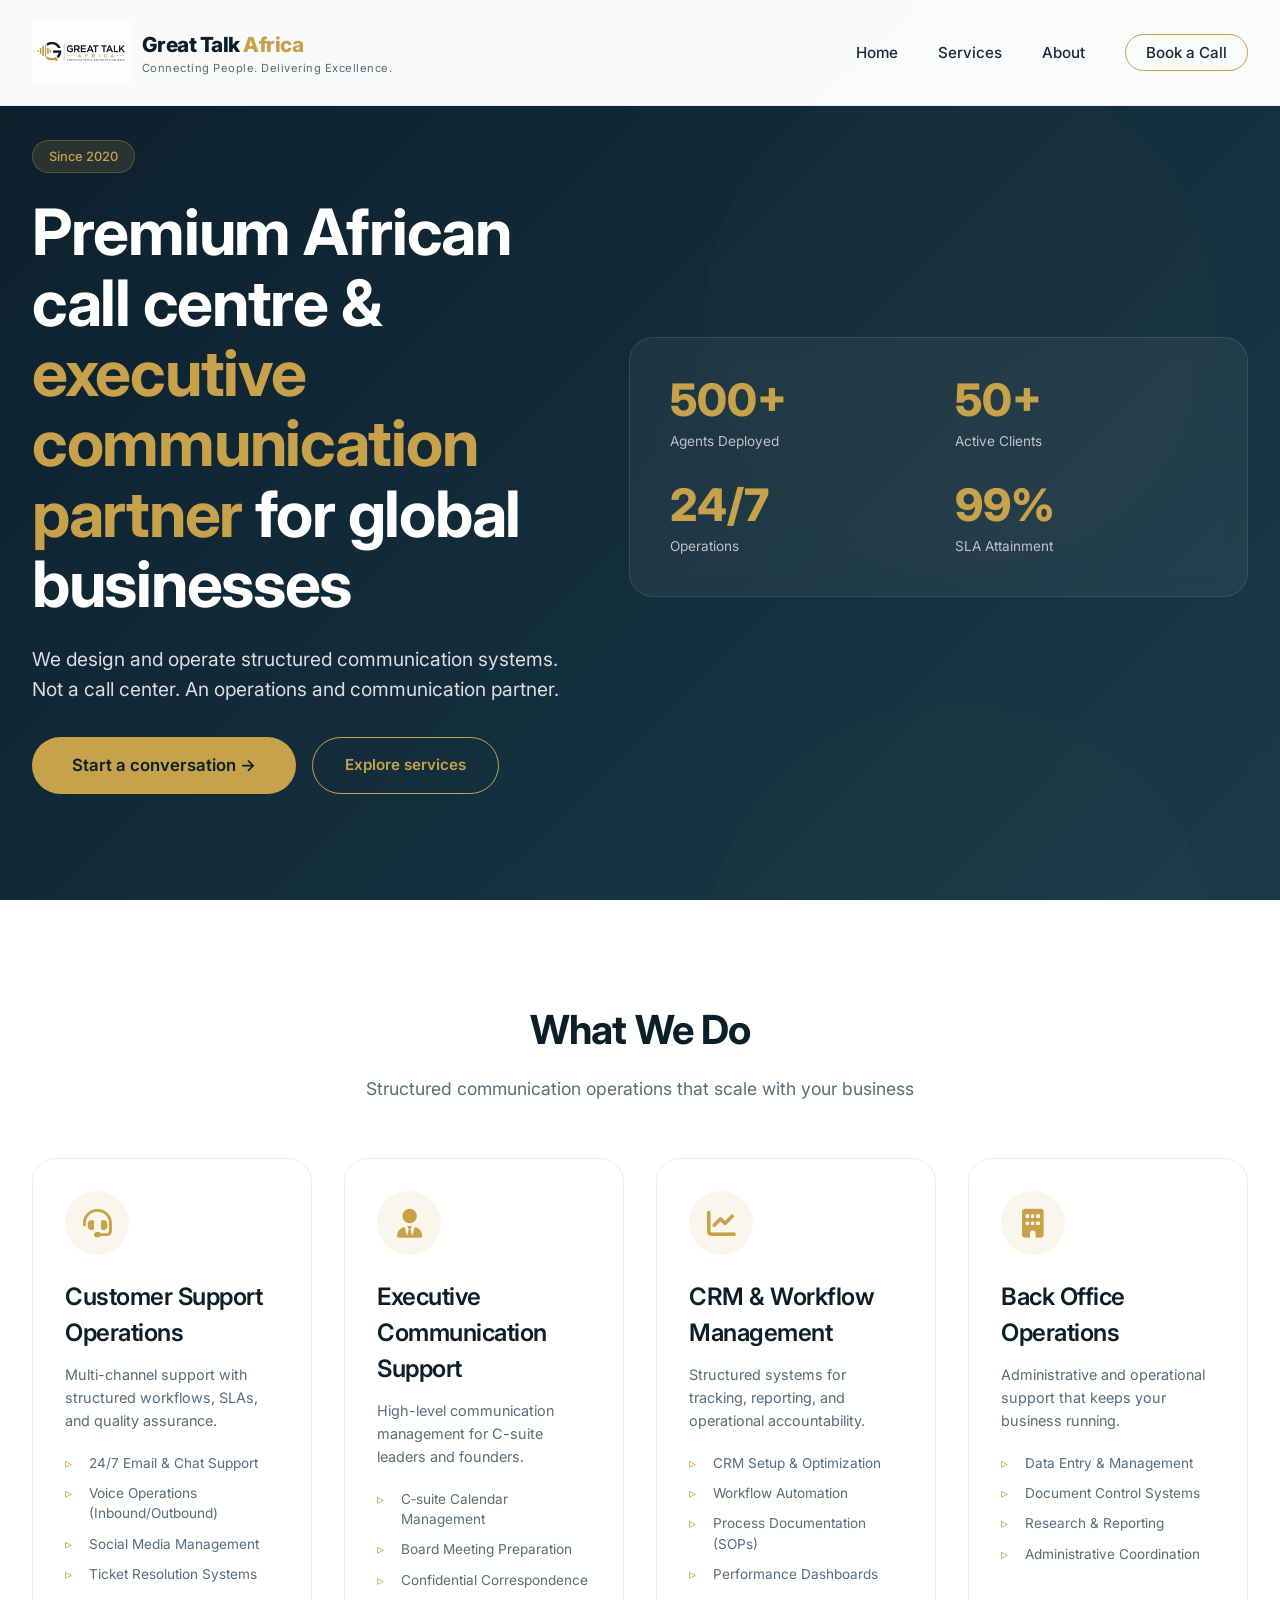
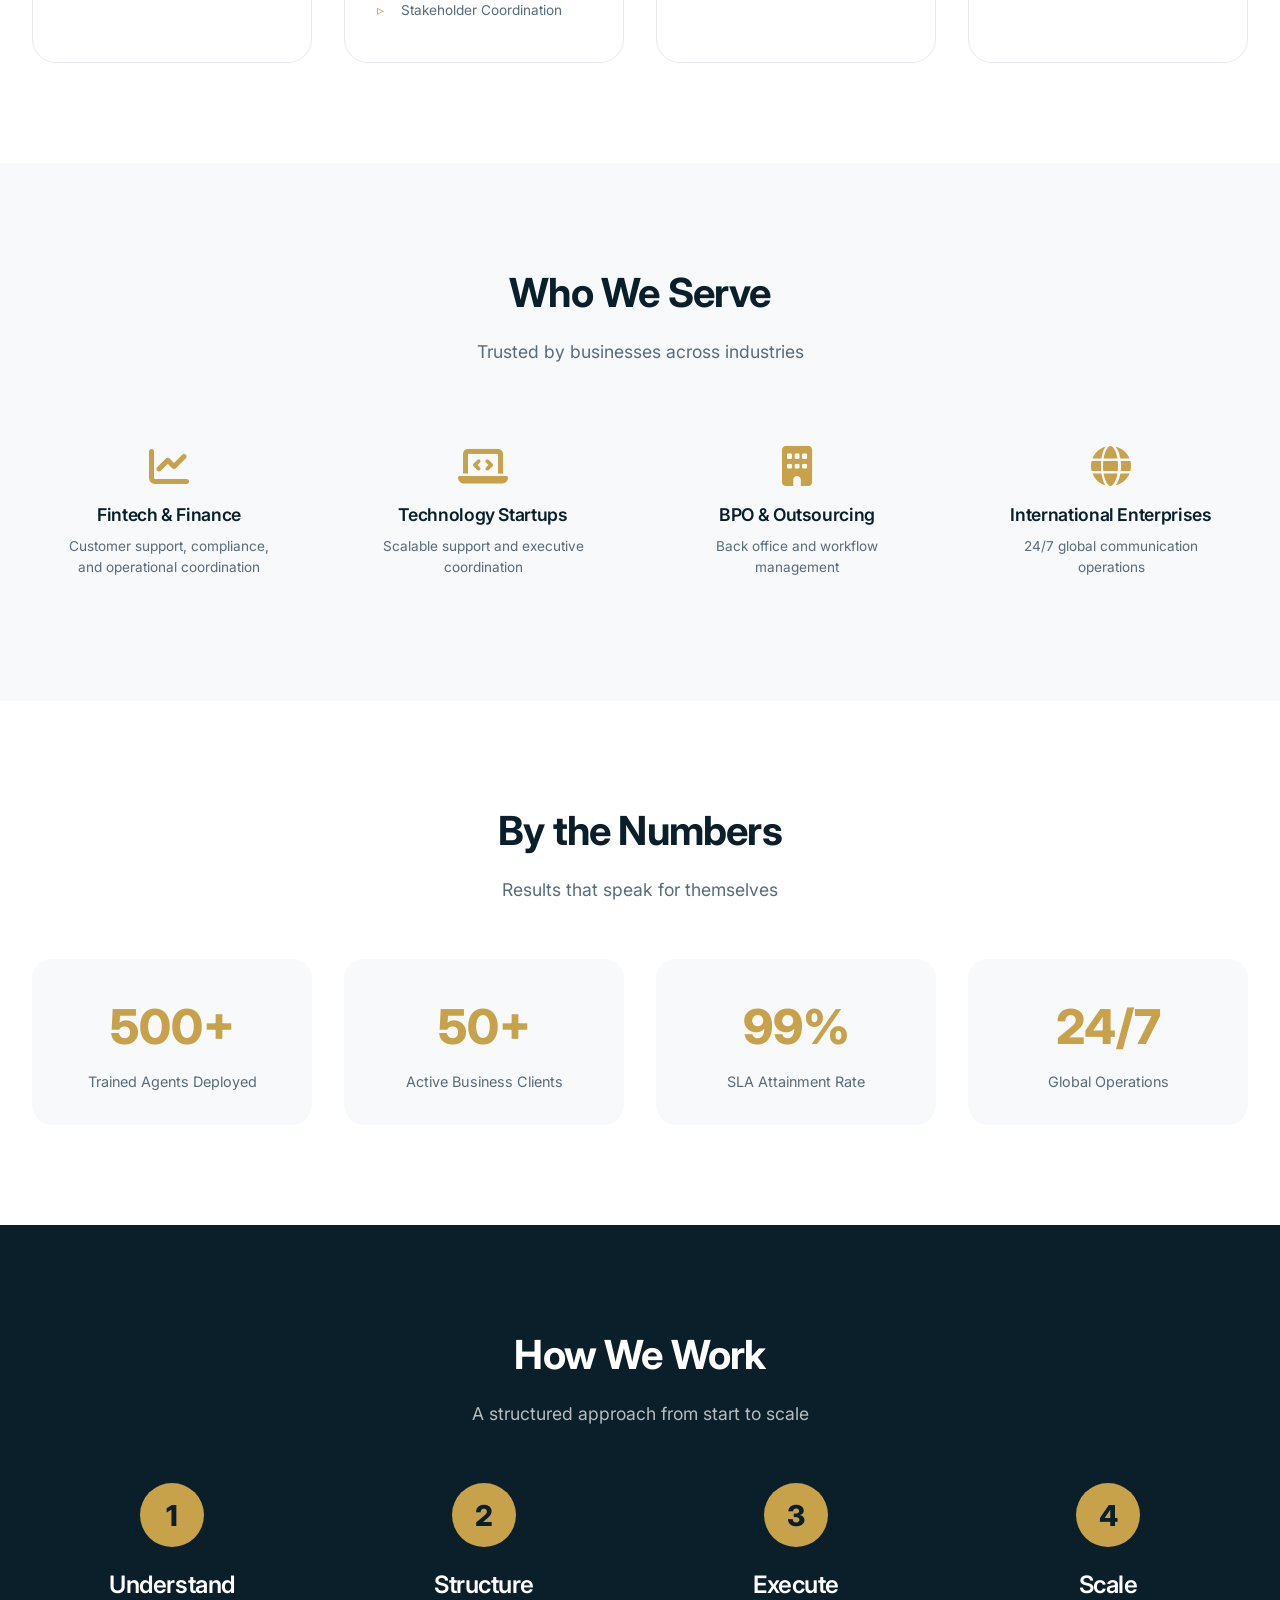
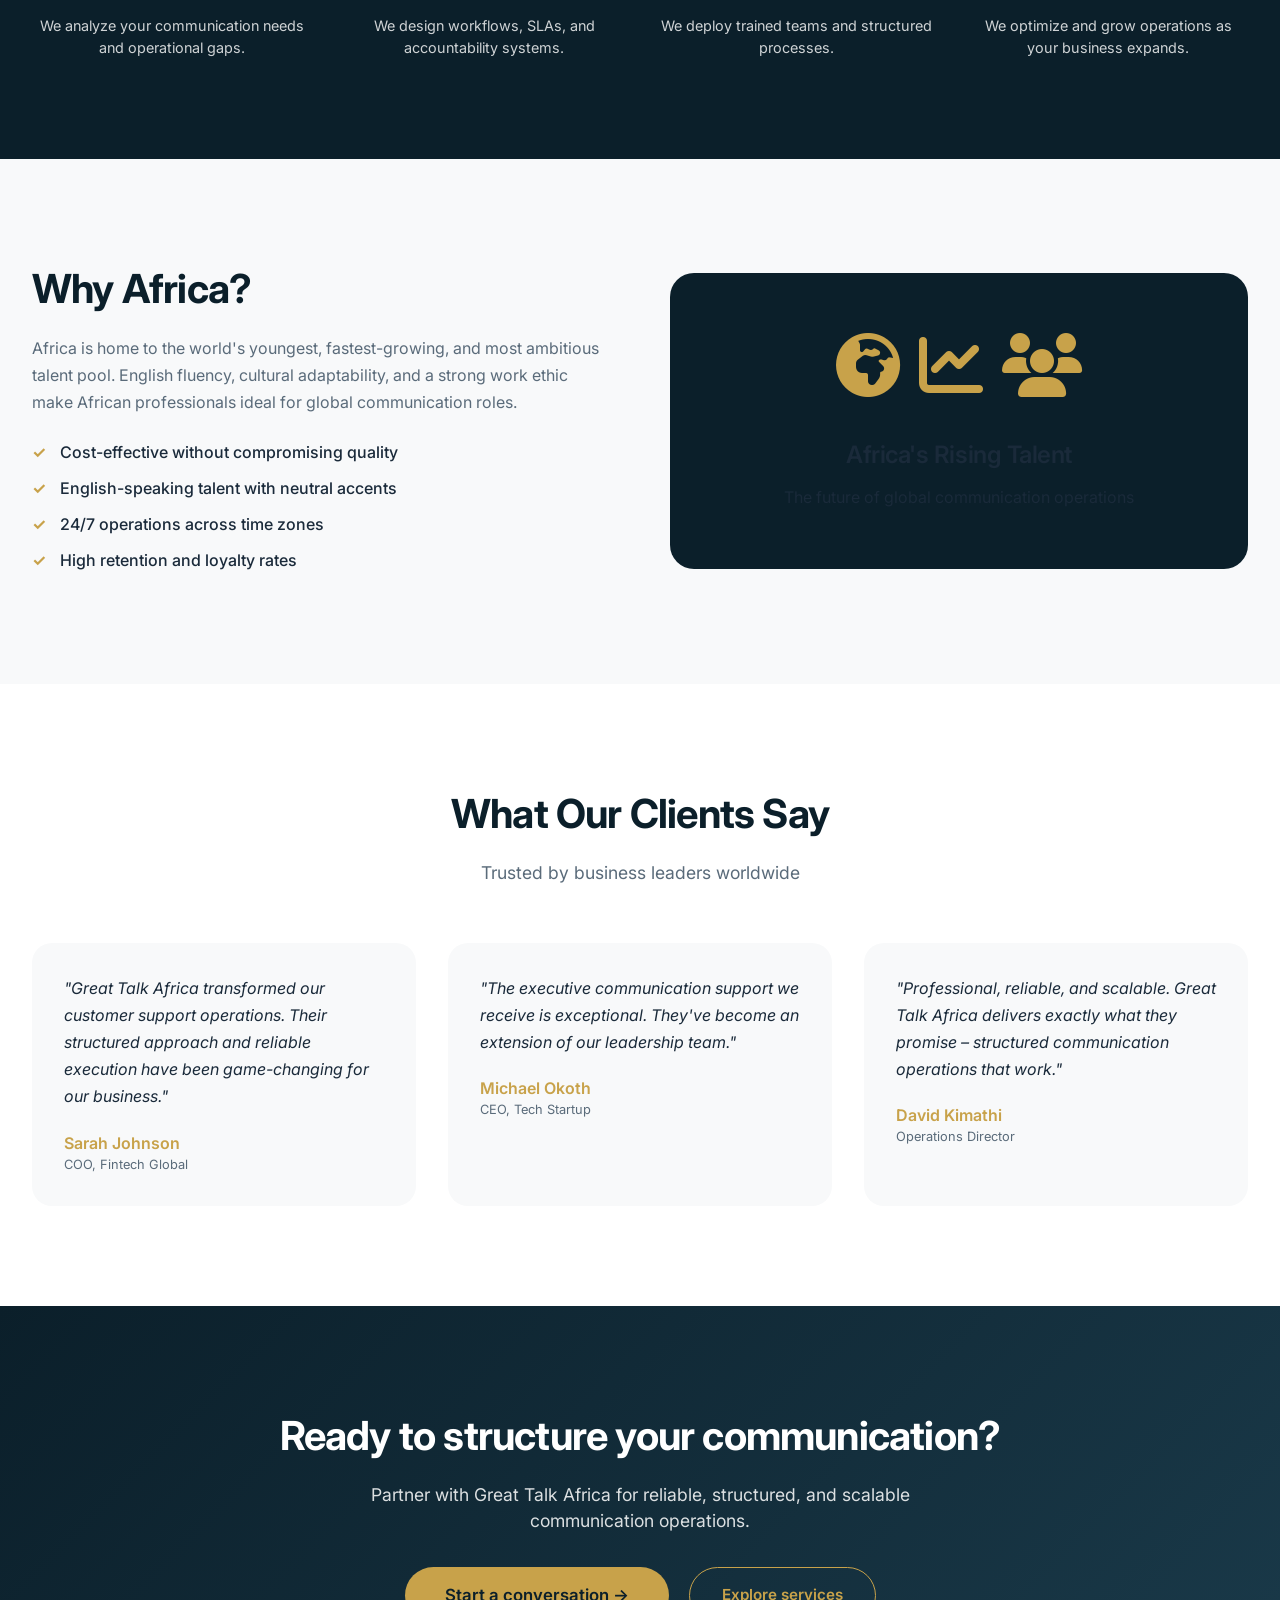
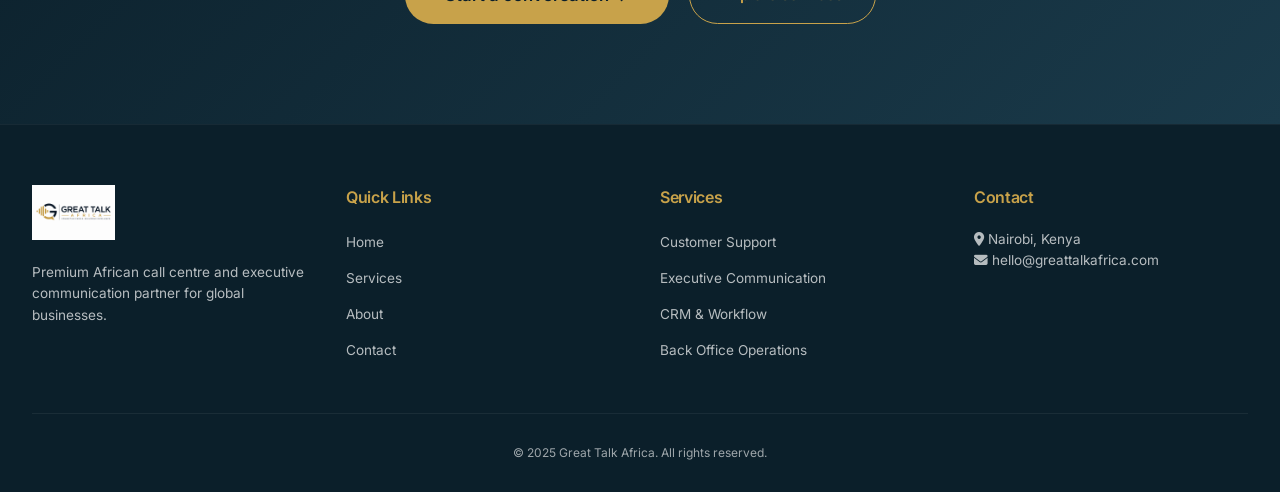
==== index.html @ 10803ee8 "Update index.html" ====
<!DOCTYPE html>
<html lang="en">
<head>
    <meta charset="UTF-8">
    <meta name="viewport" content="width=device-width, initial-scale=1.0">
    
    <!-- PRIMARY SEO TITLE -->
    <title>Great Talk Africa | Premium Call Centre & Executive Communication Partner</title>
    
    <!-- META DESCRIPTION -->
    <meta name="description" content="Premium African call centre and executive communication partner for global businesses. Customer support, executive assistant, CRM workflow, and back office operations. Based in Nairobi, serving worldwide.">
    
    <!-- KEYWORDS -->
    <meta name="keywords" content="premium call centre Africa, executive communication partner, customer support outsourcing, executive assistant services, BPO Kenya, structured communication operations, Great Talk Africa">
    
    <meta name="author" content="Great Talk Africa">
    <meta name="robots" content="index, follow, max-snippet:-1, max-image-preview:large, max-video-preview:-1">
    
    <!-- CANONICAL URL -->
    <link rel="canonical" href="https://greattalkafrica.com">
    
    <!-- OPEN GRAPH -->
    <meta property="og:title" content="Great Talk Africa | Premium Call Centre & Executive Communication Partner">
    <meta property="og:description" content="Premium African call centre and executive communication partner for global businesses. Structured communication operations that scale.">
    <meta property="og:url" content="https://greattalkafrica.com">
    <meta property="og:type" content="website">
    <meta property="og:image" content="https://greattalkafrica.com/GTA-logo.png">
    <meta property="og:site_name" content="Great Talk Africa">
    <meta property="og:locale" content="en_KE">
    
    <!-- TWITTER CARD -->
    <meta name="twitter:card" content="summary_large_image">
    <meta name="twitter:title" content="Great Talk Africa | Premium Call Centre & Executive Communication Partner">
    <meta name="twitter:description" content="Structured communication operations for global business. Premium. Reliable. Scalable.">
    <meta name="twitter:image" content="https://greattalkafrica.com/GTA-logo.png">
    
    <!-- GEO / LOCAL SEO -->
    <meta name="geo.placename" content="Nairobi, Kenya">
    <meta name="geo.region" content="KE-110">
    <meta name="geo.position" content="-1.2921;36.8219">
    
    <!-- FAVICON -->
    <link rel="icon" type="image/png" href="GTA-logo.png">
    <link rel="apple-touch-icon" href="GTA-logo.png">
    
    <!-- FONTS -->
    <link href="https://fonts.googleapis.com/css2?family=Inter:opsz,wght@14..32,300;14..32,400;14..32,500;14..32,600;14..32,700;14..32,800&display=swap" rel="stylesheet">
    <link rel="stylesheet" href="https://cdnjs.cloudflare.com/ajax/libs/font-awesome/6.4.0/css/all.min.css">
    
    <style>
        /* ================================================
           GREAT TALK AFRICA – PREMIUM EXECUTIVE STYLES
           Version 2.0 – Structured. Premium. Conversion-Focused.
           ================================================ */
        
        * {
            margin: 0;
            padding: 0;
            box-sizing: border-box;
        }

        :root {
            --navy: #0B1F2A;
            --navy-light: #1A3A4A;
            --gold: #C8A24A;
            --gold-dark: #A8863A;
            --gold-light: #D4B06A;
            --white: #FFFFFF;
            --light-grey: #F8F9FA;
            --mid-grey: #E9ECEF;
            --dark-grey: #2E2E2E;
            --text-dark: #1A2A3A;
            --text-light: #5A6B7A;
            --shadow-sm: 0 2px 8px rgba(0, 0, 0, 0.04);
            --shadow-md: 0 4px 20px rgba(0, 0, 0, 0.08);
            --shadow-lg: 0 8px 30px rgba(0, 0, 0, 0.12);
            --transition: all 0.3s cubic-bezier(0.2, 0.9, 0.4, 1.1);
        }

        body {
            font-family: 'Inter', -apple-system, BlinkMacSystemFont, sans-serif;
            background: var(--white);
            color: var(--text-dark);
            line-height: 1.5;
            overflow-x: hidden;
        }

        .container {
            max-width: 1280px;
            margin: 0 auto;
            padding: 0 32px;
        }

        /* Typography - Premium Hierarchy */
        h1, h2, h3, h4 {
            font-weight: 600;
            letter-spacing: -0.02em;
        }

        h1 {
            font-size: 4rem;
            font-weight: 700;
            line-height: 1.1;
            margin-bottom: 24px;
        }

        h2 {
            font-size: 2.5rem;
            font-weight: 700;
            margin-bottom: 16px;
        }

        h3 {
            font-size: 1.5rem;
            font-weight: 600;
            margin-bottom: 12px;
        }

        h4 {
            font-size: 1.1rem;
            font-weight: 600;
            margin-bottom: 8px;
        }

        .section-header {
            text-align: center;
            margin-bottom: 56px;
        }

        .section-header h2 {
            color: var(--navy);
        }

        .section-header p {
            color: var(--text-light);
            max-width: 600px;
            margin: 0 auto;
            font-size: 1.1rem;
        }

        /* Header & Navigation */
        header {
            background: var(--white);
            position: fixed;
            width: 100%;
            top: 0;
            z-index: 1000;
            border-bottom: 1px solid rgba(0, 0, 0, 0.05);
            backdrop-filter: blur(10px);
            background: rgba(255, 255, 255, 0.98);
            transition: var(--transition);
        }

        .navbar {
            display: flex;
            justify-content: space-between;
            align-items: center;
            padding: 20px 0;
        }

        .logo {
            display: flex;
            align-items: center;
            gap: 12px;
            text-decoration: none;
        }

        .logo-img {
            height: 65px;
            width: auto;
        }

        .logo-text-group {
            display: flex;
            flex-direction: column;
        }

        .logo-name {
            font-size: 1.3rem;
            font-weight: 800;
            color: var(--navy);
            letter-spacing: -0.5px;
        }

        .logo-accent {
            color: var(--gold);
        }

        .logo-tagline {
            font-size: 0.7rem;
            color: var(--text-light);
            letter-spacing: 0.5px;
        }

        .nav-links {
            display: flex;
            list-style: none;
            gap: 40px;
        }

        .nav-links a {
            text-decoration: none;
            color: var(--text-dark);
            font-weight: 500;
            font-size: 0.95rem;
            transition: var(--transition);
        }

        .nav-links a:hover {
            color: var(--gold);
        }

        .btn-outline-nav {
            background: transparent;
            border: 1.5px solid var(--gold);
            color: var(--gold);
            padding: 8px 20px;
            border-radius: 40px;
        }

        .btn-outline-nav:hover {
            background: var(--gold);
            color: var(--white);
        }

        .mobile-menu {
            display: none;
            font-size: 1.5rem;
            cursor: pointer;
            background: none;
            border: none;
        }

        /* Buttons */
        .btn {
            display: inline-flex;
            align-items: center;
            gap: 10px;
            padding: 14px 32px;
            border-radius: 50px;
            text-decoration: none;
            font-weight: 600;
            font-size: 0.95rem;
            transition: var(--transition);
            cursor: pointer;
            border: none;
        }

        .btn-primary {
            background: var(--gold);
            color: var(--navy);
        }

        .btn-primary:hover {
            background: var(--gold-dark);
            transform: translateY(-3px);
            box-shadow: 0 8px 20px rgba(200, 162, 74, 0.3);
        }

        .btn-outline {
            background: transparent;
            border: 1.5px solid var(--gold);
            color: var(--gold);
        }

        .btn-outline:hover {
            background: var(--gold);
            color: var(--white);
            transform: translateY(-3px);
        }

        .btn-large {
            padding: 16px 40px;
            font-size: 1.05rem;
        }

        /* Hero Section - Premium */
        .hero {
            min-height: 100vh;
            padding-top: 140px;
            padding-bottom: 100px;
            background: linear-gradient(135deg, var(--navy) 0%, var(--navy-light) 100%);
            position: relative;
            overflow: hidden;
        }

        .hero::before {
            content: '';
            position: absolute;
            top: 0;
            right: 0;
            width: 50%;
            height: 100%;
            background: url('data:image/svg+xml,<svg xmlns="http://www.w3.org/2000/svg" viewBox="0 0 100 100"><circle cx="50" cy="50" r="40" fill="rgba(200,162,74,0.03)"/></svg>') repeat;
            opacity: 0.5;
        }

        .hero-grid {
            display: flex;
            justify-content: space-between;
            align-items: center;
            flex-wrap: wrap;
            gap: 60px;
            position: relative;
            z-index: 2;
        }

        .hero-content {
            flex: 1;
            max-width: 600px;
        }

        .hero-badge {
            display: inline-block;
            background: rgba(200, 162, 74, 0.15);
            padding: 6px 16px;
            border-radius: 30px;
            font-size: 0.8rem;
            font-weight: 500;
            color: var(--gold);
            margin-bottom: 24px;
            border: 1px solid rgba(200, 162, 74, 0.3);
        }

        .hero h1 {
            color: var(--white);
        }

        .hero h1 span {
            color: var(--gold);
        }

        .hero-subtitle {
            color: rgba(255, 255, 255, 0.85);
            font-size: 1.2rem;
            margin-bottom: 32px;
            line-height: 1.6;
        }

        .hero-buttons {
            display: flex;
            gap: 16px;
            flex-wrap: wrap;
        }

        .hero-stats {
            flex: 1;
            display: grid;
            grid-template-columns: repeat(2, 1fr);
            gap: 32px;
            background: rgba(255, 255, 255, 0.05);
            backdrop-filter: blur(10px);
            padding: 40px;
            border-radius: 24px;
            border: 1px solid rgba(255, 255, 255, 0.1);
        }

        .stat-number {
            font-size: 2.8rem;
            font-weight: 800;
            color: var(--gold);
            line-height: 1;
        }

        .stat-label {
            font-size: 0.85rem;
            color: rgba(255, 255, 255, 0.7);
            margin-top: 8px;
        }

        /* Services Section */
        .services {
            padding: 100px 0;
            background: var(--white);
        }

        .services-grid {
            display: grid;
            grid-template-columns: repeat(auto-fit, minmax(280px, 1fr));
            gap: 32px;
        }

        .service-card {
            background: var(--white);
            border: 1px solid var(--mid-grey);
            border-radius: 24px;
            padding: 32px;
            transition: var(--transition);
        }

        .service-card:hover {
            transform: translateY(-8px);
            border-color: var(--gold-light);
            box-shadow: var(--shadow-lg);
        }

        .service-icon {
            width: 64px;
            height: 64px;
            background: rgba(200, 162, 74, 0.1);
            border-radius: 50%;
            display: flex;
            align-items: center;
            justify-content: center;
            margin-bottom: 24px;
        }

        .service-icon i {
            font-size: 1.8rem;
            color: var(--gold);
        }

        .service-card h3 {
            margin-bottom: 12px;
            color: var(--navy);
        }

        .service-card p {
            color: var(--text-light);
            font-size: 0.9rem;
            margin-bottom: 20px;
            line-height: 1.6;
        }

        .service-features {
            list-style: none;
        }

        .service-features li {
            margin-bottom: 10px;
            padding-left: 24px;
            position: relative;
            font-size: 0.85rem;
            color: var(--text-light);
        }

        .service-features li:before {
            content: "▹";
            position: absolute;
            left: 0;
            color: var(--gold);
        }

        /* Who We Serve Section - NEW */
        .who-we-serve {
            padding: 100px 0;
            background: var(--light-grey);
        }

        .clients-grid {
            display: grid;
            grid-template-columns: repeat(auto-fit, minmax(200px, 1fr));
            gap: 40px;
            text-align: center;
        }

        .client-category {
            padding: 24px;
        }

        .client-category i {
            font-size: 2.5rem;
            color: var(--gold);
            margin-bottom: 16px;
        }

        .client-category h4 {
            color: var(--navy);
            margin-bottom: 8px;
        }

        .client-category p {
            color: var(--text-light);
            font-size: 0.85rem;
        }

        /* Results Section - NEW */
        .results {
            padding: 100px 0;
            background: var(--white);
        }

        .results-grid {
            display: grid;
            grid-template-columns: repeat(4, 1fr);
            gap: 32px;
            text-align: center;
        }

        .result-card {
            padding: 32px;
            background: var(--light-grey);
            border-radius: 20px;
            transition: var(--transition);
        }

        .result-card:hover {
            transform: translateY(-5px);
            box-shadow: var(--shadow-md);
        }

        .result-number {
            font-size: 3rem;
            font-weight: 800;
            color: var(--gold);
        }

        .result-label {
            font-size: 0.9rem;
            color: var(--text-light);
            margin-top: 8px;
        }

        /* Process Section */
        .process {
            padding: 100px 0;
            background: var(--navy);
            color: var(--white);
        }

        .process .section-header h2 {
            color: var(--white);
        }

        .process .section-header p {
            color: rgba(255, 255, 255, 0.7);
        }

        .process-grid {
            display: grid;
            grid-template-columns: repeat(4, 1fr);
            gap: 32px;
            margin-top: 40px;
        }

        .process-step {
            text-align: center;
        }

        .step-number {
            width: 64px;
            height: 64px;
            background: var(--gold);
            color: var(--navy);
            border-radius: 50%;
            display: flex;
            align-items: center;
            justify-content: center;
            font-size: 1.8rem;
            font-weight: 800;
            margin: 0 auto 20px;
        }

        .process-step h3 {
            margin-bottom: 12px;
        }

        .process-step p {
            opacity: 0.8;
            font-size: 0.9rem;
        }

        /* Why Africa Section - NEW */
        .why-africa {
            padding: 100px 0;
            background: var(--light-grey);
        }

        .why-africa-grid {
            display: grid;
            grid-template-columns: 1fr 1fr;
            gap: 60px;
            align-items: center;
        }

        .why-africa-content h2 {
            color: var(--navy);
        }

        .why-africa-content p {
            color: var(--text-light);
            margin-bottom: 24px;
            line-height: 1.7;
        }

        .why-africa-features {
            list-style: none;
        }

        .why-africa-features li {
            margin-bottom: 12px;
            padding-left: 28px;
            position: relative;
            font-weight: 500;
        }

        .why-africa-features li:before {
            content: "✓";
            position: absolute;
            left: 0;
            color: var(--gold);
            font-weight: 700;
        }

        .why-africa-image {
            background: var(--navy);
            border-radius: 24px;
            padding: 60px;
            text-align: center;
        }

        .why-africa-image i {
            font-size: 4rem;
            color: var(--gold);
            margin-bottom: 20px;
        }

        /* Testimonials Section - NEW */
        .testimonials {
            padding: 100px 0;
            background: var(--white);
        }

        .testimonials-grid {
            display: grid;
            grid-template-columns: repeat(auto-fit, minmax(320px, 1fr));
            gap: 32px;
        }

        .testimonial-card {
            background: var(--light-grey);
            border-radius: 20px;
            padding: 32px;
            transition: var(--transition);
        }

        .testimonial-card:hover {
            transform: translateY(-5px);
            box-shadow: var(--shadow-md);
        }

        .testimonial-text {
            font-style: italic;
            color: var(--text-dark);
            margin-bottom: 20px;
            line-height: 1.7;
        }

        .testimonial-author {
            font-weight: 600;
            color: var(--gold);
        }

        .testimonial-title {
            font-size: 0.8rem;
            color: var(--text-light);
        }

        /* CTA Section */
        .cta {
            padding: 100px 0;
            background: linear-gradient(135deg, var(--navy) 0%, var(--navy-light) 100%);
            text-align: center;
            color: var(--white);
        }

        .cta h2 {
            font-size: 2.5rem;
            margin-bottom: 16px;
        }

        .cta p {
            max-width: 600px;
            margin: 0 auto 32px;
            opacity: 0.85;
            font-size: 1.1rem;
        }

        .cta-buttons {
            display: flex;
            gap: 20px;
            justify-content: center;
            flex-wrap: wrap;
        }

        /* Footer */
        footer {
            background: var(--navy);
            color: var(--white);
            padding: 60px 0 30px;
            border-top: 1px solid rgba(255, 255, 255, 0.05);
        }

        .footer-grid {
            display: grid;
            grid-template-columns: repeat(auto-fit, minmax(220px, 1fr));
            gap: 40px;
            margin-bottom: 40px;
        }

        .footer-logo {
            height: 55px;
            width: auto;
            margin-bottom: 16px;
        }

        .footer-col p {
            opacity: 0.7;
            font-size: 0.85rem;
            line-height: 1.6;
        }

        .footer-col h4 {
            color: var(--gold);
            font-size: 1rem;
            margin-bottom: 20px;
        }

        .footer-links {
            list-style: none;
        }

        .footer-links li {
            margin-bottom: 12px;
        }

        .footer-links a {
            color: rgba(255, 255, 255, 0.7);
            text-decoration: none;
            font-size: 0.85rem;
            transition: var(--transition);
        }

        .footer-links a:hover {
            color: var(--gold);
        }

        .copyright {
            text-align: center;
            padding-top: 30px;
            border-top: 1px solid rgba(255, 255, 255, 0.1);
            font-size: 0.75rem;
            opacity: 0.6;
        }

        /* Back to Top */
        .back-to-top {
            position: fixed;
            bottom: 30px;
            right: 30px;
            background: var(--gold);
            color: var(--navy);
            width: 46px;
            height: 46px;
            border-radius: 50%;
            display: flex;
            align-items: center;
            justify-content: center;
            text-decoration: none;
            opacity: 0;
            visibility: hidden;
            transition: var(--transition);
            z-index: 99;
            box-shadow: var(--shadow-md);
        }

        .back-to-top.visible {
            opacity: 1;
            visibility: visible;
        }

        .back-to-top:hover {
            background: var(--gold-dark);
            transform: translateY(-3px);
        }

        /* Animations */
        .fade-up {
            opacity: 0;
            transform: translateY(30px);
            transition: all 0.6s ease-out;
        }

        .fade-up.visible {
            opacity: 1;
            transform: translateY(0);
        }

        /* Responsive */
        @media (max-width: 1024px) {
            h1 { font-size: 3rem; }
            h2 { font-size: 2rem; }
            .hero-grid { flex-direction: column; text-align: center; }
            .hero-content { max-width: 100%; }
            .hero-buttons { justify-content: center; }
            .results-grid { grid-template-columns: repeat(2, 1fr); }
            .process-grid { grid-template-columns: repeat(2, 1fr); }
            .why-africa-grid { grid-template-columns: 1fr; text-align: center; }
        }

        @media (max-width: 768px) {
            .container { padding: 0 20px; }
            h1 { font-size: 2.2rem; }
            .navbar { flex-direction: column; align-items: flex-start; }
            .nav-links {
                display: none;
                flex-direction: column;
                width: 100%;
                margin-top: 20px;
                gap: 16px;
            }
            .nav-links.active { display: flex; }
            .mobile-menu { display: block; position: absolute; top: 28px; right: 20px; }
            .results-grid { grid-template-columns: 1fr; }
            .process-grid { grid-template-columns: 1fr; }
            .hero-stats { grid-template-columns: repeat(2, 1fr); }
            .services-grid { grid-template-columns: 1fr; }
        }

        @media (max-width: 480px) {
            .hero-stats { grid-template-columns: 1fr; }
            .btn { width: 100%; justify-content: center; }
            .hero-buttons { flex-direction: column; }
            .cta-buttons { flex-direction: column; align-items: center; }
        }
    </style>
</head>
<body>
    <header>
        <div class="container">
            <nav class="navbar">
                <a href="index.html" class="logo">
                    <img src="GTA-logo.png" alt="Great Talk Africa Logo" class="logo-img">
                    <div class="logo-text-group">
                        <span class="logo-name">Great Talk <span class="logo-accent">Africa</span></span>
                        <span class="logo-tagline">Connecting People. Delivering Excellence.</span>
                    </div>
                </a>
                <ul class="nav-links">
                    <li><a href="index.html">Home</a></li>
                    <li><a href="services.html">Services</a></li>
                    <li><a href="about.html">About</a></li>
                    <li><a href="contact.html" class="btn-outline-nav">Book a Call</a></li>
                </ul>
                <button class="mobile-menu"><i class="fas fa-bars"></i></button>
            </nav>
        </div>
    </header>

    <main>
        <!-- Hero Section -->
        <section class="hero">
            <div class="container">
                <div class="hero-grid">
                    <div class="hero-content">
                        <div class="hero-badge">Since 2020</div>
                        <h1>Premium African call centre & <span>executive communication partner</span> for global businesses</h1>
                        <p class="hero-subtitle">We design and operate structured communication systems. Not a call center. An operations and communication partner.</p>
                        <div class="hero-buttons">
                            <a href="contact.html" class="btn btn-primary btn-large">Start a conversation →</a>
                            <a href="services.html" class="btn btn-outline">Explore services</a>
                        </div>
                    </div>
                    <div class="hero-stats">
                        <div class="stat-item">
                            <div class="stat-number">500+</div>
                            <div class="stat-label">Agents Deployed</div>
                        </div>
                        <div class="stat-item">
                            <div class="stat-number">50+</div>
                            <div class="stat-label">Active Clients</div>
                        </div>
                        <div class="stat-item">
                            <div class="stat-number">24/7</div>
                            <div class="stat-label">Operations</div>
                        </div>
                        <div class="stat-item">
                            <div class="stat-number">99%</div>
                            <div class="stat-label">SLA Attainment</div>
                        </div>
                    </div>
                </div>
            </div>
        </section>

        <!-- Services Section -->
        <section class="services">
            <div class="container">
                <div class="section-header fade-up">
                    <h2>What We Do</h2>
                    <p>Structured communication operations that scale with your business</p>
                </div>
                <div class="services-grid">
                    <div class="service-card fade-up">
                        <div class="service-icon"><i class="fas fa-headset"></i></div>
                        <h3>Customer Support Operations</h3>
                        <p>Multi-channel support with structured workflows, SLAs, and quality assurance.</p>
                        <ul class="service-features">
                            <li>24/7 Email & Chat Support</li>
                            <li>Voice Operations (Inbound/Outbound)</li>
                            <li>Social Media Management</li>
                            <li>Ticket Resolution Systems</li>
                        </ul>
                    </div>
                    <div class="service-card fade-up">
                        <div class="service-icon"><i class="fas fa-user-tie"></i></div>
                        <h3>Executive Communication Support</h3>
                        <p>High-level communication management for C-suite leaders and founders.</p>
                        <ul class="service-features">
                            <li>C‑suite Calendar Management</li>
                            <li>Board Meeting Preparation</li>
                            <li>Confidential Correspondence</li>
                            <li>Stakeholder Coordination</li>
                        </ul>
                    </div>
                    <div class="service-card fade-up">
                        <div class="service-icon"><i class="fas fa-chart-line"></i></div>
                        <h3>CRM & Workflow Management</h3>
                        <p>Structured systems for tracking, reporting, and operational accountability.</p>
                        <ul class="service-features">
                            <li>CRM Setup & Optimization</li>
                            <li>Workflow Automation</li>
                            <li>Process Documentation (SOPs)</li>
                            <li>Performance Dashboards</li>
                        </ul>
                    </div>
                    <div class="service-card fade-up">
                        <div class="service-icon"><i class="fas fa-building"></i></div>
                        <h3>Back Office Operations</h3>
                        <p>Administrative and operational support that keeps your business running.</p>
                        <ul class="service-features">
                            <li>Data Entry & Management</li>
                            <li>Document Control Systems</li>
                            <li>Research & Reporting</li>
                            <li>Administrative Coordination</li>
                        </ul>
                    </div>
                </div>
            </div>
        </section>

        <!-- Who We Serve Section -->
        <section class="who-we-serve">
            <div class="container">
                <div class="section-header fade-up">
                    <h2>Who We Serve</h2>
                    <p>Trusted by businesses across industries</p>
                </div>
                <div class="clients-grid">
                    <div class="client-category fade-up">
                        <i class="fas fa-chart-line"></i>
                        <h4>Fintech & Finance</h4>
                        <p>Customer support, compliance, and operational coordination</p>
                    </div>
                    <div class="client-category fade-up">
                        <i class="fas fa-laptop-code"></i>
                        <h4>Technology Startups</h4>
                        <p>Scalable support and executive coordination</p>
                    </div>
                    <div class="client-category fade-up">
                        <i class="fas fa-building"></i>
                        <h4>BPO & Outsourcing</h4>
                        <p>Back office and workflow management</p>
                    </div>
                    <div class="client-category fade-up">
                        <i class="fas fa-globe"></i>
                        <h4>International Enterprises</h4>
                        <p>24/7 global communication operations</p>
                    </div>
                </div>
            </div>
        </section>

        <!-- Results Section -->
        <section class="results">
            <div class="container">
                <div class="section-header fade-up">
                    <h2>By the Numbers</h2>
                    <p>Results that speak for themselves</p>
                </div>
                <div class="results-grid">
                    <div class="result-card fade-up">
                        <div class="result-number">500+</div>
                        <div class="result-label">Trained Agents Deployed</div>
                    </div>
                    <div class="result-card fade-up">
                        <div class="result-number">50+</div>
                        <div class="result-label">Active Business Clients</div>
                    </div>
                    <div class="result-card fade-up">
                        <div class="result-number">99%</div>
                        <div class="result-label">SLA Attainment Rate</div>
                    </div>
                    <div class="result-card fade-up">
                        <div class="result-number">24/7</div>
                        <div class="result-label">Global Operations</div>
                    </div>
                </div>
            </div>
        </section>

        <!-- Process Section -->
        <section class="process">
            <div class="container">
                <div class="section-header fade-up">
                    <h2>How We Work</h2>
                    <p>A structured approach from start to scale</p>
                </div>
                <div class="process-grid">
                    <div class="process-step fade-up">
                        <div class="step-number">1</div>
                        <h3>Understand</h3>
                        <p>We analyze your communication needs and operational gaps.</p>
                    </div>
                    <div class="process-step fade-up">
                        <div class="step-number">2</div>
                        <h3>Structure</h3>
                        <p>We design workflows, SLAs, and accountability systems.</p>
                    </div>
                    <div class="process-step fade-up">
                        <div class="step-number">3</div>
                        <h3>Execute</h3>
                        <p>We deploy trained teams and structured processes.</p>
                    </div>
                    <div class="process-step fade-up">
                        <div class="step-number">4</div>
                        <h3>Scale</h3>
                        <p>We optimize and grow operations as your business expands.</p>
                    </div>
                </div>
            </div>
        </section>

        <!-- Why Africa Section -->
        <section class="why-africa">
            <div class="container">
                <div class="why-africa-grid">
                    <div class="why-africa-content fade-up">
                        <h2>Why Africa?</h2>
                        <p>Africa is home to the world's youngest, fastest-growing, and most ambitious talent pool. English fluency, cultural adaptability, and a strong work ethic make African professionals ideal for global communication roles.</p>
                        <ul class="why-africa-features">
                            <li>Cost-effective without compromising quality</li>
                            <li>English-speaking talent with neutral accents</li>
                            <li>24/7 operations across time zones</li>
                            <li>High retention and loyalty rates</li>
                        </ul>
                    </div>
                    <div class="why-africa-image fade-up">
                        <i class="fas fa-globe-africa"></i>
                        <i class="fas fa-chart-line" style="margin: 0 15px;"></i>
                        <i class="fas fa-users"></i>
                        <h3 style="margin-top: 20px;">Africa's Rising Talent</h3>
                        <p style="margin-top: 10px;">The future of global communication operations</p>
                    </div>
                </div>
            </div>
        </section>

        <!-- Testimonials Section -->
        <section class="testimonials">
            <div class="container">
                <div class="section-header fade-up">
                    <h2>What Our Clients Say</h2>
                    <p>Trusted by business leaders worldwide</p>
                </div>
                <div class="testimonials-grid">
                    <div class="testimonial-card fade-up">
                        <p class="testimonial-text">"Great Talk Africa transformed our customer support operations. Their structured approach and reliable execution have been game-changing for our business."</p>
                        <div class="testimonial-author">Sarah Johnson</div>
                        <div class="testimonial-title">COO, Fintech Global</div>
                    </div>
                    <div class="testimonial-card fade-up">
                        <p class="testimonial-text">"The executive communication support we receive is exceptional. They've become an extension of our leadership team."</p>
                        <div class="testimonial-author">Michael Okoth</div>
                        <div class="testimonial-title">CEO, Tech Startup</div>
                    </div>
                    <div class="testimonial-card fade-up">
                        <p class="testimonial-text">"Professional, reliable, and scalable. Great Talk Africa delivers exactly what they promise – structured communication operations that work."</p>
                        <div class="testimonial-author">David Kimathi</div>
                        <div class="testimonial-title">Operations Director</div>
                    </div>
                </div>
            </div>
        </section>

        <!-- CTA Section -->
        <section class="cta">
            <div class="container">
                <h2>Ready to structure your communication?</h2>
                <p>Partner with Great Talk Africa for reliable, structured, and scalable communication operations.</p>
                <div class="cta-buttons">
                    <a href="contact.html" class="btn btn-primary btn-large">Start a conversation →</a>
                    <a href="services.html" class="btn btn-outline">Explore services</a>
                </div>
            </div>
        </section>
    </main>

    <footer>
        <div class="container">
            <div class="footer-grid">
                <div class="footer-col">
                    <img src="GTA-logo.png" alt="Great Talk Africa" class="footer-logo">
                    <p>Premium African call centre and executive communication partner for global businesses.</p>
                </div>
                <div class="footer-col">
                    <h4>Quick Links</h4>
                    <ul class="footer-links">
                        <li><a href="index.html">Home</a></li>
                        <li><a href="services.html">Services</a></li>
                        <li><a href="about.html">About</a></li>
                        <li><a href="contact.html">Contact</a></li>
                    </ul>
                </div>
                <div class="footer-col">
                    <h4>Services</h4>
                    <ul class="footer-links">
                        <li><a href="services.html">Customer Support</a></li>
                        <li><a href="services.html">Executive Communication</a></li>
                        <li><a href="services.html">CRM & Workflow</a></li>
                        <li><a href="services.html">Back Office Operations</a></li>
                    </ul>
                </div>
                <div class="footer-col">
                    <h4>Contact</h4>
                    <p><i class="fas fa-map-marker-alt"></i> Nairobi, Kenya</p>
                    <p><i class="fas fa-envelope"></i> hello@greattalkafrica.com</p>
                </div>
            </div>
            <div class="copyright">
                <p>&copy; 2025 Great Talk Africa. All rights reserved.</p>
            </div>
        </div>
    </footer>

    <a href="#" class="back-to-top"><i class="fas fa-chevron-up"></i></a>

    <script>
        document.addEventListener('DOMContentLoaded', function() {
            // Mobile menu toggle
            const mobileBtn = document.querySelector('.mobile-menu');
            const navLinks = document.querySelector('.nav-links');
            
            if (mobileBtn) {
                mobileBtn.addEventListener('click', function() {
                    navLinks.classList.toggle('active');
                    this.innerHTML = navLinks.classList.contains('active') ? '<i class="fas fa-times"></i>' : '<i class="fas fa-bars"></i>';
                });
            }

            document.querySelectorAll('.nav-links a').forEach(link => {
                link.addEventListener('click', () => {
                    navLinks.classList.remove('active');
                    if (mobileBtn) mobileBtn.innerHTML = '<i class="fas fa-bars"></i>';
                });
            });

            // Back to top button
            const backBtn = document.querySelector('.back-to-top');
            if (backBtn) {
                window.addEventListener('scroll', () => {
                    if (window.scrollY > 300) {
                        backBtn.classList.add('visible');
                    } else {
                        backBtn.classList.remove('visible');
                    }
                });
                backBtn.addEventListener('click', (e) => {
                    e.preventDefault();
                    window.scrollTo({ top: 0, behavior: 'smooth' });
                });
            }

            // Scroll reveal animation
            const fadeElements = document.querySelectorAll('.fade-up');
            const observer = new IntersectionObserver((entries) => {
                entries.forEach(entry => {
                    if (entry.isIntersecting) {
                        entry.target.classList.add('visible');
                    }
                });
            }, { threshold: 0.1 });
            fadeElements.forEach(el => observer.observe(el));
        });
    </script>
</body>
</html>
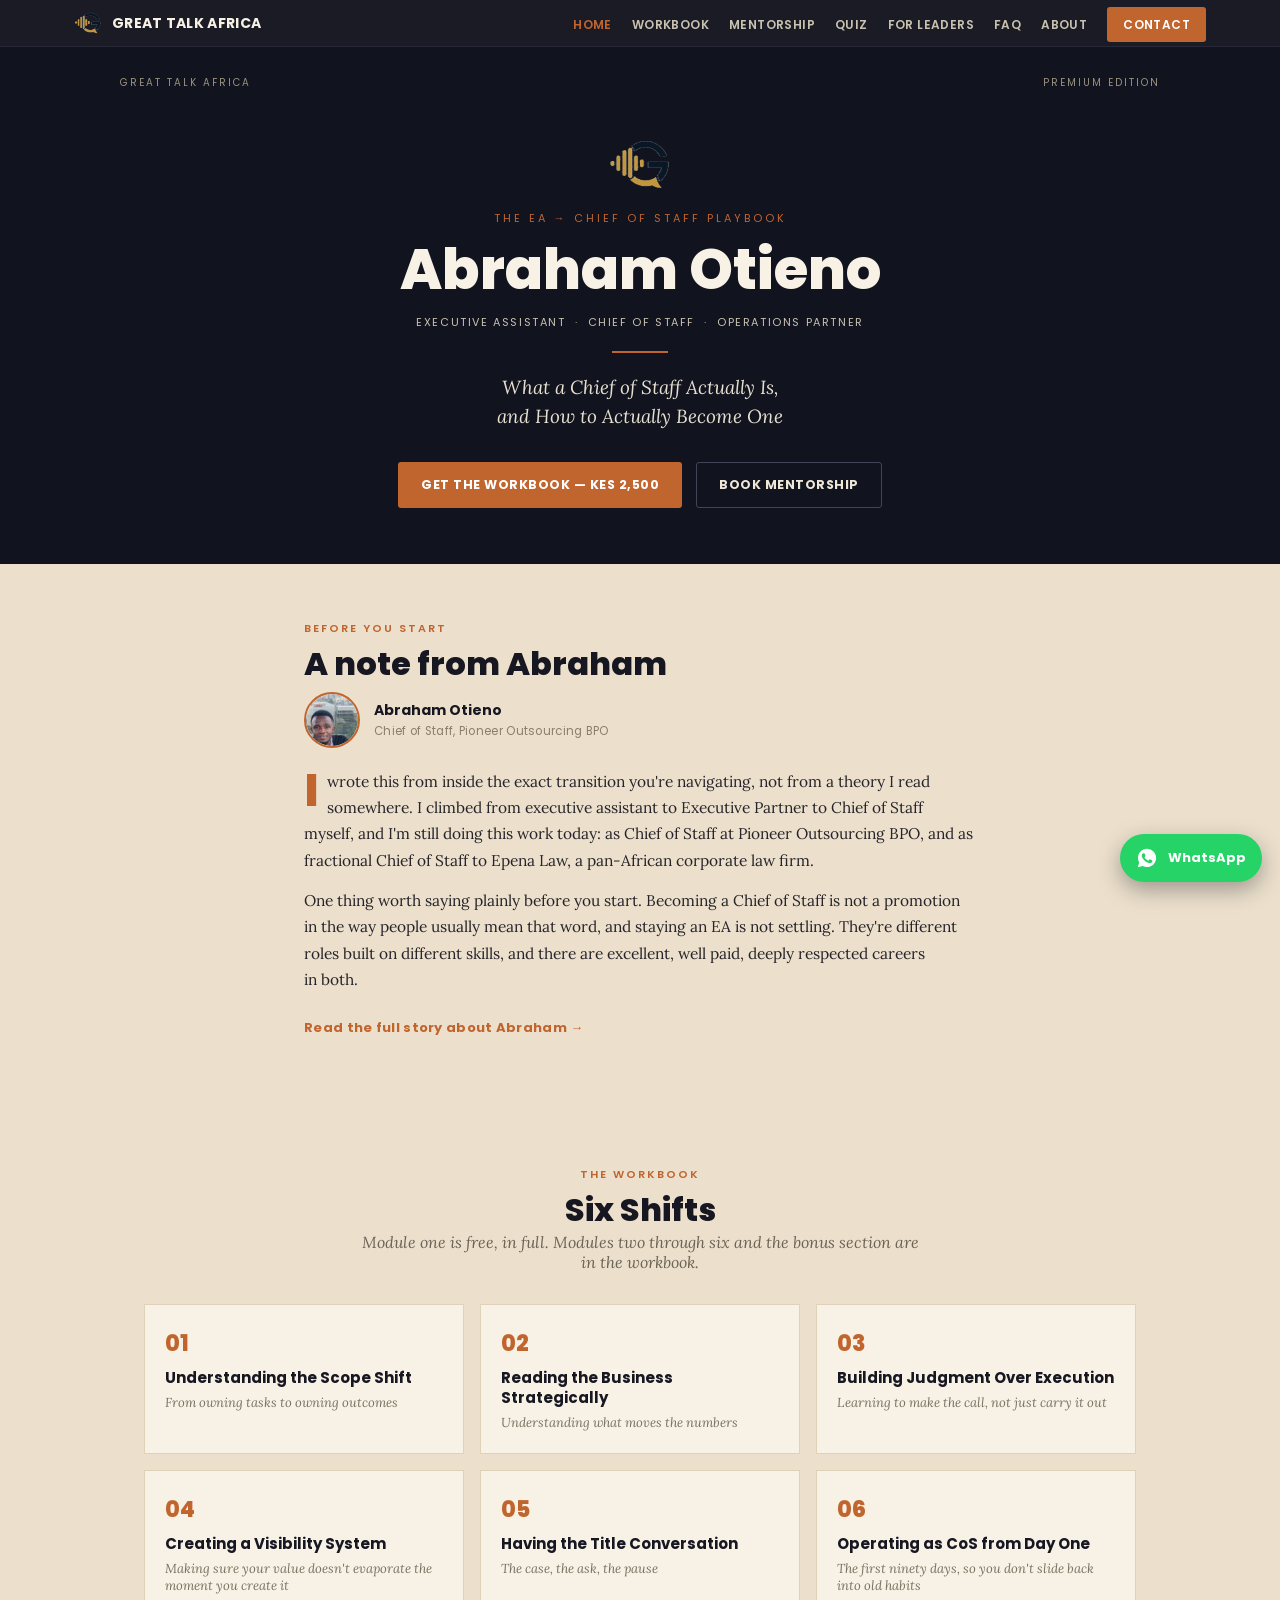
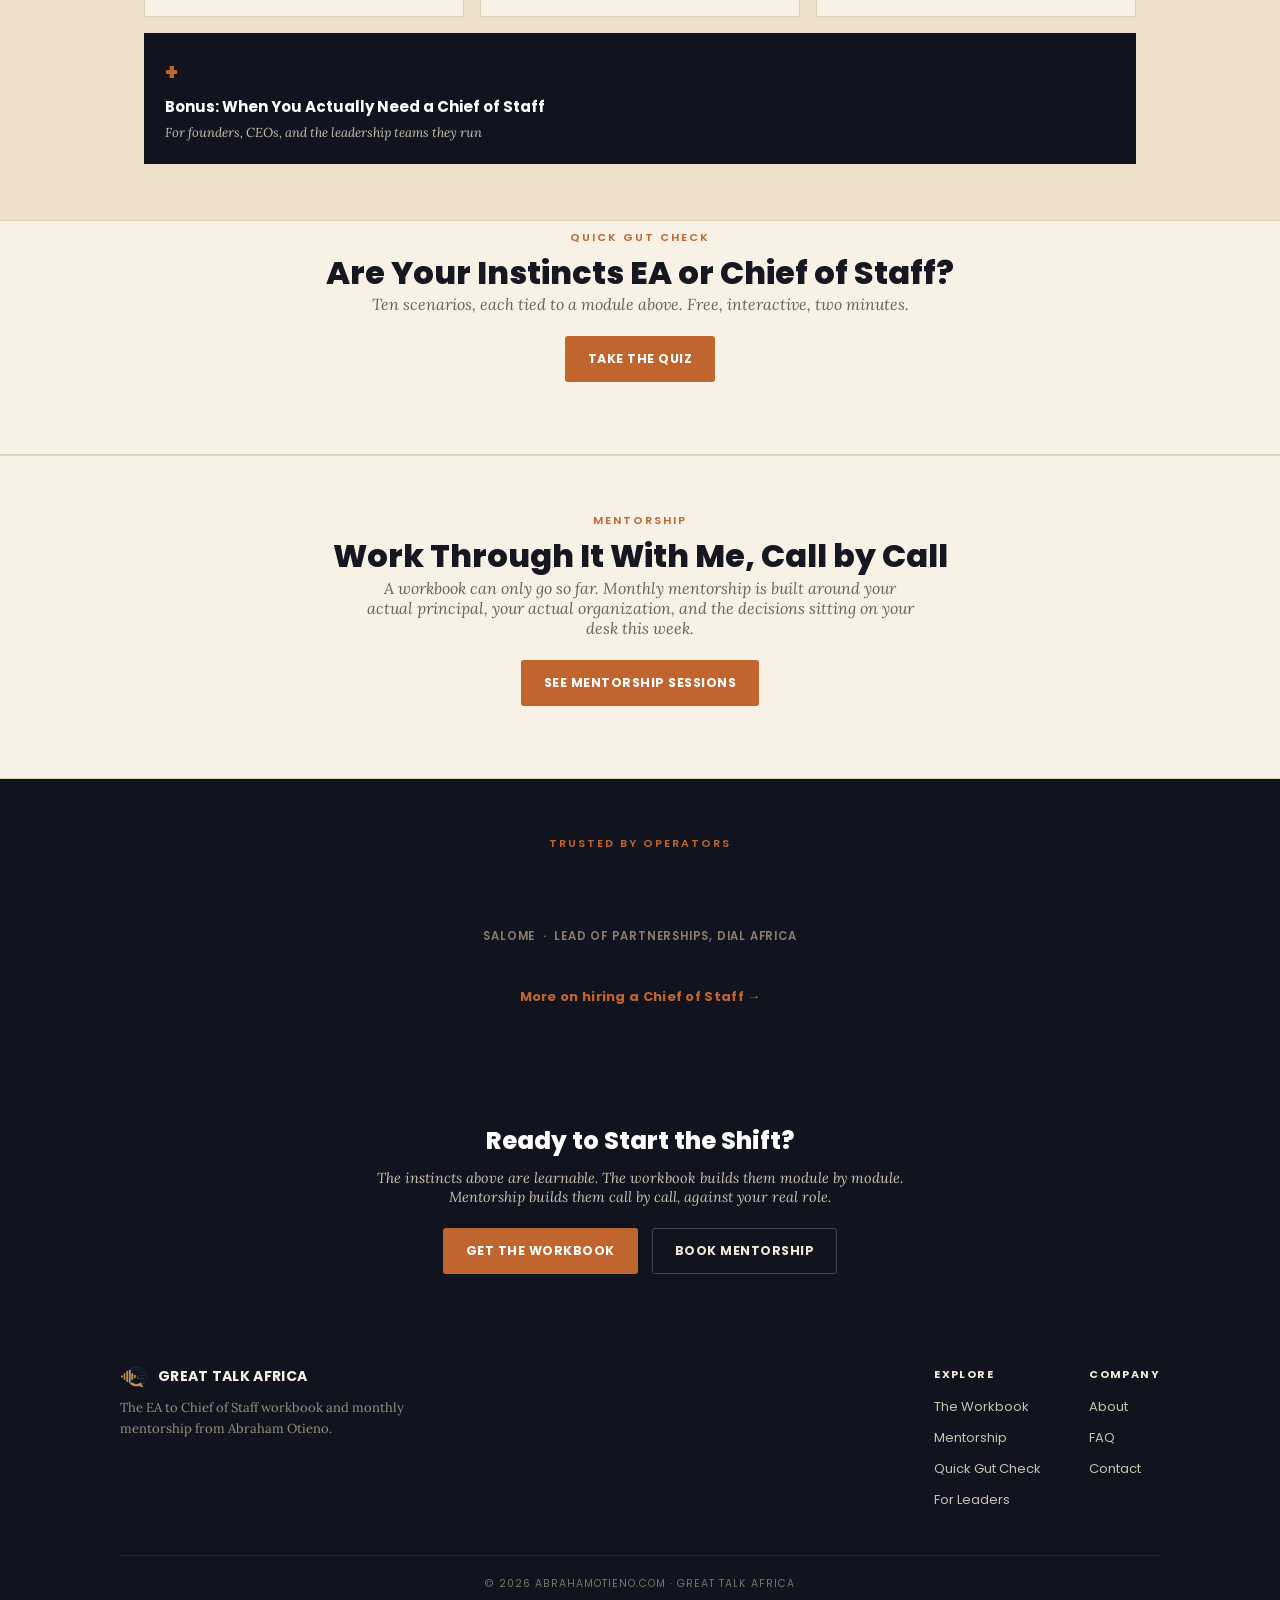
==== commit 2db9dcc3: "Rebuild site as responsive multi-page site with branding, SEO, and analytics Replaces the single-pag" ====
--- a/index.html
+++ b/index.html
@@ -1,1187 +1,232 @@
 <!DOCTYPE html>
 <html lang="en">
 <head>
-    <meta charset="UTF-8">
-    <meta name="viewport" content="width=device-width, initial-scale=1.0">
-    
-    <!-- PRIMARY SEO TITLE -->
-    <title>Great Talk Africa | Premium Call Centre & Executive Communication Partner</title>
-    
-    <!-- META DESCRIPTION -->
-    <meta name="description" content="Premium African call centre and executive communication partner for global businesses. Customer support, executive assistant, CRM workflow, and back office operations. Based in Nairobi, serving worldwide.">
-    
-    <!-- KEYWORDS -->
-    <meta name="keywords" content="premium call centre Africa, executive communication partner, customer support outsourcing, executive assistant services, BPO Kenya, structured communication operations, Great Talk Africa">
-    
-    <meta name="author" content="Great Talk Africa">
-    <meta name="robots" content="index, follow, max-snippet:-1, max-image-preview:large, max-video-preview:-1">
-    
-    <!-- CANONICAL URL -->
-    <link rel="canonical" href="https://greattalkafrica.com">
-    
-    <!-- OPEN GRAPH -->
-    <meta property="og:title" content="Great Talk Africa | Premium Call Centre & Executive Communication Partner">
-    <meta property="og:description" content="Premium African call centre and executive communication partner for global businesses. Structured communication operations that scale.">
-    <meta property="og:url" content="https://greattalkafrica.com">
-    <meta property="og:type" content="website">
-    <meta property="og:image" content="https://greattalkafrica.com/GTA-logo.png">
-    <meta property="og:site_name" content="Great Talk Africa">
-    <meta property="og:locale" content="en_KE">
-    
-    <!-- TWITTER CARD -->
-    <meta name="twitter:card" content="summary_large_image">
-    <meta name="twitter:title" content="Great Talk Africa | Premium Call Centre & Executive Communication Partner">
-    <meta name="twitter:description" content="Structured communication operations for global business. Premium. Reliable. Scalable.">
-    <meta name="twitter:image" content="https://greattalkafrica.com/GTA-logo.png">
-    
-    <!-- GEO / LOCAL SEO -->
-    <meta name="geo.placename" content="Nairobi, Kenya">
-    <meta name="geo.region" content="KE-110">
-    <meta name="geo.position" content="-1.2921;36.8219">
-    
-    <!-- FAVICON -->
-    <link rel="icon" type="image/png" href="GTA-logo.png">
-    <link rel="apple-touch-icon" href="GTA-logo.png">
-    
-    <!-- FONTS -->
-    <link href="https://fonts.googleapis.com/css2?family=Inter:opsz,wght@14..32,300;14..32,400;14..32,500;14..32,600;14..32,700;14..32,800&display=swap" rel="stylesheet">
-    <link rel="stylesheet" href="https://cdnjs.cloudflare.com/ajax/libs/font-awesome/6.4.0/css/all.min.css">
-    
-    <style>
-        /* ================================================
-           GREAT TALK AFRICA – PREMIUM EXECUTIVE STYLES
-           Version 2.0 – Structured. Premium. Conversion-Focused.
-           ================================================ */
-        
-        * {
-            margin: 0;
-            padding: 0;
-            box-sizing: border-box;
-        }
-
-        :root {
-            --navy: #0B1F2A;
-            --navy-light: #1A3A4A;
-            --gold: #C8A24A;
-            --gold-dark: #A8863A;
-            --gold-light: #D4B06A;
-            --white: #FFFFFF;
-            --light-grey: #F8F9FA;
-            --mid-grey: #E9ECEF;
-            --dark-grey: #2E2E2E;
-            --text-dark: #1A2A3A;
-            --text-light: #5A6B7A;
-            --shadow-sm: 0 2px 8px rgba(0, 0, 0, 0.04);
-            --shadow-md: 0 4px 20px rgba(0, 0, 0, 0.08);
-            --shadow-lg: 0 8px 30px rgba(0, 0, 0, 0.12);
-            --transition: all 0.3s cubic-bezier(0.2, 0.9, 0.4, 1.1);
-        }
-
-        body {
-            font-family: 'Inter', -apple-system, BlinkMacSystemFont, sans-serif;
-            background: var(--white);
-            color: var(--text-dark);
-            line-height: 1.5;
-            overflow-x: hidden;
-        }
-
-        .container {
-            max-width: 1280px;
-            margin: 0 auto;
-            padding: 0 32px;
-        }
-
-        /* Typography - Premium Hierarchy */
-        h1, h2, h3, h4 {
-            font-weight: 600;
-            letter-spacing: -0.02em;
-        }
-
-        h1 {
-            font-size: 4rem;
-            font-weight: 700;
-            line-height: 1.1;
-            margin-bottom: 24px;
-        }
-
-        h2 {
-            font-size: 2.5rem;
-            font-weight: 700;
-            margin-bottom: 16px;
-        }
-
-        h3 {
-            font-size: 1.5rem;
-            font-weight: 600;
-            margin-bottom: 12px;
-        }
-
-        h4 {
-            font-size: 1.1rem;
-            font-weight: 600;
-            margin-bottom: 8px;
-        }
-
-        .section-header {
-            text-align: center;
-            margin-bottom: 56px;
-        }
-
-        .section-header h2 {
-            color: var(--navy);
-        }
-
-        .section-header p {
-            color: var(--text-light);
-            max-width: 600px;
-            margin: 0 auto;
-            font-size: 1.1rem;
-        }
-
-        /* Header & Navigation */
-        header {
-            background: var(--white);
-            position: fixed;
-            width: 100%;
-            top: 0;
-            z-index: 1000;
-            border-bottom: 1px solid rgba(0, 0, 0, 0.05);
-            backdrop-filter: blur(10px);
-            background: rgba(255, 255, 255, 0.98);
-            transition: var(--transition);
-        }
-
-        .navbar {
-            display: flex;
-            justify-content: space-between;
-            align-items: center;
-            padding: 20px 0;
-        }
-
-        .logo {
-            display: flex;
-            align-items: center;
-            gap: 12px;
-            text-decoration: none;
-        }
-
-        .logo-img {
-            height: 65px;
-            width: auto;
-        }
-
-        .logo-text-group {
-            display: flex;
-            flex-direction: column;
-        }
-
-        .logo-name {
-            font-size: 1.3rem;
-            font-weight: 800;
-            color: var(--navy);
-            letter-spacing: -0.5px;
-        }
-
-        .logo-accent {
-            color: var(--gold);
-        }
-
-        .logo-tagline {
-            font-size: 0.7rem;
-            color: var(--text-light);
-            letter-spacing: 0.5px;
-        }
-
-        .nav-links {
-            display: flex;
-            list-style: none;
-            gap: 40px;
-        }
-
-        .nav-links a {
-            text-decoration: none;
-            color: var(--text-dark);
-            font-weight: 500;
-            font-size: 0.95rem;
-            transition: var(--transition);
-        }
-
-        .nav-links a:hover {
-            color: var(--gold);
-        }
-
-        .btn-outline-nav {
-            background: transparent;
-            border: 1.5px solid var(--gold);
-            color: var(--gold);
-            padding: 8px 20px;
-            border-radius: 40px;
-        }
-
-        .btn-outline-nav:hover {
-            background: var(--gold);
-            color: var(--white);
-        }
-
-        .mobile-menu {
-            display: none;
-            font-size: 1.5rem;
-            cursor: pointer;
-            background: none;
-            border: none;
-        }
-
-        /* Buttons */
-        .btn {
-            display: inline-flex;
-            align-items: center;
-            gap: 10px;
-            padding: 14px 32px;
-            border-radius: 50px;
-            text-decoration: none;
-            font-weight: 600;
-            font-size: 0.95rem;
-            transition: var(--transition);
-            cursor: pointer;
-            border: none;
-        }
-
-        .btn-primary {
-            background: var(--gold);
-            color: var(--navy);
-        }
-
-        .btn-primary:hover {
-            background: var(--gold-dark);
-            transform: translateY(-3px);
-            box-shadow: 0 8px 20px rgba(200, 162, 74, 0.3);
-        }
-
-        .btn-outline {
-            background: transparent;
-            border: 1.5px solid var(--gold);
-            color: var(--gold);
-        }
-
-        .btn-outline:hover {
-            background: var(--gold);
-            color: var(--white);
-            transform: translateY(-3px);
-        }
-
-        .btn-large {
-            padding: 16px 40px;
-            font-size: 1.05rem;
-        }
-
-        /* Hero Section - Premium */
-        .hero {
-            min-height: 100vh;
-            padding-top: 140px;
-            padding-bottom: 100px;
-            background: linear-gradient(135deg, var(--navy) 0%, var(--navy-light) 100%);
-            position: relative;
-            overflow: hidden;
-        }
-
-        .hero::before {
-            content: '';
-            position: absolute;
-            top: 0;
-            right: 0;
-            width: 50%;
-            height: 100%;
-            background: url('data:image/svg+xml,<svg xmlns="http://www.w3.org/2000/svg" viewBox="0 0 100 100"><circle cx="50" cy="50" r="40" fill="rgba(200,162,74,0.03)"/></svg>') repeat;
-            opacity: 0.5;
-        }
-
-        .hero-grid {
-            display: flex;
-            justify-content: space-between;
-            align-items: center;
-            flex-wrap: wrap;
-            gap: 60px;
-            position: relative;
-            z-index: 2;
-        }
-
-        .hero-content {
-            flex: 1;
-            max-width: 600px;
-        }
-
-        .hero-badge {
-            display: inline-block;
-            background: rgba(200, 162, 74, 0.15);
-            padding: 6px 16px;
-            border-radius: 30px;
-            font-size: 0.8rem;
-            font-weight: 500;
-            color: var(--gold);
-            margin-bottom: 24px;
-            border: 1px solid rgba(200, 162, 74, 0.3);
-        }
-
-        .hero h1 {
-            color: var(--white);
-        }
-
-        .hero h1 span {
-            color: var(--gold);
-        }
-
-        .hero-subtitle {
-            color: rgba(255, 255, 255, 0.85);
-            font-size: 1.2rem;
-            margin-bottom: 32px;
-            line-height: 1.6;
-        }
-
-        .hero-buttons {
-            display: flex;
-            gap: 16px;
-            flex-wrap: wrap;
-        }
-
-        .hero-stats {
-            flex: 1;
-            display: grid;
-            grid-template-columns: repeat(2, 1fr);
-            gap: 32px;
-            background: rgba(255, 255, 255, 0.05);
-            backdrop-filter: blur(10px);
-            padding: 40px;
-            border-radius: 24px;
-            border: 1px solid rgba(255, 255, 255, 0.1);
-        }
-
-        .stat-number {
-            font-size: 2.8rem;
-            font-weight: 800;
-            color: var(--gold);
-            line-height: 1;
-        }
-
-        .stat-label {
-            font-size: 0.85rem;
-            color: rgba(255, 255, 255, 0.7);
-            margin-top: 8px;
-        }
-
-        /* Services Section */
-        .services {
-            padding: 100px 0;
-            background: var(--white);
-        }
-
-        .services-grid {
-            display: grid;
-            grid-template-columns: repeat(auto-fit, minmax(280px, 1fr));
-            gap: 32px;
-        }
-
-        .service-card {
-            background: var(--white);
-            border: 1px solid var(--mid-grey);
-            border-radius: 24px;
-            padding: 32px;
-            transition: var(--transition);
-        }
-
-        .service-card:hover {
-            transform: translateY(-8px);
-            border-color: var(--gold-light);
-            box-shadow: var(--shadow-lg);
-        }
-
-        .service-icon {
-            width: 64px;
-            height: 64px;
-            background: rgba(200, 162, 74, 0.1);
-            border-radius: 50%;
-            display: flex;
-            align-items: center;
-            justify-content: center;
-            margin-bottom: 24px;
-        }
-
-        .service-icon i {
-            font-size: 1.8rem;
-            color: var(--gold);
-        }
-
-        .service-card h3 {
-            margin-bottom: 12px;
-            color: var(--navy);
-        }
-
-        .service-card p {
-            color: var(--text-light);
-            font-size: 0.9rem;
-            margin-bottom: 20px;
-            line-height: 1.6;
-        }
-
-        .service-features {
-            list-style: none;
-        }
-
-        .service-features li {
-            margin-bottom: 10px;
-            padding-left: 24px;
-            position: relative;
-            font-size: 0.85rem;
-            color: var(--text-light);
-        }
-
-        .service-features li:before {
-            content: "▹";
-            position: absolute;
-            left: 0;
-            color: var(--gold);
-        }
-
-        /* Who We Serve Section - NEW */
-        .who-we-serve {
-            padding: 100px 0;
-            background: var(--light-grey);
-        }
-
-        .clients-grid {
-            display: grid;
-            grid-template-columns: repeat(auto-fit, minmax(200px, 1fr));
-            gap: 40px;
-            text-align: center;
-        }
-
-        .client-category {
-            padding: 24px;
-        }
-
-        .client-category i {
-            font-size: 2.5rem;
-            color: var(--gold);
-            margin-bottom: 16px;
-        }
-
-        .client-category h4 {
-            color: var(--navy);
-            margin-bottom: 8px;
-        }
-
-        .client-category p {
-            color: var(--text-light);
-            font-size: 0.85rem;
-        }
-
-        /* Results Section - NEW */
-        .results {
-            padding: 100px 0;
-            background: var(--white);
-        }
-
-        .results-grid {
-            display: grid;
-            grid-template-columns: repeat(4, 1fr);
-            gap: 32px;
-            text-align: center;
-        }
-
-        .result-card {
-            padding: 32px;
-            background: var(--light-grey);
-            border-radius: 20px;
-            transition: var(--transition);
-        }
-
-        .result-card:hover {
-            transform: translateY(-5px);
-            box-shadow: var(--shadow-md);
-        }
-
-        .result-number {
-            font-size: 3rem;
-            font-weight: 800;
-            color: var(--gold);
-        }
-
-        .result-label {
-            font-size: 0.9rem;
-            color: var(--text-light);
-            margin-top: 8px;
-        }
-
-        /* Process Section */
-        .process {
-            padding: 100px 0;
-            background: var(--navy);
-            color: var(--white);
-        }
-
-        .process .section-header h2 {
-            color: var(--white);
-        }
-
-        .process .section-header p {
-            color: rgba(255, 255, 255, 0.7);
-        }
-
-        .process-grid {
-            display: grid;
-            grid-template-columns: repeat(4, 1fr);
-            gap: 32px;
-            margin-top: 40px;
-        }
-
-        .process-step {
-            text-align: center;
-        }
-
-        .step-number {
-            width: 64px;
-            height: 64px;
-            background: var(--gold);
-            color: var(--navy);
-            border-radius: 50%;
-            display: flex;
-            align-items: center;
-            justify-content: center;
-            font-size: 1.8rem;
-            font-weight: 800;
-            margin: 0 auto 20px;
-        }
-
-        .process-step h3 {
-            margin-bottom: 12px;
-        }
-
-        .process-step p {
-            opacity: 0.8;
-            font-size: 0.9rem;
-        }
-
-        /* Why Africa Section - NEW */
-        .why-africa {
-            padding: 100px 0;
-            background: var(--light-grey);
-        }
-
-        .why-africa-grid {
-            display: grid;
-            grid-template-columns: 1fr 1fr;
-            gap: 60px;
-            align-items: center;
-        }
-
-        .why-africa-content h2 {
-            color: var(--navy);
-        }
-
-        .why-africa-content p {
-            color: var(--text-light);
-            margin-bottom: 24px;
-            line-height: 1.7;
-        }
-
-        .why-africa-features {
-            list-style: none;
-        }
-
-        .why-africa-features li {
-            margin-bottom: 12px;
-            padding-left: 28px;
-            position: relative;
-            font-weight: 500;
-        }
-
-        .why-africa-features li:before {
-            content: "✓";
-            position: absolute;
-            left: 0;
-            color: var(--gold);
-            font-weight: 700;
-        }
-
-        .why-africa-image {
-            background: var(--navy);
-            border-radius: 24px;
-            padding: 60px;
-            text-align: center;
-        }
-
-        .why-africa-image i {
-            font-size: 4rem;
-            color: var(--gold);
-            margin-bottom: 20px;
-        }
-
-        /* Testimonials Section - NEW */
-        .testimonials {
-            padding: 100px 0;
-            background: var(--white);
-        }
-
-        .testimonials-grid {
-            display: grid;
-            grid-template-columns: repeat(auto-fit, minmax(320px, 1fr));
-            gap: 32px;
-        }
-
-        .testimonial-card {
-            background: var(--light-grey);
-            border-radius: 20px;
-            padding: 32px;
-            transition: var(--transition);
-        }
-
-        .testimonial-card:hover {
-            transform: translateY(-5px);
-            box-shadow: var(--shadow-md);
-        }
-
-        .testimonial-text {
-            font-style: italic;
-            color: var(--text-dark);
-            margin-bottom: 20px;
-            line-height: 1.7;
-        }
-
-        .testimonial-author {
-            font-weight: 600;
-            color: var(--gold);
-        }
-
-        .testimonial-title {
-            font-size: 0.8rem;
-            color: var(--text-light);
-        }
-
-        /* CTA Section */
-        .cta {
-            padding: 100px 0;
-            background: linear-gradient(135deg, var(--navy) 0%, var(--navy-light) 100%);
-            text-align: center;
-            color: var(--white);
-        }
-
-        .cta h2 {
-            font-size: 2.5rem;
-            margin-bottom: 16px;
-        }
-
-        .cta p {
-            max-width: 600px;
-            margin: 0 auto 32px;
-            opacity: 0.85;
-            font-size: 1.1rem;
-        }
-
-        .cta-buttons {
-            display: flex;
-            gap: 20px;
-            justify-content: center;
-            flex-wrap: wrap;
-        }
-
-        /* Footer */
-        footer {
-            background: var(--navy);
-            color: var(--white);
-            padding: 60px 0 30px;
-            border-top: 1px solid rgba(255, 255, 255, 0.05);
-        }
-
-        .footer-grid {
-            display: grid;
-            grid-template-columns: repeat(auto-fit, minmax(220px, 1fr));
-            gap: 40px;
-            margin-bottom: 40px;
-        }
-
-        .footer-logo {
-            height: 55px;
-            width: auto;
-            margin-bottom: 16px;
-        }
-
-        .footer-col p {
-            opacity: 0.7;
-            font-size: 0.85rem;
-            line-height: 1.6;
-        }
-
-        .footer-col h4 {
-            color: var(--gold);
-            font-size: 1rem;
-            margin-bottom: 20px;
-        }
-
-        .footer-links {
-            list-style: none;
-        }
-
-        .footer-links li {
-            margin-bottom: 12px;
-        }
-
-        .footer-links a {
-            color: rgba(255, 255, 255, 0.7);
-            text-decoration: none;
-            font-size: 0.85rem;
-            transition: var(--transition);
-        }
-
-        .footer-links a:hover {
-            color: var(--gold);
-        }
-
-        .copyright {
-            text-align: center;
-            padding-top: 30px;
-            border-top: 1px solid rgba(255, 255, 255, 0.1);
-            font-size: 0.75rem;
-            opacity: 0.6;
-        }
-
-        /* Back to Top */
-        .back-to-top {
-            position: fixed;
-            bottom: 30px;
-            right: 30px;
-            background: var(--gold);
-            color: var(--navy);
-            width: 46px;
-            height: 46px;
-            border-radius: 50%;
-            display: flex;
-            align-items: center;
-            justify-content: center;
-            text-decoration: none;
-            opacity: 0;
-            visibility: hidden;
-            transition: var(--transition);
-            z-index: 99;
-            box-shadow: var(--shadow-md);
-        }
-
-        .back-to-top.visible {
-            opacity: 1;
-            visibility: visible;
-        }
-
-        .back-to-top:hover {
-            background: var(--gold-dark);
-            transform: translateY(-3px);
-        }
-
-        /* Animations */
-        .fade-up {
-            opacity: 0;
-            transform: translateY(30px);
-            transition: all 0.6s ease-out;
-        }
-
-        .fade-up.visible {
-            opacity: 1;
-            transform: translateY(0);
-        }
-
-        /* Responsive */
-        @media (max-width: 1024px) {
-            h1 { font-size: 3rem; }
-            h2 { font-size: 2rem; }
-            .hero-grid { flex-direction: column; text-align: center; }
-            .hero-content { max-width: 100%; }
-            .hero-buttons { justify-content: center; }
-            .results-grid { grid-template-columns: repeat(2, 1fr); }
-            .process-grid { grid-template-columns: repeat(2, 1fr); }
-            .why-africa-grid { grid-template-columns: 1fr; text-align: center; }
-        }
-
-        @media (max-width: 768px) {
-            .container { padding: 0 20px; }
-            h1 { font-size: 2.2rem; }
-            .navbar { flex-direction: column; align-items: flex-start; }
-            .nav-links {
-                display: none;
-                flex-direction: column;
-                width: 100%;
-                margin-top: 20px;
-                gap: 16px;
-            }
-            .nav-links.active { display: flex; }
-            .mobile-menu { display: block; position: absolute; top: 28px; right: 20px; }
-            .results-grid { grid-template-columns: 1fr; }
-            .process-grid { grid-template-columns: 1fr; }
-            .hero-stats { grid-template-columns: repeat(2, 1fr); }
-            .services-grid { grid-template-columns: 1fr; }
-        }
-
-        @media (max-width: 480px) {
-            .hero-stats { grid-template-columns: 1fr; }
-            .btn { width: 100%; justify-content: center; }
-            .hero-buttons { flex-direction: column; }
-            .cta-buttons { flex-direction: column; align-items: center; }
-        }
-    </style>
+<meta charset="UTF-8">
+<meta name="viewport" content="width=device-width, initial-scale=1.0">
+<title>Abraham Otieno | Great Talk Africa — EA to Chief of Staff Workbook &amp; Mentorship</title>
+<meta name="description" content="The EA to Chief of Staff workbook and monthly mentorship from Abraham Otieno, Chief of Staff at Pioneer Outsourcing BPO. Six real shifts, a free first module, and calls built around your actual role.">
+<link rel="canonical" href="https://greattalk.africa/">
+<meta name="theme-color" content="#11131E">
+<link rel="icon" href="GTA-logo.png" type="image/png">
+
+<meta property="og:type" content="website">
+<meta property="og:site_name" content="Great Talk Africa">
+<meta property="og:title" content="Abraham Otieno | Great Talk Africa — EA to Chief of Staff Workbook &amp; Mentorship">
+<meta property="og:description" content="The EA to Chief of Staff workbook and monthly mentorship from Abraham Otieno, Chief of Staff at Pioneer Outsourcing BPO. Six real shifts, a free first module, and calls built around your actual role.">
+<meta property="og:url" content="https://greattalk.africa/">
+<meta property="og:image" content="https://greattalk.africa/assets/img/og-banner.jpg">
+<meta property="og:image:width" content="1200">
+<meta property="og:image:height" content="630">
+<meta name="twitter:card" content="summary_large_image">
+<meta name="twitter:title" content="Abraham Otieno | Great Talk Africa">
+<meta name="twitter:description" content="The EA to Chief of Staff workbook and monthly mentorship, built from a real climb from EA to Executive Partner to Chief of Staff.">
+<meta name="twitter:image" content="https://greattalk.africa/assets/img/og-banner.jpg">
+
+<link rel="preconnect" href="https://fonts.googleapis.com">
+<link rel="preconnect" href="https://fonts.gstatic.com" crossorigin>
+<link href="https://fonts.googleapis.com/css2?family=Poppins:wght@400;600;700;800&family=Lora:ital,wght@0,400;0,500;1,400;1,500&display=swap" rel="stylesheet">
+<link rel="stylesheet" href="assets/css/styles.css">
+<script type="module" src="https://static.cloudflareinsights.com/beacon.min.js" data-cf-beacon='{"token": "6135a238daf74160932699d4e0c53ca2"}'></script>
+
+<script type="application/ld+json">
+{
+  "@context": "https://schema.org",
+  "@type": "ProfessionalService",
+  "name": "Great Talk Africa",
+  "url": "https://greattalk.africa/",
+  "logo": "https://greattalk.africa/GTA-logo.png",
+  "founder": {
+    "@type": "Person",
+    "name": "Abraham Otieno",
+    "jobTitle": "Chief of Staff",
+    "worksFor": { "@type": "Organization", "name": "Pioneer Outsourcing BPO" }
+  },
+  "description": "The EA to Chief of Staff workbook and monthly mentorship for executive assistants, executive partners, and founders building a Chief of Staff function.",
+  "areaServed": "Africa",
+  "sameAs": ["https://abrahamotieno.com"]
+}
+</script>
 </head>
 <body>
-    <header>
-        <div class="container">
-            <nav class="navbar">
-                <a href="index.html" class="logo">
-                    <img src="GTA-logo.png" alt="Great Talk Africa Logo" class="logo-img">
-                    <div class="logo-text-group">
-                        <span class="logo-name">Great Talk <span class="logo-accent">Africa</span></span>
-                        <span class="logo-tagline">Connecting People. Delivering Excellence.</span>
-                    </div>
-                </a>
-                <ul class="nav-links">
-                    <li><a href="index.html">Home</a></li>
-                    <li><a href="services.html">Services</a></li>
-                    <li><a href="about.html">About</a></li>
-                    <li><a href="contact.html" class="btn-outline-nav">Book a Call</a></li>
-                </ul>
-                <button class="mobile-menu"><i class="fas fa-bars"></i></button>
-            </nav>
-        </div>
-    </header>
-
-    <main>
-        <!-- Hero Section -->
-        <section class="hero">
-            <div class="container">
-                <div class="hero-grid">
-                    <div class="hero-content">
-                        <div class="hero-badge">Since 2020</div>
-                        <h1>Premium African call centre & <span>executive communication partner</span> for global businesses</h1>
-                        <p class="hero-subtitle">We design and operate structured communication systems. Not a call center. An operations and communication partner.</p>
-                        <div class="hero-buttons">
-                            <a href="contact.html" class="btn btn-primary btn-large">Start a conversation →</a>
-                            <a href="services.html" class="btn btn-outline">Explore services</a>
-                        </div>
-                    </div>
-                    <div class="hero-stats">
-                        <div class="stat-item">
-                            <div class="stat-number">500+</div>
-                            <div class="stat-label">Agents Deployed</div>
-                        </div>
-                        <div class="stat-item">
-                            <div class="stat-number">50+</div>
-                            <div class="stat-label">Active Clients</div>
-                        </div>
-                        <div class="stat-item">
-                            <div class="stat-number">24/7</div>
-                            <div class="stat-label">Operations</div>
-                        </div>
-                        <div class="stat-item">
-                            <div class="stat-number">99%</div>
-                            <div class="stat-label">SLA Attainment</div>
-                        </div>
-                    </div>
-                </div>
-            </div>
-        </section>
-
-        <!-- Services Section -->
-        <section class="services">
-            <div class="container">
-                <div class="section-header fade-up">
-                    <h2>What We Do</h2>
-                    <p>Structured communication operations that scale with your business</p>
-                </div>
-                <div class="services-grid">
-                    <div class="service-card fade-up">
-                        <div class="service-icon"><i class="fas fa-headset"></i></div>
-                        <h3>Customer Support Operations</h3>
-                        <p>Multi-channel support with structured workflows, SLAs, and quality assurance.</p>
-                        <ul class="service-features">
-                            <li>24/7 Email & Chat Support</li>
-                            <li>Voice Operations (Inbound/Outbound)</li>
-                            <li>Social Media Management</li>
-                            <li>Ticket Resolution Systems</li>
-                        </ul>
-                    </div>
-                    <div class="service-card fade-up">
-                        <div class="service-icon"><i class="fas fa-user-tie"></i></div>
-                        <h3>Executive Communication Support</h3>
-                        <p>High-level communication management for C-suite leaders and founders.</p>
-                        <ul class="service-features">
-                            <li>C‑suite Calendar Management</li>
-                            <li>Board Meeting Preparation</li>
-                            <li>Confidential Correspondence</li>
-                            <li>Stakeholder Coordination</li>
-                        </ul>
-                    </div>
-                    <div class="service-card fade-up">
-                        <div class="service-icon"><i class="fas fa-chart-line"></i></div>
-                        <h3>CRM & Workflow Management</h3>
-                        <p>Structured systems for tracking, reporting, and operational accountability.</p>
-                        <ul class="service-features">
-                            <li>CRM Setup & Optimization</li>
-                            <li>Workflow Automation</li>
-                            <li>Process Documentation (SOPs)</li>
-                            <li>Performance Dashboards</li>
-                        </ul>
-                    </div>
-                    <div class="service-card fade-up">
-                        <div class="service-icon"><i class="fas fa-building"></i></div>
-                        <h3>Back Office Operations</h3>
-                        <p>Administrative and operational support that keeps your business running.</p>
-                        <ul class="service-features">
-                            <li>Data Entry & Management</li>
-                            <li>Document Control Systems</li>
-                            <li>Research & Reporting</li>
-                            <li>Administrative Coordination</li>
-                        </ul>
-                    </div>
-                </div>
-            </div>
-        </section>
-
-        <!-- Who We Serve Section -->
-        <section class="who-we-serve">
-            <div class="container">
-                <div class="section-header fade-up">
-                    <h2>Who We Serve</h2>
-                    <p>Trusted by businesses across industries</p>
-                </div>
-                <div class="clients-grid">
-                    <div class="client-category fade-up">
-                        <i class="fas fa-chart-line"></i>
-                        <h4>Fintech & Finance</h4>
-                        <p>Customer support, compliance, and operational coordination</p>
-                    </div>
-                    <div class="client-category fade-up">
-                        <i class="fas fa-laptop-code"></i>
-                        <h4>Technology Startups</h4>
-                        <p>Scalable support and executive coordination</p>
-                    </div>
-                    <div class="client-category fade-up">
-                        <i class="fas fa-building"></i>
-                        <h4>BPO & Outsourcing</h4>
-                        <p>Back office and workflow management</p>
-                    </div>
-                    <div class="client-category fade-up">
-                        <i class="fas fa-globe"></i>
-                        <h4>International Enterprises</h4>
-                        <p>24/7 global communication operations</p>
-                    </div>
-                </div>
-            </div>
-        </section>
-
-        <!-- Results Section -->
-        <section class="results">
-            <div class="container">
-                <div class="section-header fade-up">
-                    <h2>By the Numbers</h2>
-                    <p>Results that speak for themselves</p>
-                </div>
-                <div class="results-grid">
-                    <div class="result-card fade-up">
-                        <div class="result-number">500+</div>
-                        <div class="result-label">Trained Agents Deployed</div>
-                    </div>
-                    <div class="result-card fade-up">
-                        <div class="result-number">50+</div>
-                        <div class="result-label">Active Business Clients</div>
-                    </div>
-                    <div class="result-card fade-up">
-                        <div class="result-number">99%</div>
-                        <div class="result-label">SLA Attainment Rate</div>
-                    </div>
-                    <div class="result-card fade-up">
-                        <div class="result-number">24/7</div>
-                        <div class="result-label">Global Operations</div>
-                    </div>
-                </div>
-            </div>
-        </section>
-
-        <!-- Process Section -->
-        <section class="process">
-            <div class="container">
-                <div class="section-header fade-up">
-                    <h2>How We Work</h2>
-                    <p>A structured approach from start to scale</p>
-                </div>
-                <div class="process-grid">
-                    <div class="process-step fade-up">
-                        <div class="step-number">1</div>
-                        <h3>Understand</h3>
-                        <p>We analyze your communication needs and operational gaps.</p>
-                    </div>
-                    <div class="process-step fade-up">
-                        <div class="step-number">2</div>
-                        <h3>Structure</h3>
-                        <p>We design workflows, SLAs, and accountability systems.</p>
-                    </div>
-                    <div class="process-step fade-up">
-                        <div class="step-number">3</div>
-                        <h3>Execute</h3>
-                        <p>We deploy trained teams and structured processes.</p>
-                    </div>
-                    <div class="process-step fade-up">
-                        <div class="step-number">4</div>
-                        <h3>Scale</h3>
-                        <p>We optimize and grow operations as your business expands.</p>
-                    </div>
-                </div>
-            </div>
-        </section>
-
-        <!-- Why Africa Section -->
-        <section class="why-africa">
-            <div class="container">
-                <div class="why-africa-grid">
-                    <div class="why-africa-content fade-up">
-                        <h2>Why Africa?</h2>
-                        <p>Africa is home to the world's youngest, fastest-growing, and most ambitious talent pool. English fluency, cultural adaptability, and a strong work ethic make African professionals ideal for global communication roles.</p>
-                        <ul class="why-africa-features">
-                            <li>Cost-effective without compromising quality</li>
-                            <li>English-speaking talent with neutral accents</li>
-                            <li>24/7 operations across time zones</li>
-                            <li>High retention and loyalty rates</li>
-                        </ul>
-                    </div>
-                    <div class="why-africa-image fade-up">
-                        <i class="fas fa-globe-africa"></i>
-                        <i class="fas fa-chart-line" style="margin: 0 15px;"></i>
-                        <i class="fas fa-users"></i>
-                        <h3 style="margin-top: 20px;">Africa's Rising Talent</h3>
-                        <p style="margin-top: 10px;">The future of global communication operations</p>
-                    </div>
-                </div>
-            </div>
-        </section>
-
-        <!-- Testimonials Section -->
-        <section class="testimonials">
-            <div class="container">
-                <div class="section-header fade-up">
-                    <h2>What Our Clients Say</h2>
-                    <p>Trusted by business leaders worldwide</p>
-                </div>
-                <div class="testimonials-grid">
-                    <div class="testimonial-card fade-up">
-                        <p class="testimonial-text">"Great Talk Africa transformed our customer support operations. Their structured approach and reliable execution have been game-changing for our business."</p>
-                        <div class="testimonial-author">Sarah Johnson</div>
-                        <div class="testimonial-title">COO, Fintech Global</div>
-                    </div>
-                    <div class="testimonial-card fade-up">
-                        <p class="testimonial-text">"The executive communication support we receive is exceptional. They've become an extension of our leadership team."</p>
-                        <div class="testimonial-author">Michael Okoth</div>
-                        <div class="testimonial-title">CEO, Tech Startup</div>
-                    </div>
-                    <div class="testimonial-card fade-up">
-                        <p class="testimonial-text">"Professional, reliable, and scalable. Great Talk Africa delivers exactly what they promise – structured communication operations that work."</p>
-                        <div class="testimonial-author">David Kimathi</div>
-                        <div class="testimonial-title">Operations Director</div>
-                    </div>
-                </div>
-            </div>
-        </section>
-
-        <!-- CTA Section -->
-        <section class="cta">
-            <div class="container">
-                <h2>Ready to structure your communication?</h2>
-                <p>Partner with Great Talk Africa for reliable, structured, and scalable communication operations.</p>
-                <div class="cta-buttons">
-                    <a href="contact.html" class="btn btn-primary btn-large">Start a conversation →</a>
-                    <a href="services.html" class="btn btn-outline">Explore services</a>
-                </div>
-            </div>
-        </section>
-    </main>
-
-    <footer>
-        <div class="container">
-            <div class="footer-grid">
-                <div class="footer-col">
-                    <img src="GTA-logo.png" alt="Great Talk Africa" class="footer-logo">
-                    <p>Premium African call centre and executive communication partner for global businesses.</p>
-                </div>
-                <div class="footer-col">
-                    <h4>Quick Links</h4>
-                    <ul class="footer-links">
-                        <li><a href="index.html">Home</a></li>
-                        <li><a href="services.html">Services</a></li>
-                        <li><a href="about.html">About</a></li>
-                        <li><a href="contact.html">Contact</a></li>
-                    </ul>
-                </div>
-                <div class="footer-col">
-                    <h4>Services</h4>
-                    <ul class="footer-links">
-                        <li><a href="services.html">Customer Support</a></li>
-                        <li><a href="services.html">Executive Communication</a></li>
-                        <li><a href="services.html">CRM & Workflow</a></li>
-                        <li><a href="services.html">Back Office Operations</a></li>
-                    </ul>
-                </div>
-                <div class="footer-col">
-                    <h4>Contact</h4>
-                    <p><i class="fas fa-map-marker-alt"></i> Nairobi, Kenya</p>
-                    <p><i class="fas fa-envelope"></i> hello@greattalkafrica.com</p>
-                </div>
-            </div>
-            <div class="copyright">
-                <p>&copy; 2025 Great Talk Africa. All rights reserved.</p>
-            </div>
-        </div>
-    </footer>
-
-    <a href="#" class="back-to-top"><i class="fas fa-chevron-up"></i></a>
-
-    <script>
-        document.addEventListener('DOMContentLoaded', function() {
-            // Mobile menu toggle
-            const mobileBtn = document.querySelector('.mobile-menu');
-            const navLinks = document.querySelector('.nav-links');
-            
-            if (mobileBtn) {
-                mobileBtn.addEventListener('click', function() {
-                    navLinks.classList.toggle('active');
-                    this.innerHTML = navLinks.classList.contains('active') ? '<i class="fas fa-times"></i>' : '<i class="fas fa-bars"></i>';
-                });
-            }
-
-            document.querySelectorAll('.nav-links a').forEach(link => {
-                link.addEventListener('click', () => {
-                    navLinks.classList.remove('active');
-                    if (mobileBtn) mobileBtn.innerHTML = '<i class="fas fa-bars"></i>';
-                });
-            });
-
-            // Back to top button
-            const backBtn = document.querySelector('.back-to-top');
-            if (backBtn) {
-                window.addEventListener('scroll', () => {
-                    if (window.scrollY > 300) {
-                        backBtn.classList.add('visible');
-                    } else {
-                        backBtn.classList.remove('visible');
-                    }
-                });
-                backBtn.addEventListener('click', (e) => {
-                    e.preventDefault();
-                    window.scrollTo({ top: 0, behavior: 'smooth' });
-                });
-            }
-
-            // Scroll reveal animation
-            const fadeElements = document.querySelectorAll('.fade-up');
-            const observer = new IntersectionObserver((entries) => {
-                entries.forEach(entry => {
-                    if (entry.isIntersecting) {
-                        entry.target.classList.add('visible');
-                    }
-                });
-            }, { threshold: 0.1 });
-            fadeElements.forEach(el => observer.observe(el));
-        });
-    </script>
+<a class="skip-link" href="#main">Skip to main content</a>
+<a class="whatsapp-float" href="https://wa.me/254757272468" aria-label="Message on WhatsApp" target="_blank" rel="noopener">
+  <svg viewBox="0 0 24 24" fill="currentColor" aria-hidden="true"><path d="M12.04 2c-5.46 0-9.9 4.44-9.9 9.9 0 1.75.46 3.45 1.32 4.95L2 22l5.25-1.38a9.87 9.87 0 0 0 4.79 1.22h.01c5.46 0 9.9-4.44 9.9-9.9 0-2.64-1.03-5.12-2.9-6.99A9.82 9.82 0 0 0 12.04 2Zm5.8 14.14c-.24.68-1.4 1.32-1.93 1.4-.5.08-1.12.11-1.8-.11a15.6 15.6 0 0 1-1.65-.6c-2.9-1.25-4.79-4.17-4.94-4.36-.14-.2-1.18-1.57-1.18-3 0-1.42.75-2.12 1.02-2.41.27-.29.58-.36.78-.36l.55.01c.18 0 .42-.07.65.5.24.58.82 2 .89 2.15.07.15.12.32.02.51-.1.2-.15.32-.3.5-.14.17-.3.38-.43.51-.14.14-.29.29-.13.57.16.29.72 1.19 1.55 1.93 1.06.95 1.96 1.24 2.25 1.38.29.15.46.13.63-.07.17-.2.72-.83.91-1.12.19-.28.38-.24.63-.14.26.1 1.65.78 1.94.92.28.14.47.21.53.33.07.13.07.71-.17 1.39Z"/></svg>
+  <span class="wa-label">WhatsApp</span>
+</a>
+
+<nav class="site-nav" aria-label="Primary">
+  <div class="nav-inner">
+    <a href="index.html" class="nav-brand"><img src="assets/img/gta-icon.png" alt="Great Talk Africa logo" width="28" height="22"><span>GREAT TALK AFRICA</span></a>
+    <button class="nav-toggle" id="navToggle" aria-label="Toggle menu" aria-expanded="false" aria-controls="navLinks"><span></span><span></span><span></span></button>
+    <ul class="nav-links" id="navLinks">
+      <li><a href="index.html" aria-current="page">Home</a></li>
+      <li><a href="workbook.html">Workbook</a></li>
+      <li><a href="mentorship.html">Mentorship</a></li>
+      <li><a href="quiz.html">Quiz</a></li>
+      <li><a href="for-leaders.html">For Leaders</a></li>
+      <li><a href="faq.html">FAQ</a></li>
+      <li><a href="about.html">About</a></li>
+      <li><a href="contact.html" class="nav-cta">Contact</a></li>
+    </ul>
+  </div>
+</nav>
+
+<main id="main">
+
+<section class="hero" id="top">
+  <div class="hero-topline"><span>GREAT TALK AFRICA</span><span>PREMIUM EDITION</span></div>
+  <div class="hero-center">
+    <img src="assets/img/gta-icon.png" alt="Great Talk Africa logo" class="hero-logo" width="64" height="51">
+    <div class="cover-eyebrow">THE EA &rarr; CHIEF OF STAFF PLAYBOOK</div>
+    <h1 class="cover-name">Abraham Otieno</h1>
+    <div class="cover-roles">EXECUTIVE ASSISTANT &nbsp;&middot;&nbsp; CHIEF OF STAFF &nbsp;&middot;&nbsp; OPERATIONS PARTNER</div>
+    <div class="cover-rule"></div>
+    <div class="cover-subtitle">What a Chief of Staff Actually Is,<br>and How to Actually Become One</div>
+    <div class="hero-ctas">
+      <a href="https://wa.me/254757272468?text=Hi%20Abraham%2C%20I%27d%20like%20to%20get%20the%20CoS%20workbook%20%28KES%202%2C500%29." class="btn btn-primary">Get the Workbook &mdash; KES 2,500</a>
+      <a href="mentorship.html" class="btn btn-ghost">Book Mentorship</a>
+    </div>
+  </div>
+</section>
+
+<section class="intro-section">
+  <div class="container narrow">
+    <div class="section-eyebrow">BEFORE YOU START</div>
+    <h2 class="page-title">A note from Abraham</h2>
+    <div class="byline-row">
+      <img src="assets/img/abraham-otieno-avatar.png" alt="Abraham Otieno" class="byline-avatar" width="56" height="56" loading="eager">
+      <div>
+        <div class="byline-name">Abraham Otieno</div>
+        <div class="byline-role">Chief of Staff, Pioneer Outsourcing BPO</div>
+      </div>
+    </div>
+    <div class="body-text">
+    <p class="dropcap"><span class="dc">I</span> wrote this from inside the exact transition you're navigating, not from a theory I read somewhere. I climbed from executive assistant to Executive Partner to Chief of Staff myself, and I'm still doing this work today: as Chief of Staff at Pioneer Outsourcing BPO, and as fractional Chief of Staff to Epena Law, a pan-African corporate law firm.</p>
+    <p>One thing worth saying plainly before you start. Becoming a Chief of Staff is not a promotion in the way people usually mean that word, and staying an EA is not settling. They're different roles built on different skills, and there are excellent, well paid, deeply respected careers in both.</p>
+    </div>
+    <p><a class="quiz-cta" href="about.html">Read the full story about Abraham &rarr;</a></p>
+  </div>
+</section>
+
+<section class="toc-section" id="workbook">
+  <div class="container">
+    <div class="section-eyebrow center">THE WORKBOOK</div>
+    <h2 class="page-title center">Six Shifts</h2>
+    <p class="lede">Module one is free, in full. Modules two through six and the bonus section are in the workbook.</p>
+    <div class="shift-grid">
+      <a class="shift-card" href="workbook.html#module-1">
+        <div class="shift-num">01</div>
+        <div class="shift-title">Understanding the Scope Shift</div>
+        <div class="shift-sub">From owning tasks to owning outcomes</div>
+      </a>
+      <a class="shift-card" href="workbook.html#modules">
+        <div class="shift-num">02</div>
+        <div class="shift-title">Reading the Business Strategically</div>
+        <div class="shift-sub">Understanding what moves the numbers</div>
+      </a>
+      <a class="shift-card" href="workbook.html#modules">
+        <div class="shift-num">03</div>
+        <div class="shift-title">Building Judgment Over Execution</div>
+        <div class="shift-sub">Learning to make the call, not just carry it out</div>
+      </a>
+      <a class="shift-card" href="workbook.html#modules">
+        <div class="shift-num">04</div>
+        <div class="shift-title">Creating a Visibility System</div>
+        <div class="shift-sub">Making sure your value doesn't evaporate the moment you create it</div>
+      </a>
+      <a class="shift-card" href="workbook.html#modules">
+        <div class="shift-num">05</div>
+        <div class="shift-title">Having the Title Conversation</div>
+        <div class="shift-sub">The case, the ask, the pause</div>
+      </a>
+      <a class="shift-card" href="workbook.html#modules">
+        <div class="shift-num">06</div>
+        <div class="shift-title">Operating as CoS from Day One</div>
+        <div class="shift-sub">The first ninety days, so you don't slide back into old habits</div>
+      </a>
+    </div>
+    <a class="shift-card bonus-card" href="for-leaders.html">
+      <div class="shift-num">+</div>
+      <div class="shift-title">Bonus: When You Actually Need a Chief of Staff</div>
+      <div class="shift-sub">For founders, CEOs, and the leadership teams they run</div>
+    </a>
+  </div>
+</section>
+
+<section class="toc-section" style="padding-top:8px; background:var(--cream-light); border-top:1px solid #ddd0b4; border-bottom:1px solid #ddd0b4;">
+  <div class="container narrow center">
+    <div class="section-eyebrow center">QUICK GUT CHECK</div>
+    <h2 class="page-title center">Are Your Instincts EA or Chief of Staff?</h2>
+    <p class="lede">Ten scenarios, each tied to a module above. Free, interactive, two minutes.</p>
+    <p style="margin-top:22px;"><a class="btn btn-primary" href="quiz.html">Take the Quiz</a></p>
+  </div>
+</section>
+
+<section class="sessions-section" id="mentorship-teaser">
+  <div class="container narrow center">
+    <div class="section-eyebrow center">MENTORSHIP</div>
+    <h2 class="page-title center">Work Through It With Me, Call by Call</h2>
+    <p class="lede">A workbook can only go so far. Monthly mentorship is built around your actual principal, your actual organization, and the decisions sitting on your desk this week.</p>
+    <p style="margin-top:22px;"><a class="btn btn-primary" href="mentorship.html">See Mentorship Sessions</a></p>
+  </div>
+</section>
+
+<section class="bonus-section">
+  <div class="container narrow center">
+    <div class="section-eyebrow center">TRUSTED BY OPERATORS</div>
+    <div class="testimonial" style="border-left:none; background:transparent; text-align:center;">
+      <p>&ldquo;He's more than an assistant; he's a true operations partner.&rdquo;</p>
+      <div class="testimonial-name">SALOME &nbsp;&middot;&nbsp; LEAD OF PARTNERSHIPS, DIAL AFRICA</div>
+    </div>
+    <p style="margin-top:12px;"><a class="quiz-cta" href="for-leaders.html" style="color:var(--orange);">More on hiring a Chief of Staff &rarr;</a></p>
+  </div>
+</section>
+
+<section class="cta-banner">
+  <div class="container narrow">
+    <div class="cta-title">Ready to Start the Shift?</div>
+    <div class="cta-sub">The instincts above are learnable. The workbook builds them module by module. Mentorship builds them call by call, against your real role.</div>
+    <div class="hero-ctas">
+      <a href="workbook.html#workbook-price" class="btn btn-primary">Get the Workbook</a>
+      <a href="mentorship.html" class="btn btn-ghost">Book Mentorship</a>
+    </div>
+  </div>
+</section>
+
+</main>
+
+<footer class="site-footer">
+  <div class="footer-inner">
+    <div class="footer-brand">
+      <a href="index.html" class="nav-brand"><img src="assets/img/gta-icon.png" alt="Great Talk Africa logo" width="28" height="22"><span>GREAT TALK AFRICA</span></a>
+      <p>The EA to Chief of Staff workbook and monthly mentorship from Abraham Otieno.</p>
+    </div>
+    <div class="footer-cols">
+      <div class="footer-col">
+        <h3>Explore</h3>
+        <ul>
+          <li><a href="workbook.html">The Workbook</a></li>
+          <li><a href="mentorship.html">Mentorship</a></li>
+          <li><a href="quiz.html">Quick Gut Check</a></li>
+          <li><a href="for-leaders.html">For Leaders</a></li>
+        </ul>
+      </div>
+      <div class="footer-col">
+        <h3>Company</h3>
+        <ul>
+          <li><a href="about.html">About</a></li>
+          <li><a href="faq.html">FAQ</a></li>
+          <li><a href="contact.html">Contact</a></li>
+        </ul>
+      </div>
+    </div>
+  </div>
+  <div class="footer-bottom">
+    &copy; <span id="year"></span> ABRAHAMOTIENO.COM &middot; GREAT TALK AFRICA
+  </div>
+</footer>
+
+<script src="assets/js/nav.js"></script>
+<script>document.getElementById('year').textContent = new Date().getFullYear();</script>
 </body>
 </html>
--- a/assets/css/styles.css
+++ b/assets/css/styles.css
@@ -0,0 +1,504 @@
+/* =========================================================
+   Great Talk Africa — shared design system
+   Brand tokens carried over from the original one-page design.
+   ========================================================= */
+:root{
+  --cream:#ECE0CC;
+  --cream-light:#F7F1E6;
+  --navy:#11131E;
+  --navy-text:#171722;
+  --orange:#C1652F;
+  --green:#5C8664;
+  --tan:#C7A488;
+  --muted:#8a7f6c;
+  --muted-light:#a89a82;
+  --body-text:#26242a;
+  --focus-ring:#7CB3FF;
+}
+
+*{ box-sizing:border-box; }
+html{ scroll-behavior:smooth; }
+@media (prefers-reduced-motion:reduce){
+  html{ scroll-behavior:auto; }
+  *,*::before,*::after{ animation-duration:0.01ms !important; animation-iteration-count:1 !important; transition-duration:0.01ms !important; scroll-behavior:auto !important; }
+}
+html,body{ margin:0; padding:0; }
+body{
+  background:var(--cream);
+  font-family:'Lora',serif;
+  color:var(--body-text);
+  -webkit-font-smoothing:antialiased;
+  overflow-x:hidden;
+}
+img{ max-width:100%; display:block; }
+a{ color:inherit; }
+button{ font:inherit; }
+
+/* focus visibility — never remove without a replacement */
+a:focus-visible,
+button:focus-visible,
+input:focus-visible,
+textarea:focus-visible,
+select:focus-visible{
+  outline:2px solid var(--focus-ring);
+  outline-offset:2px;
+  border-radius:2px;
+}
+
+.container{ max-width:1040px; margin:0 auto; padding:0 24px; }
+.container.narrow{ max-width:720px; }
+.center{ text-align:center; }
+
+/* skip link */
+.skip-link{
+  position:absolute; left:12px; top:-48px; z-index:1000;
+  background:var(--orange); color:#fff; padding:10px 16px; border-radius:3px;
+  font-family:'Poppins',sans-serif; font-weight:700; font-size:12.5px; text-decoration:none;
+  transition:top .2s ease;
+}
+.skip-link:focus{ top:12px; }
+
+h1,h2,h3{ text-wrap:balance; }
+p{ text-wrap:pretty; }
+
+/* ================= NAV ================= */
+.site-nav{
+  position:sticky; top:0; z-index:100;
+  background:rgba(17,19,30,0.96); backdrop-filter:blur(6px);
+  border-bottom:1px solid #262838;
+}
+.nav-inner{
+  max-width:1180px; margin:0 auto; padding:12px 24px;
+  display:flex; align-items:center; justify-content:space-between; gap:16px;
+}
+.nav-brand{ display:flex; align-items:center; gap:10px; text-decoration:none; flex-shrink:0; touch-action:manipulation; }
+.nav-brand img{ width:28px; height:auto; }
+.nav-brand span{
+  font-family:'Poppins',sans-serif; font-weight:700; font-size:14px; color:#F7F1E6; letter-spacing:0.3px;
+}
+.nav-links{ display:flex; align-items:center; gap:20px; list-style:none; margin:0; padding:0; flex-wrap:wrap; justify-content:flex-end; }
+.nav-links a{
+  font-family:'Poppins',sans-serif; font-weight:600; font-size:12px; letter-spacing:0.4px;
+  color:#c9c2b0; text-decoration:none; text-transform:uppercase; transition:color .2s ease;
+  white-space:nowrap;
+}
+.nav-links a:hover{ color:var(--orange); }
+.nav-links a[aria-current="page"]{ color:var(--orange); }
+.nav-links .nav-cta{
+  background:var(--orange); color:#fff !important; padding:9px 16px; border-radius:3px;
+}
+.nav-links .nav-cta:hover{ background:#a8551f; color:#fff !important; }
+.nav-toggle{ display:none; background:none; border:none; cursor:pointer; padding:6px; touch-action:manipulation; }
+.nav-toggle span{ display:block; width:22px; height:2px; background:#F7F1E6; margin:4px 0; transition:transform .25s ease, opacity .25s ease; }
+.nav-toggle.open span:nth-child(1){ transform:translateY(6px) rotate(45deg); }
+.nav-toggle.open span:nth-child(2){ opacity:0; }
+.nav-toggle.open span:nth-child(3){ transform:translateY(-6px) rotate(-45deg); }
+
+@media (max-width:900px){
+  .nav-links{
+    position:absolute; top:100%; left:0; right:0; background:var(--navy);
+    flex-direction:column; align-items:stretch; gap:0; max-height:0; overflow:hidden; transition:max-height .3s ease;
+    border-bottom:1px solid #262838;
+  }
+  .nav-links.open{ max-height:420px; overflow-y:auto; }
+  .nav-links a{ padding:14px 24px; display:block; border-top:1px solid #262838; }
+  .nav-links .nav-cta{ margin:14px 24px; text-align:center; border-radius:3px; }
+  .nav-toggle{ display:block; }
+}
+
+/* ================= HERO (home) ================= */
+.hero{
+  background:var(--navy); color:#EFE7D8; padding:28px 20px 56px 20px;
+  display:flex; flex-direction:column; align-items:center;
+}
+.hero-topline{
+  width:100%; max-width:1040px; display:flex; justify-content:space-between;
+  font-family:'Poppins',sans-serif; font-size:10px; letter-spacing:2px; color:#9a9280; text-transform:uppercase;
+  margin-bottom:48px;
+}
+.hero-center{ display:flex; flex-direction:column; align-items:center; text-align:center; gap:14px; max-width:640px; }
+.hero-logo{ margin-bottom:6px; }
+.cover-eyebrow{ font-family:'Poppins',sans-serif; font-size:11px; letter-spacing:3px; color:var(--orange); text-transform:uppercase; }
+.cover-name{ font-family:'Poppins',sans-serif; font-weight:800; font-size:clamp(34px,7vw,56px); line-height:1.05; color:#F7F1E6; margin:0; }
+.cover-roles{ font-family:'Poppins',sans-serif; font-size:11px; letter-spacing:1.6px; color:#c9c2b0; text-transform:uppercase; }
+.cover-rule{ width:56px; height:2px; background:var(--orange); margin:6px 0; }
+.cover-subtitle{ font-family:'Lora',serif; font-style:italic; font-size:clamp(15px,2.4vw,19px); color:#e7e0d0; line-height:1.5; }
+.hero-ctas{ display:flex; gap:14px; margin-top:18px; flex-wrap:wrap; justify-content:center; }
+
+/* ================= PAGE HEADER (internal pages) ================= */
+.page-header{
+  background:var(--navy); color:#EFE7D8; padding:52px 20px 44px;
+  display:flex; flex-direction:column; align-items:center; text-align:center; gap:10px;
+}
+.breadcrumbs{
+  font-family:'Poppins',sans-serif; font-size:10.5px; letter-spacing:1.2px; text-transform:uppercase;
+  color:#9a9280; margin-bottom:8px;
+}
+.breadcrumbs a{ color:#c9c2b0; text-decoration:none; }
+.breadcrumbs a:hover{ color:var(--orange); }
+.page-header .cover-eyebrow{ }
+.page-header h1{
+  font-family:'Poppins',sans-serif; font-weight:800; font-size:clamp(28px,5.5vw,44px); line-height:1.1; color:#F7F1E6; margin:2px 0 0 0;
+}
+.page-header .page-lede{
+  font-family:'Lora',serif; font-style:italic; font-size:clamp(14.5px,2vw,17px); color:#e7e0d0; line-height:1.55; max-width:620px; margin-top:4px;
+}
+
+.btn{
+  font-family:'Poppins',sans-serif; font-weight:700; font-size:12.5px; letter-spacing:0.5px;
+  text-transform:uppercase; padding:13px 22px; border-radius:3px; text-decoration:none; transition:all .2s ease;
+  display:inline-block; cursor:pointer; touch-action:manipulation; border:1.5px solid transparent;
+}
+.btn-primary{ background:var(--orange); color:#fff; }
+.btn-primary:hover{ background:#a8551f; }
+.btn-ghost{ background:transparent; color:#EFE7D8; border:1.5px solid #444459; }
+.btn-ghost:hover{ border-color:var(--orange); color:var(--orange); }
+.btn-ghost-light{ background:transparent; color:var(--navy-text); border:1.5px solid var(--muted-light); }
+.btn-ghost-light:hover{ border-color:var(--orange); color:var(--orange); }
+
+/* ================= SECTIONS / TYPE ================= */
+section{ padding:56px 0; }
+.intro-section{ background:var(--cream); }
+.section-eyebrow{ font-family:'Poppins',sans-serif; font-weight:600; font-size:11px; letter-spacing:2px; color:var(--orange); text-transform:uppercase; margin-bottom:8px; }
+.page-title{ font-family:'Poppins',sans-serif; font-weight:800; font-size:clamp(24px,4vw,32px); color:var(--navy-text); margin:0 0 8px 0; line-height:1.2; }
+.sub-heading{ font-family:'Poppins',sans-serif; font-weight:700; font-size:17px; color:var(--navy-text); margin:28px 0 10px 0; }
+.mod-subtitle{ font-family:'Lora',serif; font-style:italic; color:#6b6355; font-size:14px; margin-top:4px; }
+
+.body-text p, .njeri-box p, .callout-box p{ font-size:15.5px; line-height:1.7; margin:0 0 14px 0; }
+.body-text{ margin:18px 0; }
+.body-text.left{ text-align:left; }
+p.dropcap .dc{ float:left; font-family:'Poppins',sans-serif; font-weight:800; font-size:46px; color:var(--orange); line-height:0.8; margin:4px 8px 0 0; }
+.lede{ font-family:'Lora',serif; font-style:italic; color:#6b6355; text-align:center; max-width:560px; margin:-6px auto 0; }
+
+/* ================= HOW-TO / SIGNOFF ================= */
+.how-to{ background:var(--cream-light); border:1px solid #ded2b8; padding:20px 22px; margin:20px 0; }
+.plain-list{ margin:10px 0 0 0; padding-left:18px; }
+.plain-list li{ font-size:15px; line-height:1.6; margin-bottom:10px; }
+.signoff{ margin-top:24px; }
+.signoff p{ margin:0; font-style:italic; font-size:16px; }
+.signoff-name{ font-family:'Poppins',sans-serif !important; font-style:normal !important; font-weight:700; font-size:17px !important; margin-top:6px !important; color:var(--navy-text); }
+
+/* ================= SIX SHIFTS GRID ================= */
+.toc-section{ background:var(--cream); }
+.shift-grid{ display:grid; grid-template-columns:repeat(3, 1fr); gap:16px; margin-top:32px; }
+.shift-card{
+  background:var(--cream-light); border:1px solid #ded2b8; padding:22px 20px; text-decoration:none;
+  color:var(--navy-text); transition:border-color .2s ease, transform .2s ease, box-shadow .2s ease; display:block;
+}
+.shift-card:hover{ border-color:var(--orange); transform:translateY(-2px); box-shadow:0 8px 20px rgba(193,101,47,0.12); }
+.shift-num{ font-family:'Poppins',sans-serif; font-weight:800; font-size:22px; color:var(--orange); margin-bottom:8px; }
+.shift-title{ font-family:'Poppins',sans-serif; font-weight:700; font-size:15px; margin-bottom:6px; line-height:1.35; }
+.shift-sub{ font-family:'Lora',serif; font-style:italic; font-size:13px; color:#7a7160; }
+.bonus-card{ margin-top:16px; background:var(--navy); color:#EFE7D8; border-color:var(--navy); }
+.bonus-card .shift-title{ color:#fff; }
+.bonus-card .shift-sub{ color:#c9c2b0; }
+.bonus-card .shift-num{ color:var(--orange); }
+
+@media (max-width:820px){ .shift-grid{ grid-template-columns:repeat(2, 1fr); } }
+@media (max-width:560px){ .shift-grid{ grid-template-columns:1fr; } }
+
+/* ================= MODULE SECTIONS ================= */
+.module-section{ background:var(--cream); border-top:1px solid #ddd0b4; }
+.module-section.alt{ background:#E7DAC1; }
+.mod-label{ font-family:'Poppins',sans-serif; font-weight:600; font-size:11px; letter-spacing:1.8px; color:var(--orange); text-transform:uppercase; margin-bottom:10px; }
+.mod-title-row{ display:flex; align-items:flex-start; gap:14px; }
+.mod-num{ font-family:'Poppins',sans-serif; font-weight:800; font-size:clamp(36px,6vw,52px); color:var(--orange); line-height:1; }
+.mod-title-wrap h2{ font-family:'Poppins',sans-serif; font-weight:800; font-size:clamp(22px,3.4vw,30px); color:var(--navy-text); margin:2px 0 0 0; line-height:1.2; }
+.rule{ width:44px; height:2px; background:var(--orange); margin:16px 0 4px 0; }
+
+/* ================= BOXES ================= */
+.box-label{ font-family:'Poppins',sans-serif; font-weight:700; font-size:11px; letter-spacing:1.4px; text-transform:uppercase; margin-bottom:8px; display:block; }
+.box-label.orange{ color:var(--orange); }
+.box-label.green{ color:var(--green); }
+.box-label.dark{ color:var(--navy-text); }
+
+.njeri-box{ background:var(--cream-light); border-left:4px solid var(--orange); padding:20px 24px; margin:24px 0; color:var(--navy-text); }
+.njeri-box p{ font-style:italic; }
+.njeri-box p:last-child{ margin-bottom:0; }
+
+.callout-box{ background:var(--cream-light); padding:18px 22px; margin:16px 0; border:1px solid #ded2b8; color:var(--navy-text); }
+.callout-box.small p{ font-size:14px; font-style:italic; margin:0; }
+.callout-box p{ margin-bottom:0; color:var(--navy-text); }
+
+.reflect-box{ background:var(--tan); padding:22px 24px; margin:20px 0; border-radius:2px; color:var(--navy-text); }
+.reflect-list{ list-style:none; margin:12px 0 0 0; padding:0; }
+.reflect-list li{ display:flex; gap:12px; margin-bottom:14px; font-size:15px; line-height:1.55; color:var(--navy-text); }
+.reflect-list li:last-child{ margin-bottom:0; }
+.num-circle{ flex-shrink:0; width:22px; height:22px; border-radius:50%; background:var(--navy); color:#fff; font-family:'Poppins',sans-serif; font-size:11px; font-weight:700; display:flex; align-items:center; justify-content:center; margin-top:1px; }
+
+.gutcheck-box{ background:var(--navy); color:#EFE7D8; padding:22px 24px; margin:20px 0; border-radius:2px; }
+.gc-question{ font-family:'Poppins',sans-serif; font-weight:700; font-size:16px; color:#fff; margin:8px 0 14px 0; line-height:1.4; }
+.gc-opts{ margin-bottom:12px; }
+.gc-opt{ font-size:14.5px; padding:9px 0; border-bottom:1px solid #33344a; display:flex; align-items:center; gap:10px; }
+.gc-opt:last-child{ border-bottom:none; }
+.gc-dot{ width:9px; height:9px; border-radius:50%; border:1.5px solid var(--orange); flex-shrink:0; }
+.gc-note{ font-style:italic; font-size:13.5px; color:#b9b2a0; margin-top:8px; line-height:1.55; }
+
+.myth-reality{ display:flex; gap:14px; margin:20px 0; }
+.mr-box{ flex:1; background:var(--cream-light); padding:18px 20px; border:1px solid #ded2b8; color:var(--navy-text); }
+.mr-box p{ font-size:14.5px; margin:0; line-height:1.55; }
+@media (max-width:600px){ .myth-reality{ flex-direction:column; } }
+
+.bte-box{ border:1.5px dashed var(--orange); padding:16px 20px; margin:20px 0; font-size:14.5px; }
+.bte-text{ font-style:italic; color:#4a453c; }
+
+.quiz-cta{
+  display:inline-block; margin-top:8px; font-family:'Poppins',sans-serif; font-weight:700; font-size:13px;
+  color:var(--orange); text-decoration:none; letter-spacing:0.3px;
+}
+.quiz-cta:hover{ text-decoration:underline; }
+
+/* ================= TWO-COL (bonus / closing) ================= */
+.two-col{ display:flex; gap:28px; margin:20px 0; }
+.signal-col{ flex:1; min-width:0; }
+.signal-col p{ font-size:15px; line-height:1.65; }
+.check-list{ list-style:none; margin:12px 0 0 0; padding:0; }
+.check-list li{ font-size:14.5px; line-height:1.6; margin-bottom:12px; padding-left:16px; position:relative; }
+.check-list li:before{ content:"\2014"; position:absolute; left:0; color:var(--orange); }
+@media (max-width:700px){ .two-col{ flex-direction:column; gap:24px; } }
+
+.testimonial{ background:var(--cream-light); border-left:4px solid var(--green); padding:18px 22px; margin:16px 0; color:var(--navy-text); }
+.testimonial p{ font-style:italic; font-size:15px; margin-bottom:8px; color:var(--navy-text); }
+.testimonial-name{ font-family:'Poppins',sans-serif; font-weight:600; font-size:11.5px; letter-spacing:0.8px; text-transform:uppercase; color:var(--muted); }
+
+/* ================= BONUS SECTION BG ================= */
+.bonus-section{ background:var(--navy); color:#EFE7D8; }
+.bonus-section .page-title, .bonus-section h2, .bonus-section h3{ color:#fff; }
+.bonus-section .mod-subtitle{ color:#c9c2b0; }
+.bonus-section .body-text p{ color:#d8d1c0; }
+.bonus-section .box-label.dark{ color:#EFE7D8; }
+.bonus-section .signal-col p{ color:#c9c2b0; }
+.bonus-section .check-list li{ color:#c9c2b0; }
+
+/* ================= CLOSING ================= */
+.closing-section{ background:var(--cream); }
+.closing-line{ margin:24px 0; padding-top:20px; border-top:1px solid #d9cdb2; }
+.closing-line p{ font-style:italic; font-size:17px; text-align:center; line-height:1.65; max-width:600px; margin:0 auto; }
+.closing-section .two-col{ text-align:left; }
+
+/* ================= QUIZ SECTION ================= */
+.quiz-section{ background:var(--cream); padding:64px 0 72px 0; }
+.quiz-wrap{ width:100%; max-width:640px; margin:0 auto; padding:0 20px; }
+.quiz-eyebrow{ font-family:'Poppins',sans-serif; font-weight:600; font-size:11px; letter-spacing:2px; color:var(--orange); text-transform:uppercase; text-align:center; margin-bottom:6px; }
+.quiz-title{ font-family:'Poppins',sans-serif; font-weight:800; font-size:clamp(24px,4vw,30px); text-align:center; margin:0 0 6px 0; color:var(--navy-text); }
+.quiz-subtitle{ font-family:'Lora',serif; font-style:italic; color:#6b6355; text-align:center; font-size:14.5px; margin-bottom:28px; }
+
+/* ================= FOOTER ================= */
+.site-footer{ background:var(--navy); color:#c9c2b0; padding:48px 20px 28px; }
+.footer-inner{
+  max-width:1040px; margin:0 auto; display:flex; justify-content:space-between; gap:32px; flex-wrap:wrap;
+}
+.footer-brand{ max-width:320px; }
+.footer-brand .nav-brand{ margin-bottom:10px; }
+.footer-brand p{ font-size:13px; line-height:1.6; color:#9a9280; margin:0; }
+.footer-cols{ display:flex; gap:48px; flex-wrap:wrap; }
+.footer-col h3{
+  font-family:'Poppins',sans-serif; font-weight:700; font-size:11px; letter-spacing:1.4px; text-transform:uppercase;
+  color:#EFE7D8; margin:0 0 12px 0;
+}
+.footer-col ul{ list-style:none; margin:0; padding:0; }
+.footer-col li{ margin-bottom:9px; }
+.footer-col a{ font-family:'Poppins',sans-serif; font-size:13px; color:#c9c2b0; text-decoration:none; }
+.footer-col a:hover{ color:var(--orange); }
+.footer-bottom{
+  max-width:1040px; margin:36px auto 0; padding-top:20px; border-top:1px solid #262838;
+  font-family:'Poppins',sans-serif; font-size:10.5px; letter-spacing:1px; text-transform:uppercase; color:#7a7364;
+  text-align:center;
+}
+.footer-bottom a{ color:var(--orange); text-decoration:none; }
+@media (max-width:700px){ .footer-inner{ flex-direction:column; } }
+
+/* ---- Quiz card component (scoped) ---- */
+.quiz-wrap .progress{ display:flex; justify-content:center; gap:8px; margin-bottom:28px; flex-wrap:wrap; }
+.quiz-wrap .dot{ width:8px; height:8px; border-radius:50%; background:#d9cdb2; transition:background-color .3s ease, width .3s ease; }
+.quiz-wrap .dot.active{ background:var(--orange); width:22px; border-radius:4px; }
+.quiz-wrap .dot.done{ background:var(--green); }
+
+.quiz-wrap .card{
+  background:var(--navy); color:#EFE7D8; border-radius:4px;
+  padding:32px 28px; position:relative; overflow:hidden;
+  box-shadow:0 20px 50px rgba(17,19,30,0.25);
+}
+.quiz-wrap .mod-label{
+  font-family:'Poppins',sans-serif; font-weight:600; font-size:10.5px; letter-spacing:1.6px;
+  color:var(--orange); text-transform:uppercase; margin-bottom:14px;
+}
+.quiz-wrap .question{
+  font-family:'Poppins',sans-serif; font-weight:700; font-size:19px; line-height:1.4;
+  margin-bottom:22px; color:#fff;
+}
+.quiz-wrap .options{ display:flex; flex-direction:column; gap:10px; margin-bottom:6px; }
+.quiz-wrap .opt{
+  text-align:left; background:transparent; border:1.5px solid #33344a; color:#EFE7D8;
+  font-family:'Lora',serif; font-size:14.5px; padding:13px 16px; border-radius:3px;
+  cursor:pointer; transition:border-color .2s ease, background-color .2s ease; line-height:1.5; width:100%;
+  touch-action:manipulation; min-height:44px;
+}
+.quiz-wrap .opt:hover:not(:disabled){ border-color:var(--orange); background:rgba(193,101,47,0.08); }
+.quiz-wrap .opt:disabled{ cursor:default; }
+.quiz-wrap .opt.correct{ border-color:var(--green); background:rgba(92,134,100,0.18); }
+.quiz-wrap .opt.incorrect{ border-color:var(--orange); background:rgba(193,101,47,0.14); opacity:0.85; }
+.quiz-wrap .opt-tag{
+  display:block; font-family:'Poppins',sans-serif; font-weight:700; font-size:10px;
+  letter-spacing:1px; text-transform:uppercase; margin-top:6px;
+}
+.quiz-wrap .opt-tag.correct-tag{ color:var(--green); }
+.quiz-wrap .opt-tag.incorrect-tag{ color:var(--orange); }
+
+.quiz-wrap .dial-wrap{ margin:26px 0 20px 0; }
+.quiz-wrap .dial-labels{ display:flex; justify-content:space-between; font-family:'Poppins',sans-serif;
+  font-size:9.5px; letter-spacing:1.2px; text-transform:uppercase; color:#8a8577; margin-bottom:8px; }
+.quiz-wrap .dial-track{ position:relative; height:6px; background:#262838; border-radius:3px; overflow:visible; }
+.quiz-wrap .dial-fill{ position:absolute; top:0; left:50%; height:6px; width:0; background:var(--orange); border-radius:3px; transition:left .6s cubic-bezier(.34,1.56,.64,1), width .6s cubic-bezier(.34,1.56,.64,1); }
+.quiz-wrap .dial-fill.right{ background:var(--green); }
+.quiz-wrap .dial-marker{
+  position:absolute; top:-7px; left:50%; width:20px; height:20px; border-radius:50%;
+  background:#fff; border:3px solid var(--navy); transform:translateX(-50%);
+  transition:left .6s cubic-bezier(.34,1.56,.64,1);
+  box-shadow:0 2px 8px rgba(0,0,0,0.3);
+}
+
+.quiz-wrap .feedback{
+  background:var(--cream-light); color:var(--navy-text); border-radius:3px; padding:16px 18px;
+  margin-top:18px; display:none; opacity:0; transition:opacity .4s ease;
+}
+.quiz-wrap .feedback.show{ display:block; opacity:1; }
+.quiz-wrap .feedback-tag{
+  font-family:'Poppins',sans-serif; font-weight:700; font-size:11px; letter-spacing:1.4px;
+  text-transform:uppercase; margin-bottom:6px; display:block;
+}
+.quiz-wrap .feedback-tag.correct{ color:var(--green); }
+.quiz-wrap .feedback-tag.incorrect{ color:var(--orange); }
+.quiz-wrap .feedback p{ font-size:14px; line-height:1.55; margin:0; font-style:italic; color:#4a453c; }
+
+.quiz-wrap .next-btn{
+  display:block; width:100%; margin-top:20px; background:var(--orange); color:#fff; border:none;
+  font-family:'Poppins',sans-serif; font-weight:700; font-size:13px; letter-spacing:0.5px;
+  padding:13px; border-radius:3px; cursor:pointer; opacity:0; pointer-events:none; transition:opacity .3s ease;
+  text-transform:uppercase; touch-action:manipulation; min-height:44px;
+}
+.quiz-wrap .next-btn.show{ opacity:1; pointer-events:auto; }
+.quiz-wrap .next-btn:hover{ background:#a8551f; }
+
+.quiz-wrap .summary{ text-align:center; }
+.quiz-wrap .summary .big-num{ font-family:'Poppins',sans-serif; font-weight:800; font-size:52px; color:var(--orange); margin:6px 0; font-variant-numeric:tabular-nums; }
+.quiz-wrap .summary .big-num span{ font-size:22px; color:#8a8577; font-weight:600; }
+.quiz-wrap .summary p{ font-size:14.5px; line-height:1.6; color:#c9c2b0; max-width:440px; margin:14px auto 0 auto; }
+.quiz-wrap .restart-btn{
+  margin-top:24px; background:transparent; border:1.5px solid var(--orange); color:var(--orange);
+  font-family:'Poppins',sans-serif; font-weight:600; font-size:12px; letter-spacing:1px;
+  text-transform:uppercase; padding:11px 20px; border-radius:3px; cursor:pointer; transition:background-color .2s ease, color .2s ease;
+  touch-action:manipulation; min-height:44px;
+}
+.quiz-wrap .restart-btn:hover{ background:var(--orange); color:#fff; }
+
+.quiz-wrap .share-row{ display:flex; gap:10px; justify-content:center; flex-wrap:wrap; margin-top:22px; }
+.quiz-wrap .share-btn{
+  display:inline-flex; align-items:center; gap:7px; background:transparent; border:1.5px solid #33344a;
+  color:#EFE7D8; font-family:'Poppins',sans-serif; font-weight:600; font-size:11.5px; letter-spacing:0.4px;
+  text-transform:uppercase; padding:10px 14px; border-radius:3px; cursor:pointer; text-decoration:none;
+  transition:border-color .2s ease, background-color .2s ease; touch-action:manipulation; min-height:40px;
+}
+.quiz-wrap .share-btn:hover{ border-color:var(--orange); background:rgba(193,101,47,0.08); }
+.quiz-wrap .share-btn svg{ width:15px; height:15px; flex-shrink:0; }
+.quiz-wrap .share-label{ font-family:'Poppins',sans-serif; font-weight:600; font-size:10.5px; letter-spacing:1.4px; text-transform:uppercase; color:#8a8577; text-align:center; margin-top:26px; margin-bottom:0; }
+
+@media (max-width:480px){
+  .quiz-wrap .card{ padding:22px 18px; }
+  .quiz-wrap .question{ font-size:17px; }
+}
+
+/* ================= LOCKED MODULES GRID ================= */
+.lock-grid{ display:grid; grid-template-columns:repeat(3, 1fr); gap:16px; margin-top:8px; }
+.lock-card{ background:var(--cream-light); border:1.5px dashed #c8bb9c; padding:20px 20px 22px; }
+.lock-card .lock-num{ font-family:'Poppins',sans-serif; font-weight:800; font-size:20px; color:var(--muted); margin-bottom:6px; }
+.lock-card .lock-title{ font-family:'Poppins',sans-serif; font-weight:700; font-size:14.5px; margin-bottom:6px; line-height:1.35; color:var(--navy-text); }
+.lock-card .lock-sub{ font-family:'Lora',serif; font-style:italic; font-size:12.5px; color:#7a7160; margin-bottom:14px; }
+.lock-card .lock-tag{ display:inline-block; font-family:'Poppins',sans-serif; font-weight:700; font-size:10px; letter-spacing:1px; text-transform:uppercase; color:var(--orange); }
+.lock-card.bonus-lock{ background:var(--navy); border-color:var(--navy); }
+.lock-card.bonus-lock .lock-title{ color:#fff; }
+.lock-card.bonus-lock .lock-sub{ color:#c9c2b0; }
+.lock-card.bonus-lock .lock-num{ color:var(--orange); }
+@media (max-width:820px){ .lock-grid{ grid-template-columns:repeat(2, 1fr); } }
+@media (max-width:560px){ .lock-grid{ grid-template-columns:1fr; } }
+
+/* ================= PRICING ================= */
+.price-section{ background:var(--cream); }
+.price-card{ max-width:480px; margin:30px auto 0; background:var(--navy); color:#EFE7D8; padding:34px 32px; border-radius:4px; text-align:center; }
+.price-card .price-eyebrow{ font-family:'Poppins',sans-serif; font-weight:600; font-size:11px; letter-spacing:2px; color:var(--orange); text-transform:uppercase; margin-bottom:10px; }
+.price-card .price-amount{ font-family:'Poppins',sans-serif; font-weight:800; font-size:40px; color:#fff; margin-bottom:4px; font-variant-numeric:tabular-nums; }
+.price-card .price-amount span{ font-size:14px; font-weight:600; color:#c9c2b0; }
+.price-fx{ font-family:'Poppins',sans-serif; font-size:11.5px; letter-spacing:0.3px; color:#8a8577; margin-bottom:10px; }
+.price-card .price-note{ font-family:'Lora',serif; font-style:italic; font-size:13.5px; color:#c9c2b0; margin-bottom:20px; }
+.price-list{ list-style:none; margin:0 0 24px 0; padding:0; text-align:left; }
+.price-list li{ font-size:14px; line-height:1.6; margin-bottom:10px; padding-left:22px; position:relative; color:#EFE7D8; }
+.price-list li:before{ content:"\2713"; position:absolute; left:0; color:var(--orange); font-weight:700; }
+.price-card .btn-primary{ width:100%; box-sizing:border-box; }
+.price-fine{ text-align:center; font-family:'Lora',serif; font-style:italic; font-size:12.5px; color:var(--muted); margin-top:14px; }
+
+/* ================= SESSIONS ================= */
+.sessions-section{ background:var(--cream-light); border-top:1px solid #ddd0b4; border-bottom:1px solid #ddd0b4; }
+.session-grid{ display:flex; gap:36px; align-items:flex-start; margin-top:26px; flex-wrap:wrap; }
+.session-copy{ flex:1 1 320px; min-width:0; }
+.session-price-wrap{ flex:0 1 380px; min-width:300px; }
+.session-price-wrap .price-card{ margin-top:0; }
+@media (max-width:760px){ .session-grid{ flex-direction:column; } }
+
+/* ================= CTA BANNER ================= */
+.cta-banner{ background:var(--navy); color:#EFE7D8; padding:44px 20px; text-align:center; }
+.cta-banner .cta-title{ font-family:'Poppins',sans-serif; font-weight:800; font-size:clamp(19px,3vw,24px); color:#fff; margin-bottom:10px; }
+.cta-banner .cta-sub{ font-family:'Lora',serif; font-style:italic; font-size:14.5px; color:#c9c2b0; margin-bottom:22px; max-width:540px; margin-left:auto; margin-right:auto; }
+
+/* ================= FAQ ================= */
+.faq-section{ background:var(--cream); }
+.faq-item{ border-top:1px solid #ddd0b4; padding:20px 0; }
+.faq-item:last-child{ border-bottom:1px solid #ddd0b4; }
+.faq-q{ font-family:'Poppins',sans-serif; font-weight:700; font-size:15.5px; color:var(--navy-text); margin-bottom:8px; }
+.faq-a{ font-size:14.5px; line-height:1.65; color:var(--body-text); margin:0; }
+
+/* ================= CONTACT ================= */
+.contact-grid{ display:grid; grid-template-columns:repeat(2,1fr); gap:20px; margin-top:28px; }
+.contact-card{ background:var(--cream-light); border:1px solid #ded2b8; padding:26px 24px; }
+.contact-card h3{ font-family:'Poppins',sans-serif; font-weight:700; font-size:16px; color:var(--navy-text); margin:0 0 8px 0; }
+.contact-card p{ font-size:14.5px; line-height:1.6; margin:0 0 16px 0; color:var(--body-text); }
+@media (max-width:700px){ .contact-grid{ grid-template-columns:1fr; } }
+
+/* ================= PROFILE PHOTO ================= */
+.profile-portrait-wrap{ float:right; margin:4px 0 24px 28px; text-align:center; }
+.profile-portrait{
+  width:240px; height:300px; object-fit:cover; border-radius:6px;
+  border:3px solid var(--orange); box-shadow:0 14px 30px rgba(17,19,30,0.18); display:block;
+}
+.profile-caption{ font-family:'Poppins',sans-serif; font-size:11px; letter-spacing:0.6px; color:var(--muted); margin-top:10px; }
+@media (max-width:640px){
+  .profile-portrait-wrap{ float:none; margin:0 auto 24px; max-width:220px; }
+  .profile-portrait{ width:100%; height:auto; aspect-ratio:4/5; }
+}
+
+.byline-row{ display:flex; align-items:center; gap:14px; margin-bottom:20px; }
+.byline-avatar{ width:56px; height:56px; border-radius:50%; border:2px solid var(--orange); flex-shrink:0; object-fit:cover; }
+.byline-name{ font-family:'Poppins',sans-serif; font-weight:700; font-size:14px; color:var(--navy-text); }
+.byline-role{ font-family:'Poppins',sans-serif; font-size:11.5px; color:var(--muted); letter-spacing:0.3px; margin-top:2px; }
+
+/* ================= STICKY WHATSAPP CTA ================= */
+.whatsapp-float{
+  position:fixed; right:18px; bottom:18px; z-index:200;
+  display:flex; align-items:center; gap:10px;
+  background:#25D366; color:#fff; text-decoration:none;
+  padding:13px 16px; border-radius:30px;
+  box-shadow:0 8px 22px rgba(17,19,30,0.35);
+  font-family:'Poppins',sans-serif; font-weight:700; font-size:13px;
+  transition:transform .2s ease, box-shadow .2s ease;
+  touch-action:manipulation;
+}
+.whatsapp-float:hover{ transform:translateY(-2px); box-shadow:0 12px 26px rgba(17,19,30,0.4); }
+.whatsapp-float svg{ width:22px; height:22px; flex-shrink:0; }
+.whatsapp-float .wa-label{ white-space:nowrap; }
+@media (max-width:560px){
+  .whatsapp-float{ right:14px; bottom:14px; padding:13px; border-radius:50%; }
+  .whatsapp-float .wa-label{ display:none; }
+}
+
+/* ================= 404 ================= */
+.error-section{ background:var(--cream); text-align:center; padding:96px 20px; }
+.error-code{ font-family:'Poppins',sans-serif; font-weight:800; font-size:clamp(48px,10vw,96px); color:var(--orange); margin:0; line-height:1; }
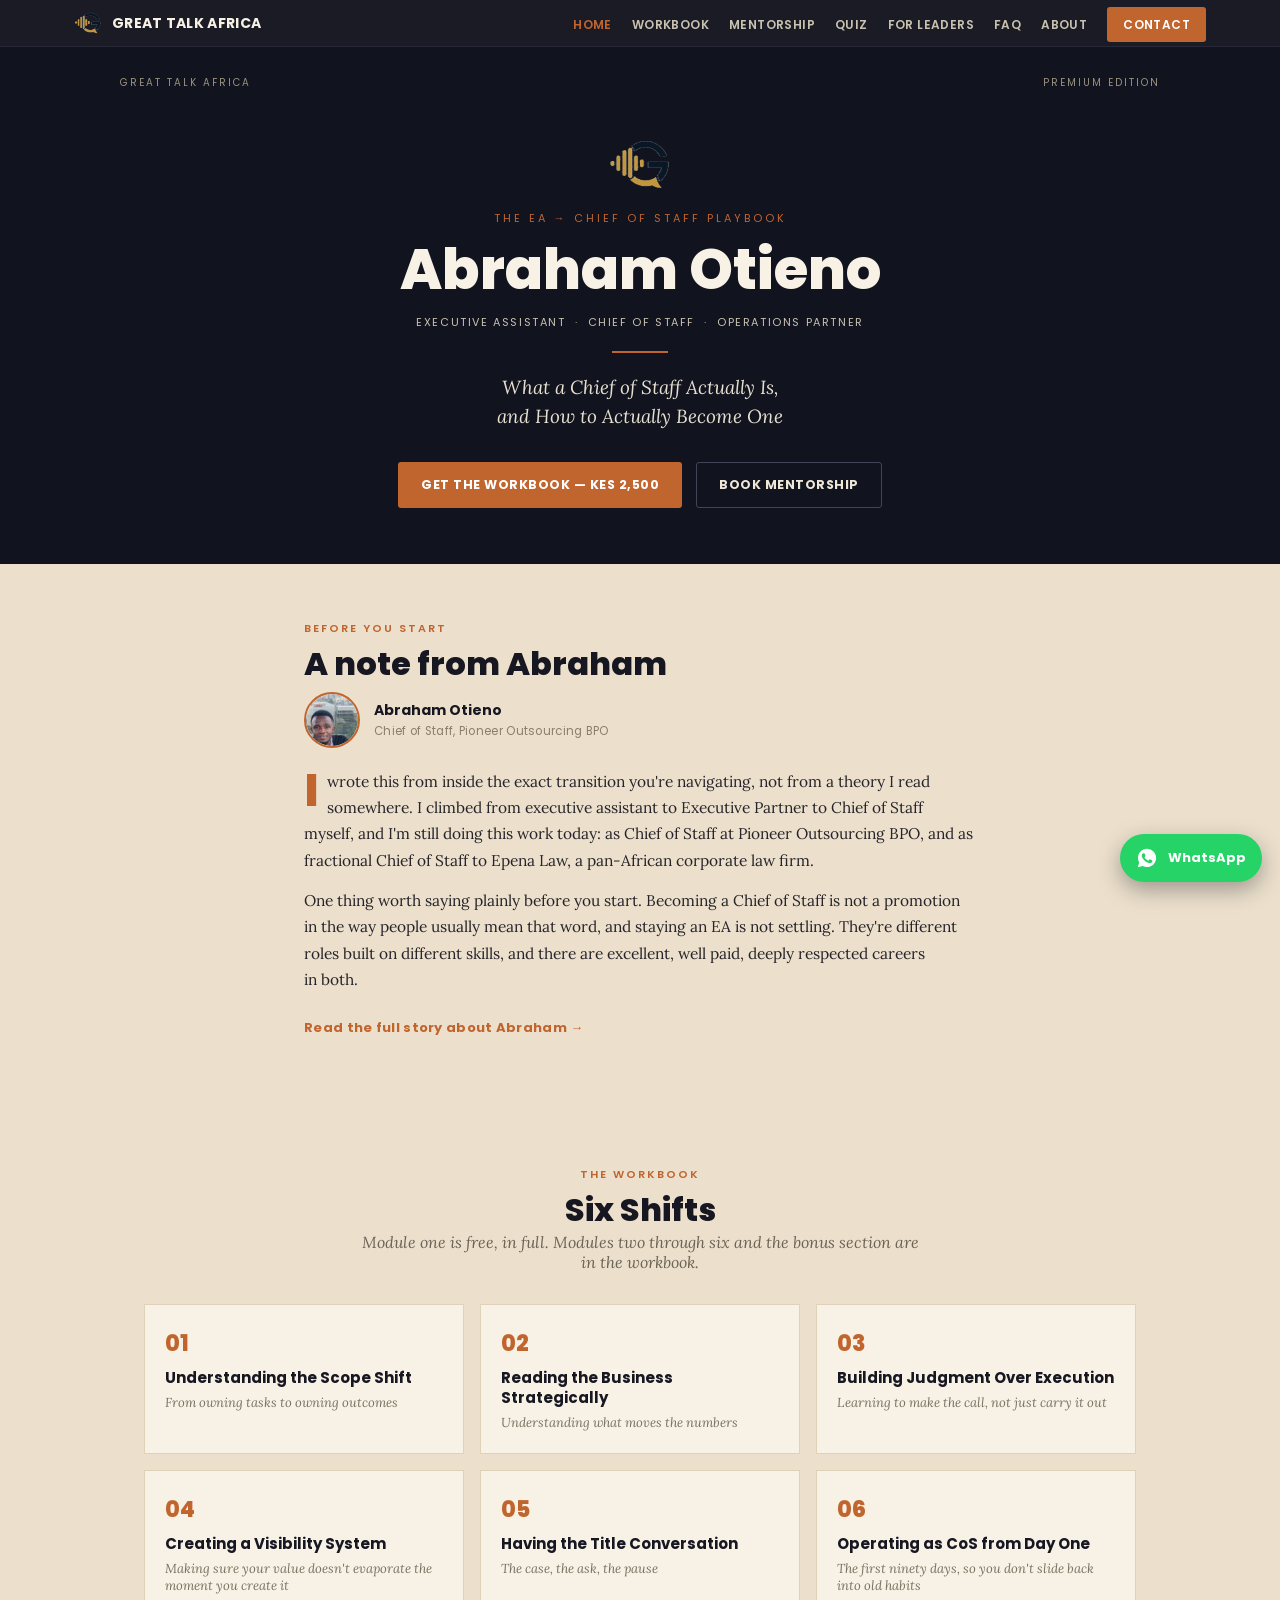
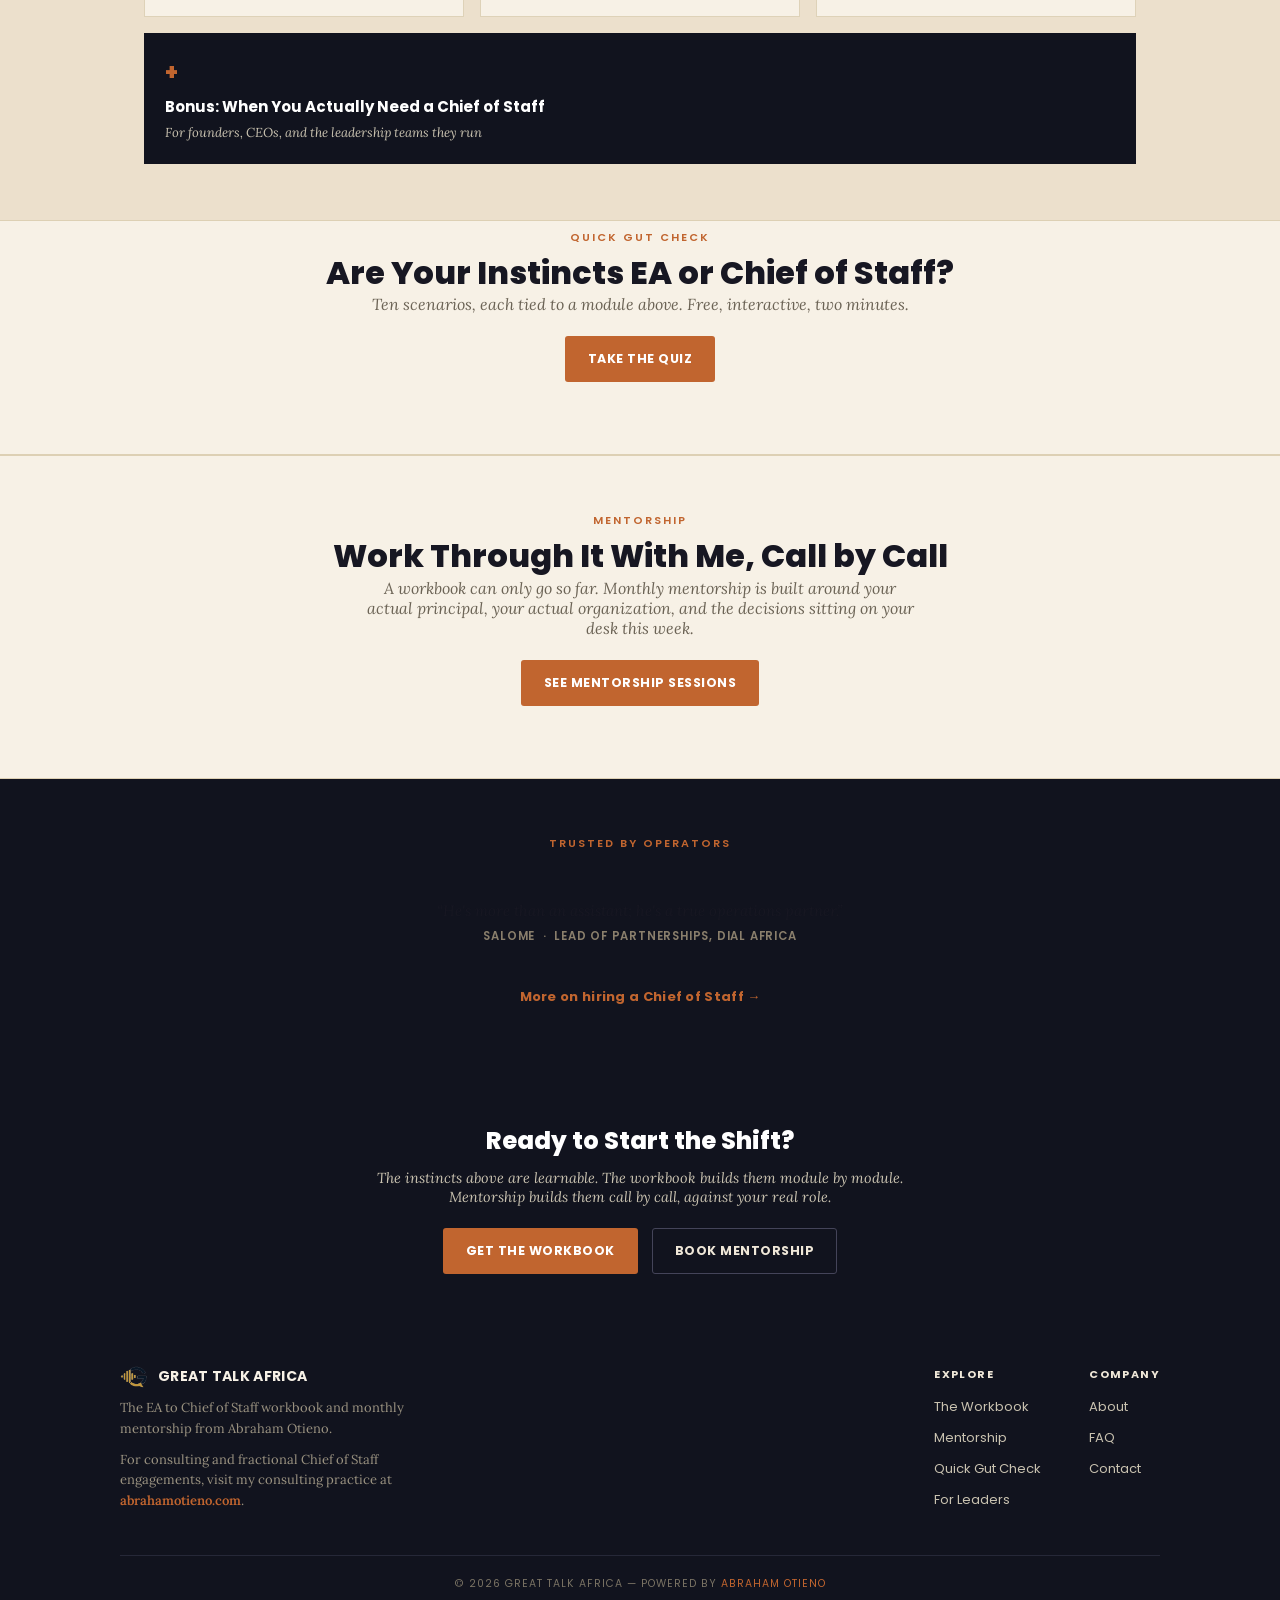
==== commit 9a27a176: "Credit abrahamotieno.com in the footer Adds a footer line pointing to the consulting practice at abr" ====
--- a/index.html
+++ b/index.html
@@ -200,6 +200,7 @@
     <div class="footer-brand">
       <a href="index.html" class="nav-brand"><img src="assets/img/gta-icon.png" alt="Great Talk Africa logo" width="28" height="22"><span>GREAT TALK AFRICA</span></a>
       <p>The EA to Chief of Staff workbook and monthly mentorship from Abraham Otieno.</p>
+      <p class="footer-consulting">For consulting and fractional Chief of Staff engagements, visit my consulting practice at <a href="https://abrahamotieno.com" target="_blank" rel="noopener">abrahamotieno.com</a>.</p>
     </div>
     <div class="footer-cols">
       <div class="footer-col">
@@ -222,7 +223,7 @@
     </div>
   </div>
   <div class="footer-bottom">
-    &copy; <span id="year"></span> ABRAHAMOTIENO.COM &middot; GREAT TALK AFRICA
+    &copy; <span id="year"></span> GREAT TALK AFRICA &mdash; Powered by <a href="https://abrahamotieno.com" target="_blank" rel="noopener">Abraham Otieno</a>
   </div>
 </footer>
 
--- a/assets/css/styles.css
+++ b/assets/css/styles.css
@@ -291,6 +291,9 @@
 .footer-brand{ max-width:320px; }
 .footer-brand .nav-brand{ margin-bottom:10px; }
 .footer-brand p{ font-size:13px; line-height:1.6; color:#9a9280; margin:0; }
+.footer-consulting{ margin-top:10px !important; }
+.footer-consulting a{ color:var(--orange); text-decoration:none; font-weight:600; }
+.footer-consulting a:hover{ text-decoration:underline; }
 .footer-cols{ display:flex; gap:48px; flex-wrap:wrap; }
 .footer-col h3{
   font-family:'Poppins',sans-serif; font-weight:700; font-size:11px; letter-spacing:1.4px; text-transform:uppercase;
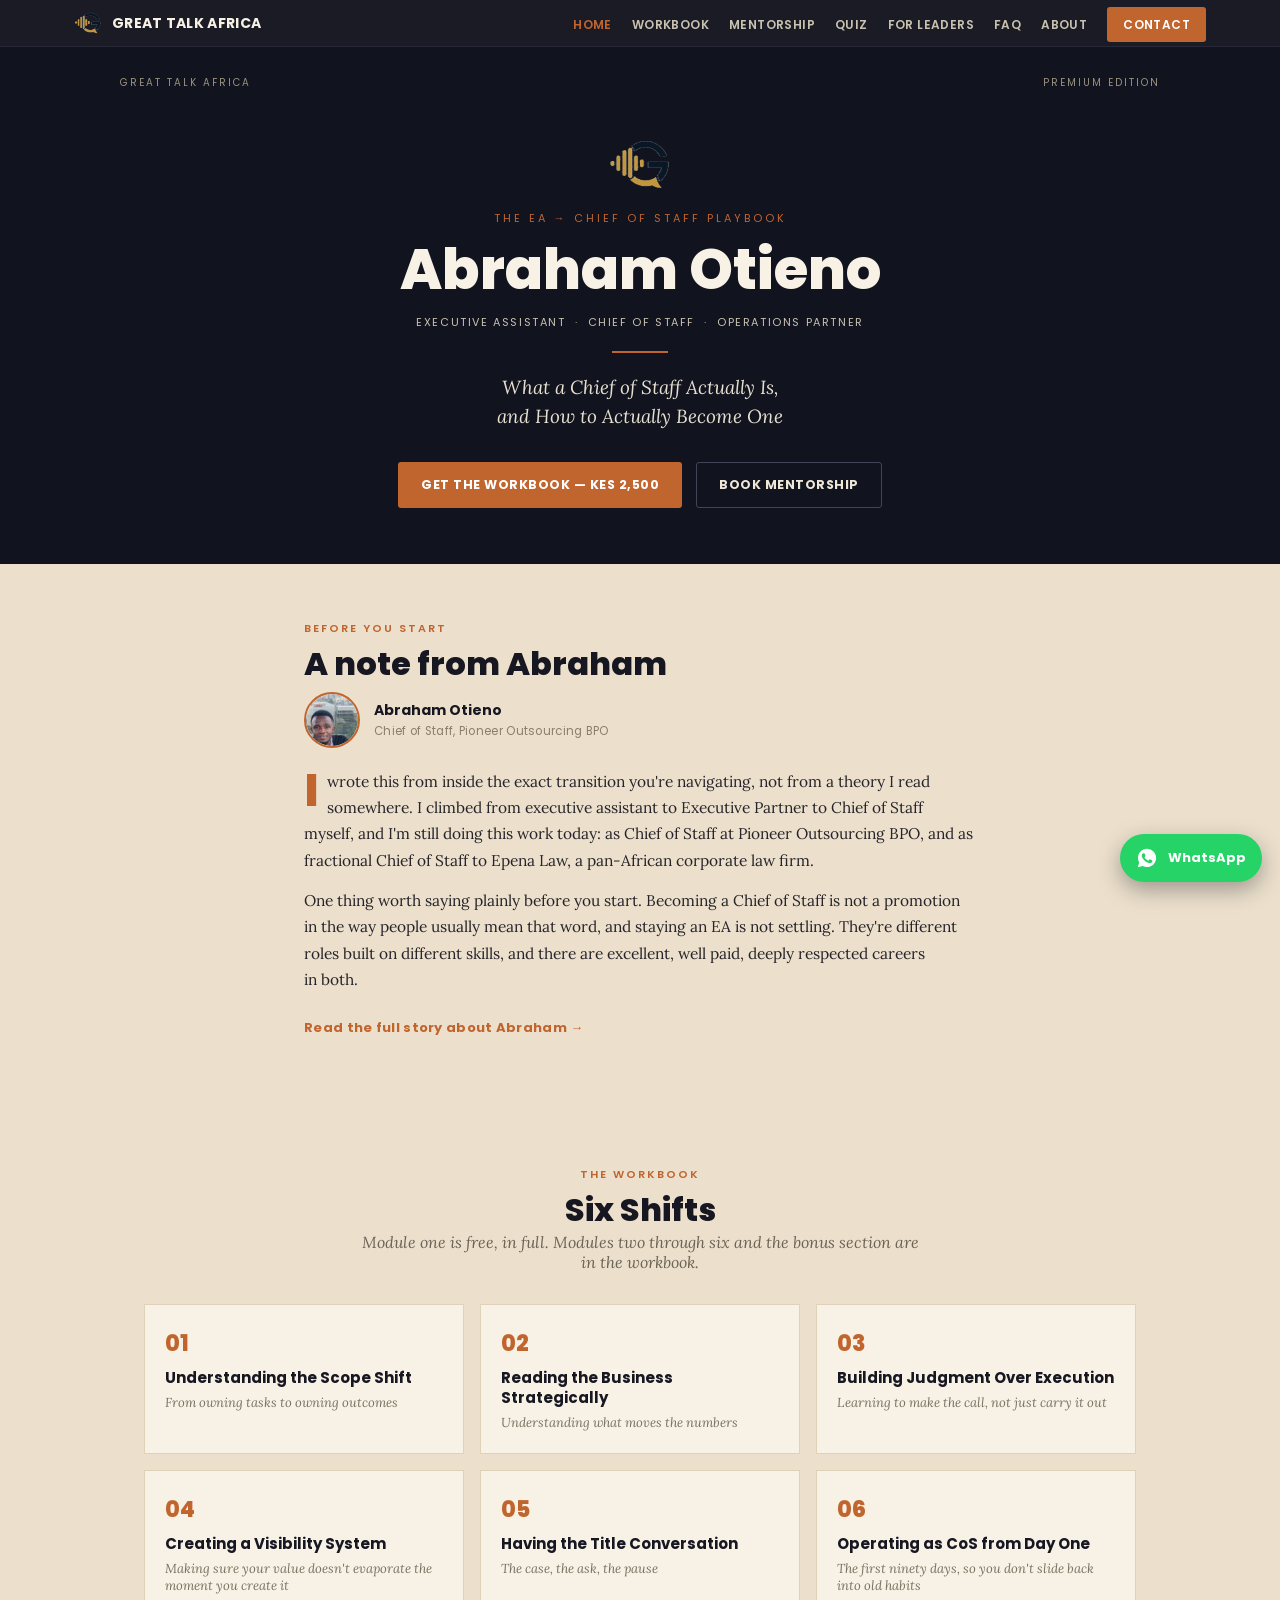
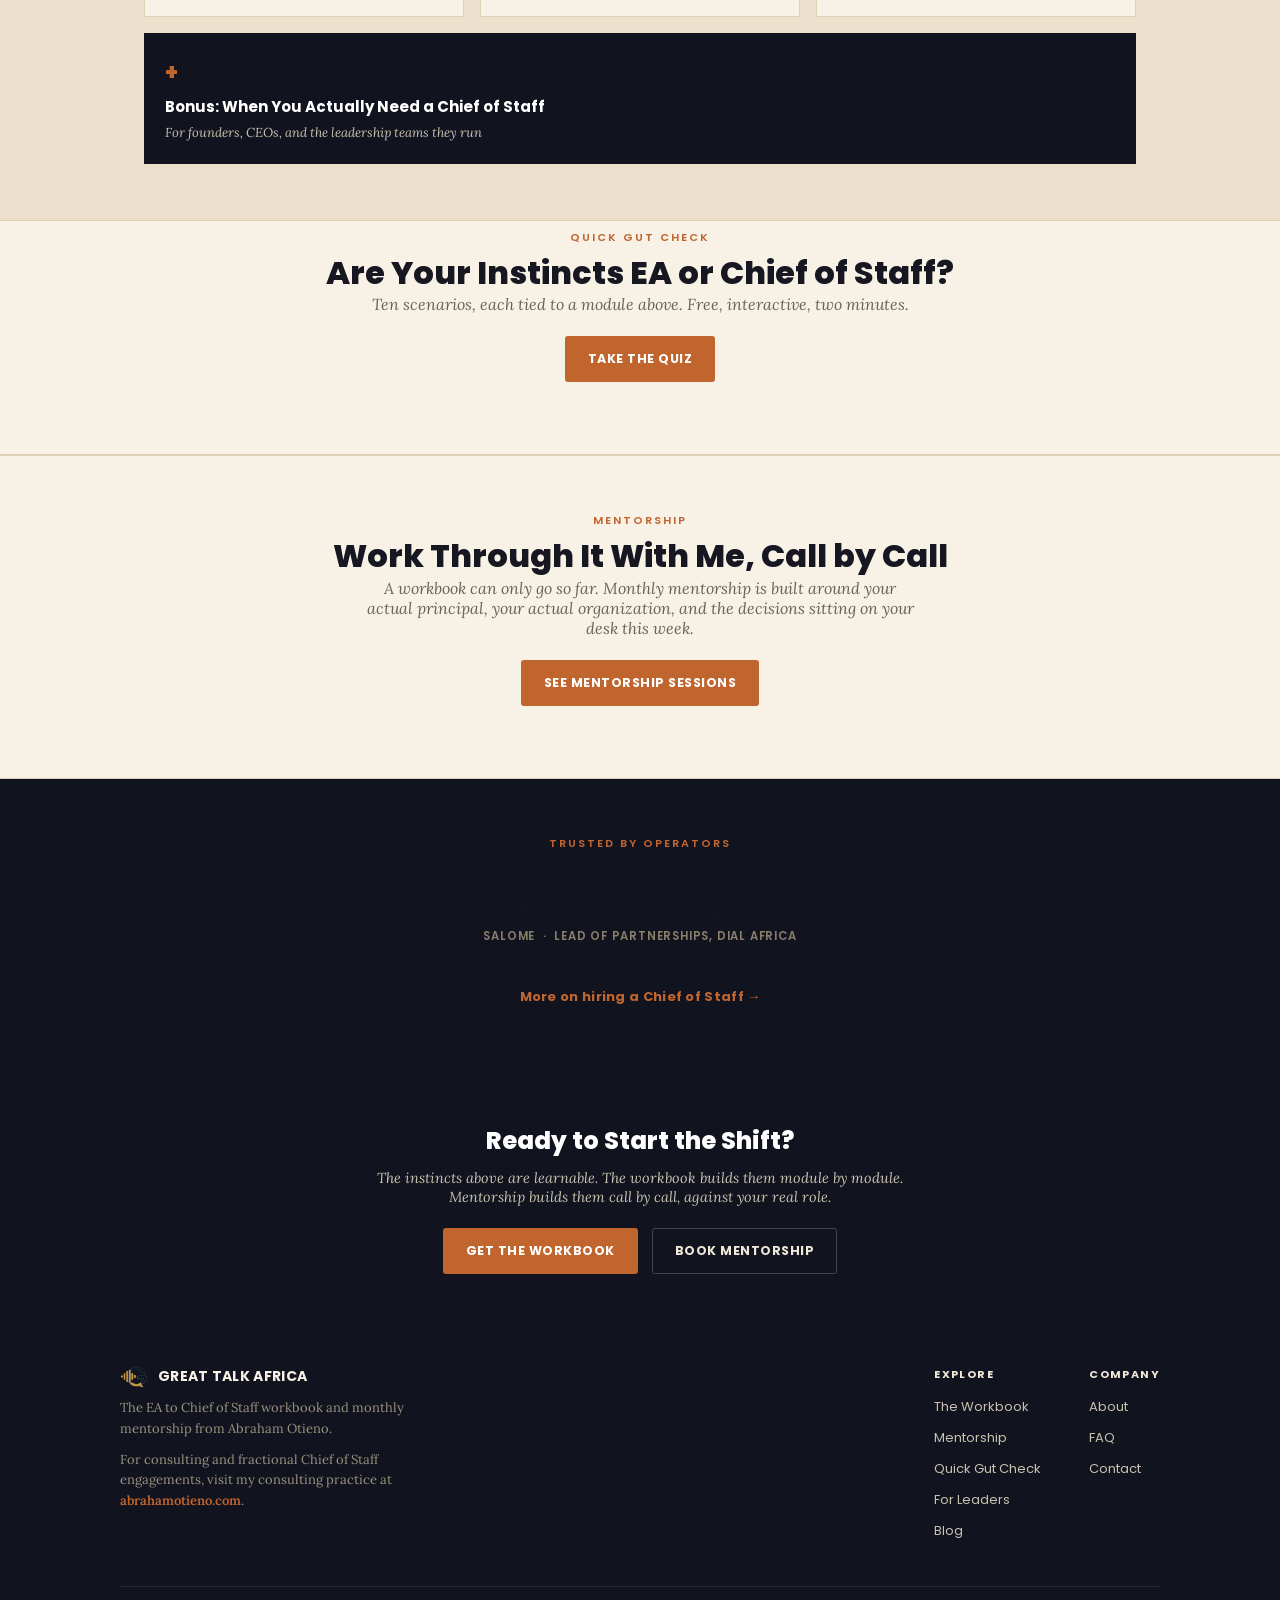
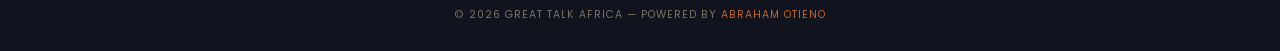
==== commit 413a442e: "Add blog section with three launch articles New /blog/ section with an index page and three articles" ====
--- a/index.html
+++ b/index.html
@@ -210,6 +210,7 @@
           <li><a href="mentorship.html">Mentorship</a></li>
           <li><a href="quiz.html">Quick Gut Check</a></li>
           <li><a href="for-leaders.html">For Leaders</a></li>
+          <li><a href="blog/index.html">Blog</a></li>
         </ul>
       </div>
       <div class="footer-col">
--- a/assets/css/styles.css
+++ b/assets/css/styles.css
@@ -502,6 +502,46 @@
   .whatsapp-float .wa-label{ display:none; }
 }
 
+/* ================= BLOG ================= */
+.blog-section{ background:var(--cream); }
+.blog-grid{ display:grid; grid-template-columns:1fr 1fr; gap:20px; margin-top:32px; }
+.blog-card{
+  background:var(--cream-light); border:1px solid #ded2b8; padding:24px 22px; text-decoration:none;
+  color:var(--navy-text); transition:border-color .2s ease, transform .2s ease, box-shadow .2s ease; display:block;
+}
+.blog-card:hover{ border-color:var(--orange); transform:translateY(-2px); box-shadow:0 8px 20px rgba(193,101,47,0.12); }
+.blog-tag{ font-family:'Poppins',sans-serif; font-weight:700; font-size:10.5px; letter-spacing:1.4px; text-transform:uppercase; color:var(--orange); margin-bottom:10px; display:block; }
+.blog-card-title{ font-family:'Poppins',sans-serif; font-weight:700; font-size:17px; margin-bottom:8px; line-height:1.35; color:var(--navy-text); }
+.blog-card-summary{ font-size:14px; line-height:1.6; color:var(--body-text); margin-bottom:12px; }
+.blog-card-meta{ font-family:'Poppins',sans-serif; font-size:11px; color:var(--muted); letter-spacing:0.3px; }
+@media (max-width:700px){ .blog-grid{ grid-template-columns:1fr; } }
+
+.article-header{ background:var(--navy); color:#EFE7D8; padding:52px 20px 40px; }
+.article-header .breadcrumbs{ text-align:center; }
+.article-meta-row{ display:flex; justify-content:center; align-items:center; gap:14px; flex-wrap:wrap; margin-top:14px; }
+.article-tag{ font-family:'Poppins',sans-serif; font-weight:700; font-size:10.5px; letter-spacing:1.4px; text-transform:uppercase; color:var(--orange); }
+.article-date{ font-family:'Poppins',sans-serif; font-size:11.5px; color:#9a9280; }
+.article-author-row{ display:flex; align-items:center; justify-content:center; gap:10px; margin-top:18px; }
+.article-author-row img{ width:36px; height:36px; border-radius:50%; border:2px solid var(--orange); }
+.article-author-name{ font-family:'Poppins',sans-serif; font-weight:600; font-size:13px; color:#EFE7D8; }
+
+.article-body{ max-width:720px; margin:0 auto; padding:0 24px; }
+.article-body p{ font-size:16px; line-height:1.75; margin:0 0 18px 0; color:var(--body-text); }
+.article-body h2{ font-family:'Poppins',sans-serif; font-weight:700; font-size:22px; color:var(--navy-text); margin:36px 0 14px 0; }
+.article-body h3{ font-family:'Poppins',sans-serif; font-weight:700; font-size:18px; color:var(--navy-text); margin:28px 0 12px 0; }
+.article-body ul, .article-body ol{ margin:0 0 18px 0; padding-left:22px; }
+.article-body li{ font-size:16px; line-height:1.7; margin-bottom:10px; color:var(--body-text); }
+.article-body strong{ color:var(--navy-text); }
+.article-body a{ color:var(--orange); font-weight:600; text-decoration:none; }
+.article-body a:hover{ text-decoration:underline; }
+.article-cta{
+  background:var(--cream-light); border:1px solid #ded2b8; border-left:4px solid var(--orange);
+  padding:22px 24px; margin:32px 0;
+}
+.article-cta p{ margin:0 0 12px 0 !important; }
+.article-cta p:last-child{ margin-bottom:0 !important; }
+.article-lede{ font-family:'Lora',serif; font-style:italic; font-size:18px !important; line-height:1.6 !important; color:#4a453c !important; }
+
 /* ================= 404 ================= */
 .error-section{ background:var(--cream); text-align:center; padding:96px 20px; }
 .error-code{ font-family:'Poppins',sans-serif; font-weight:800; font-size:clamp(48px,10vw,96px); color:var(--orange); margin:0; line-height:1; }
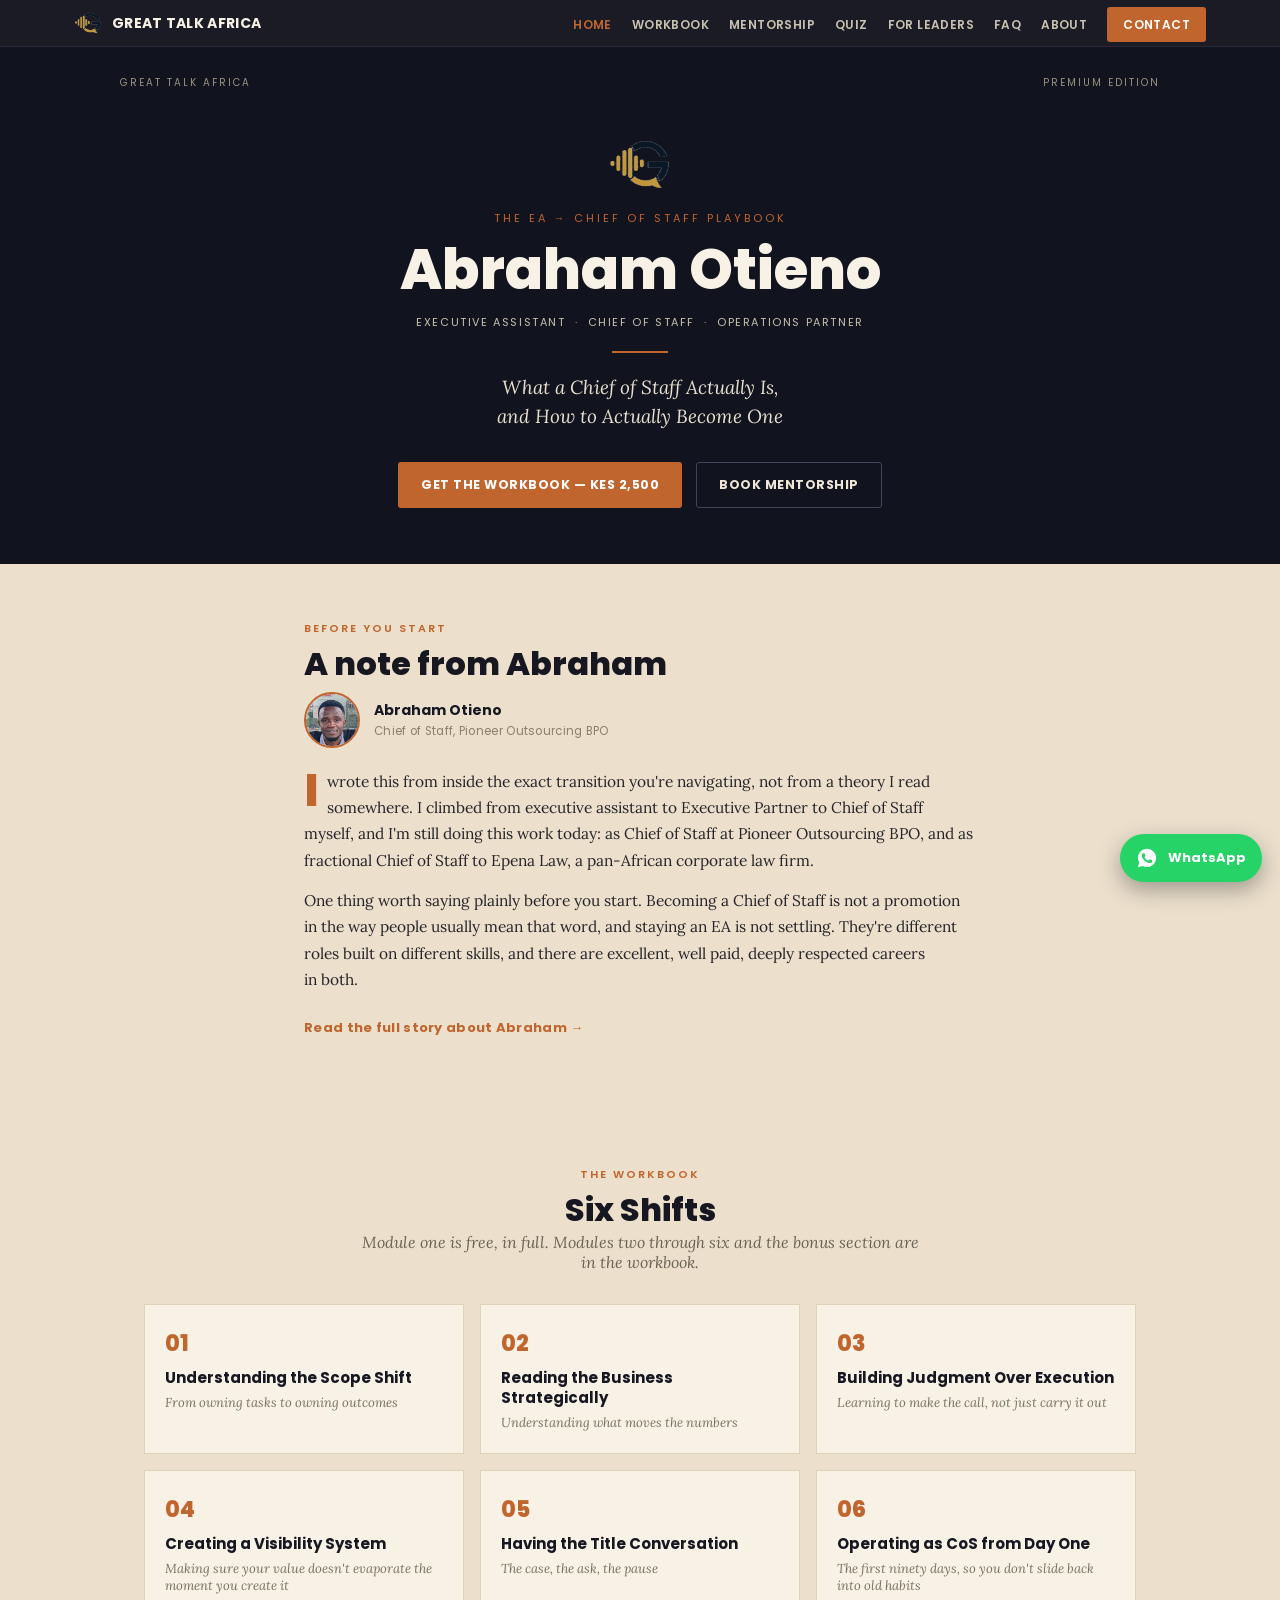
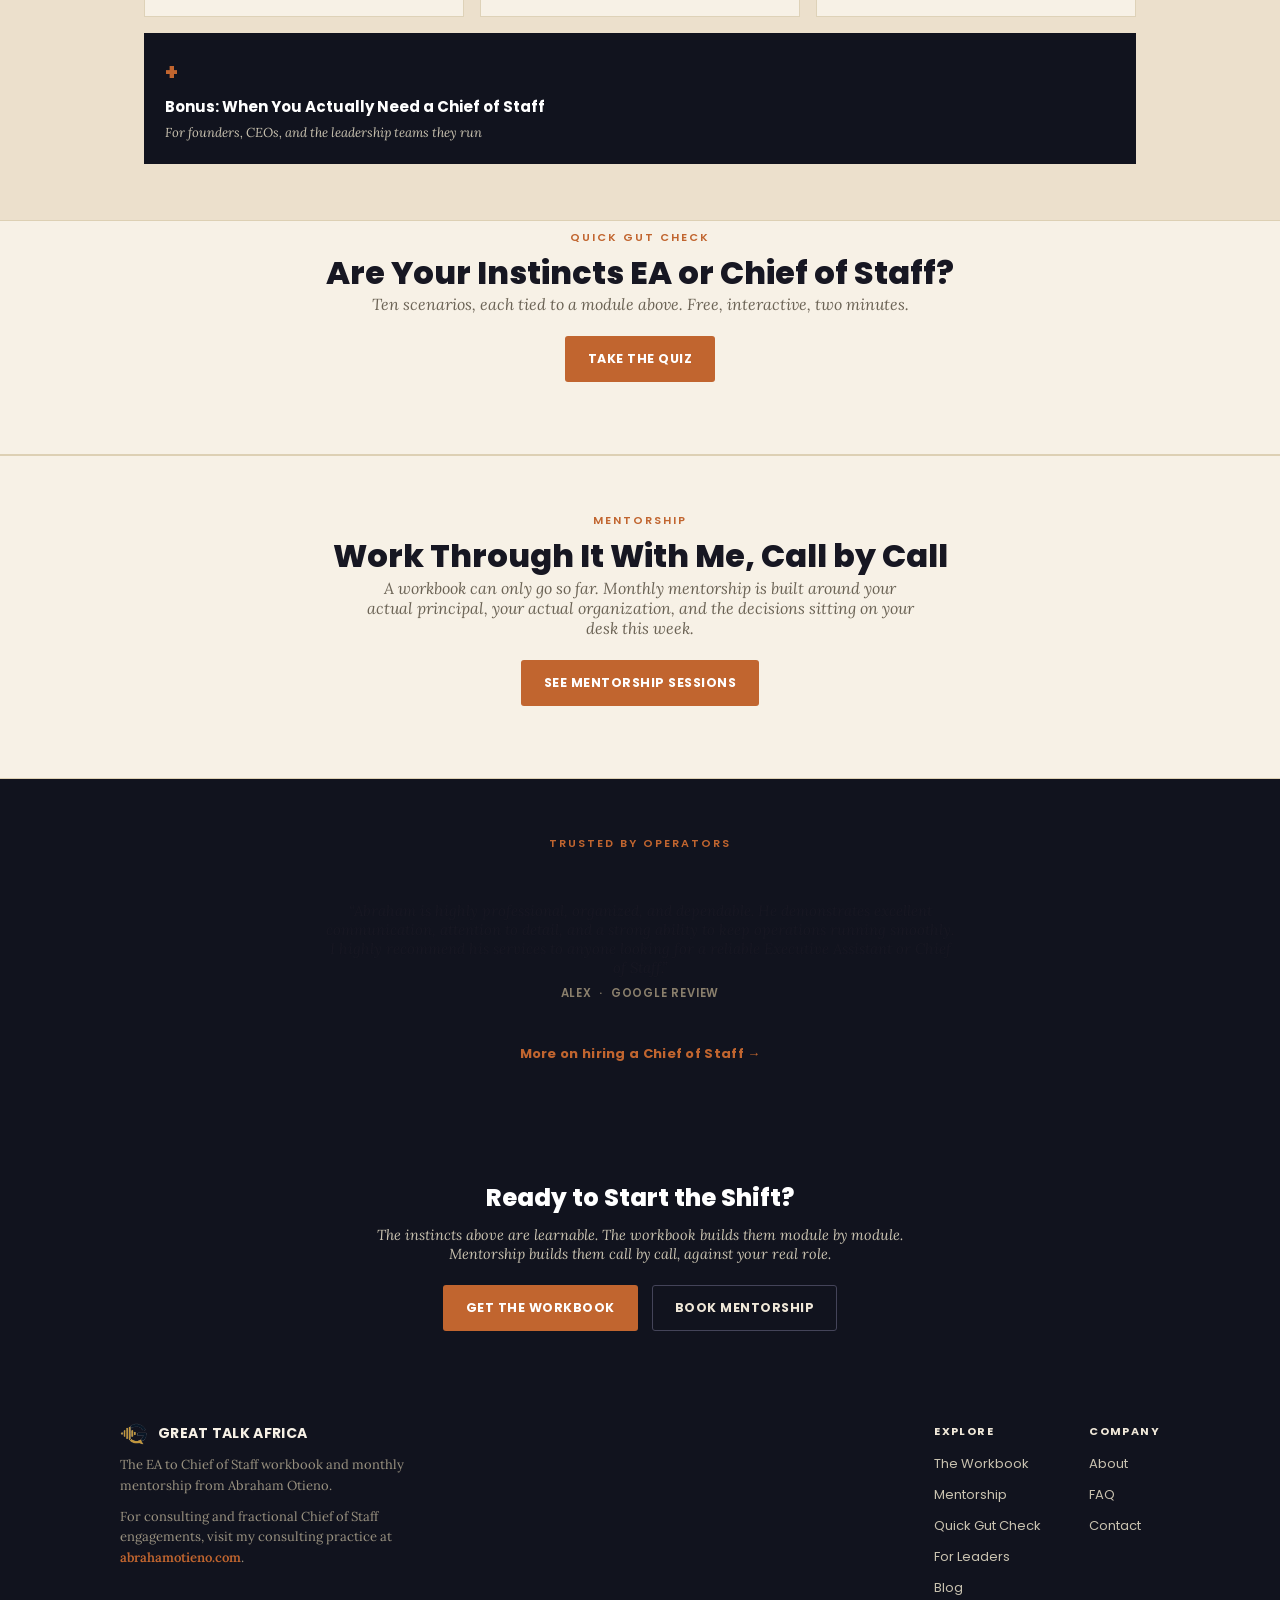
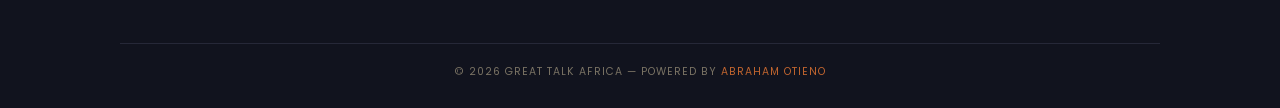
==== commit a56bd8d4: "Replace testimonials with real Google reviews, upgrade photos, add favicon set - Swap placeholder te" ====
--- a/index.html
+++ b/index.html
@@ -7,7 +7,11 @@
 <meta name="description" content="The EA to Chief of Staff workbook and monthly mentorship from Abraham Otieno, Chief of Staff at Pioneer Outsourcing BPO. Six real shifts, a free first module, and calls built around your actual role.">
 <link rel="canonical" href="https://greattalk.africa/">
 <meta name="theme-color" content="#11131E">
-<link rel="icon" href="GTA-logo.png" type="image/png">
+<link rel="icon" href="favicon.ico" sizes="any">
+<link rel="icon" href="favicon-32x32.png" type="image/png" sizes="32x32">
+<link rel="icon" href="favicon-16x16.png" type="image/png" sizes="16x16">
+<link rel="apple-touch-icon" href="apple-touch-icon.png">
+<link rel="manifest" href="site.webmanifest">
 
 <meta property="og:type" content="website">
 <meta property="og:site_name" content="Great Talk Africa">
@@ -94,7 +98,7 @@
     <div class="section-eyebrow">BEFORE YOU START</div>
     <h2 class="page-title">A note from Abraham</h2>
     <div class="byline-row">
-      <img src="assets/img/abraham-otieno-avatar.png" alt="Abraham Otieno" class="byline-avatar" width="56" height="56" loading="eager">
+      <img src="assets/img/abraham-otieno-avatar.jpg" alt="Abraham Otieno" class="byline-avatar" width="56" height="56" loading="eager">
       <div>
         <div class="byline-name">Abraham Otieno</div>
         <div class="byline-role">Chief of Staff, Pioneer Outsourcing BPO</div>
@@ -175,8 +179,8 @@
   <div class="container narrow center">
     <div class="section-eyebrow center">TRUSTED BY OPERATORS</div>
     <div class="testimonial" style="border-left:none; background:transparent; text-align:center;">
-      <p>&ldquo;He's more than an assistant; he's a true operations partner.&rdquo;</p>
-      <div class="testimonial-name">SALOME &nbsp;&middot;&nbsp; LEAD OF PARTNERSHIPS, DIAL AFRICA</div>
+      <p>&ldquo;Abraham is highly professional, organized, and dependable. He demonstrates excellent communication, attention to detail, and a strong ability to keep operations running smoothly. I highly recommend his services to anyone looking for a reliable Executive Assistant or Chief of Staff.&rdquo;</p>
+      <div class="testimonial-name">ALEX &nbsp;&middot;&nbsp; GOOGLE REVIEW</div>
     </div>
     <p style="margin-top:12px;"><a class="quiz-cta" href="for-leaders.html" style="color:var(--orange);">More on hiring a Chief of Staff &rarr;</a></p>
   </div>
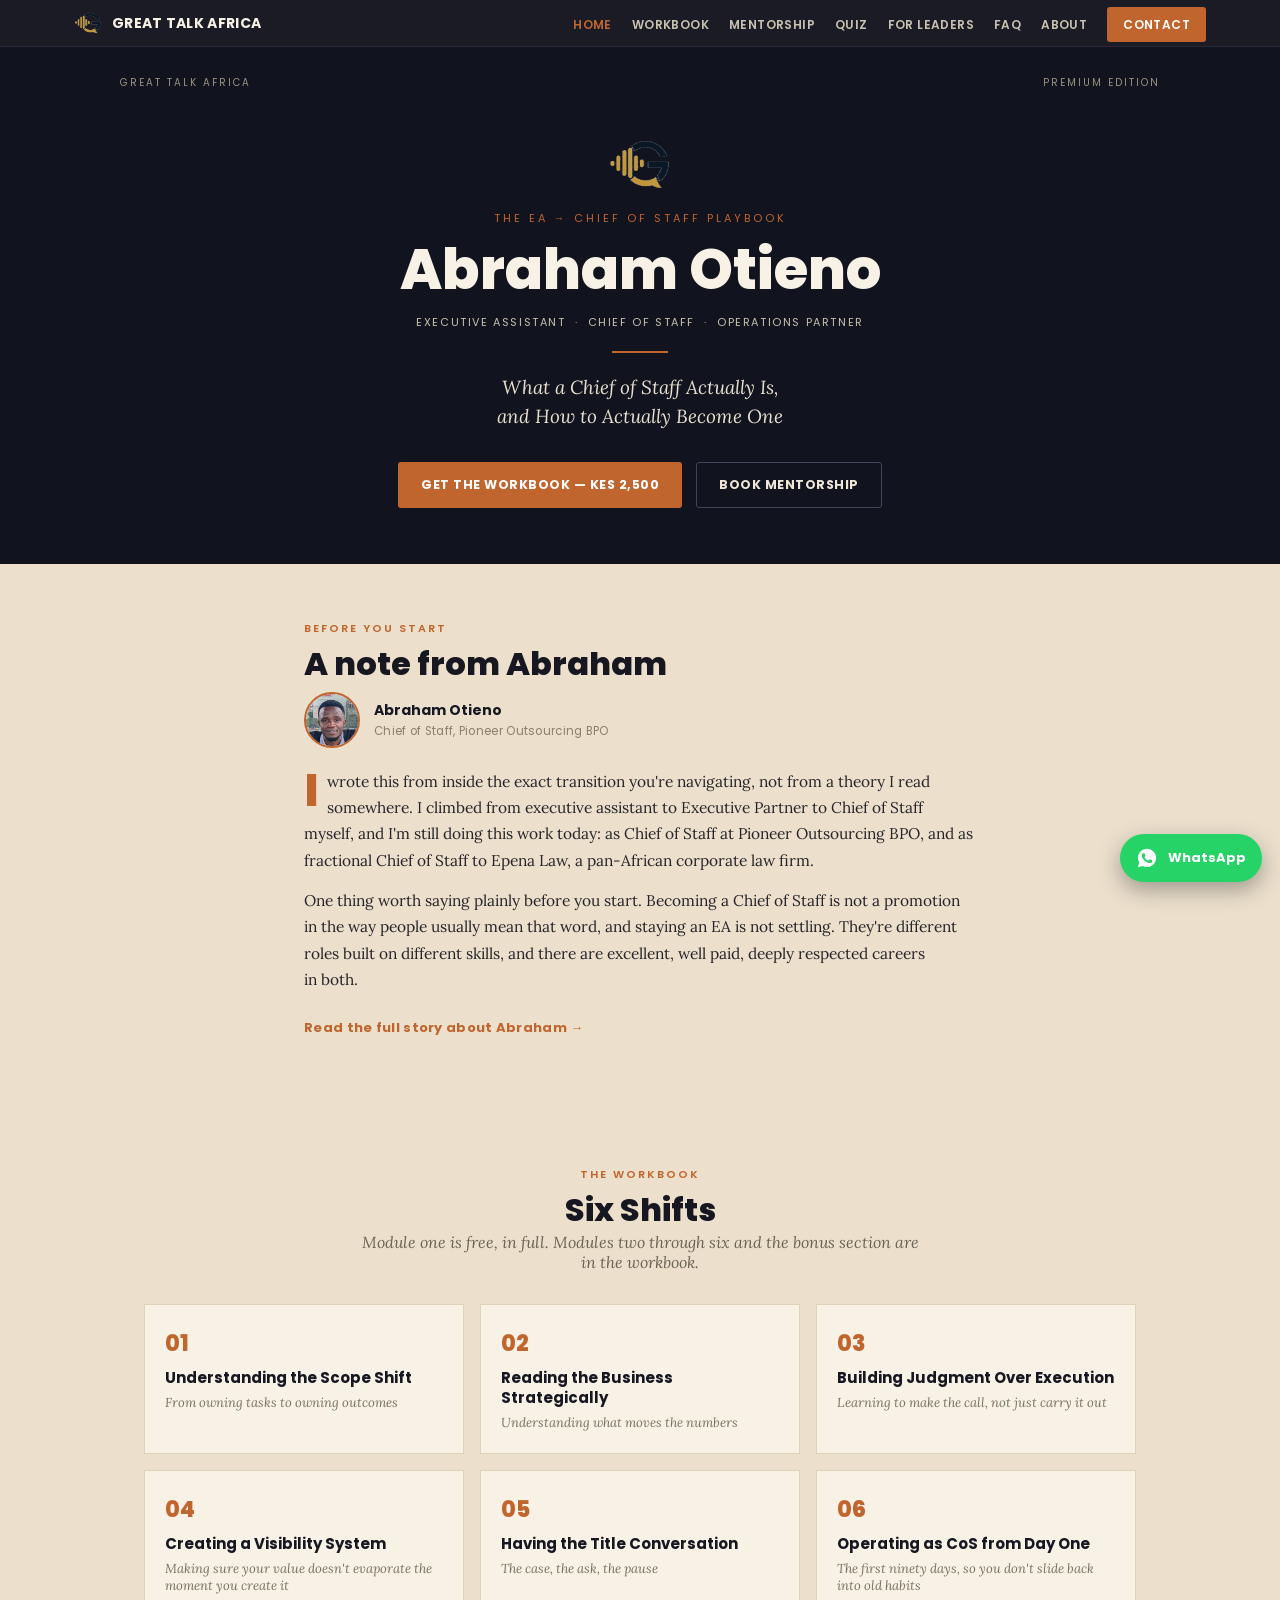
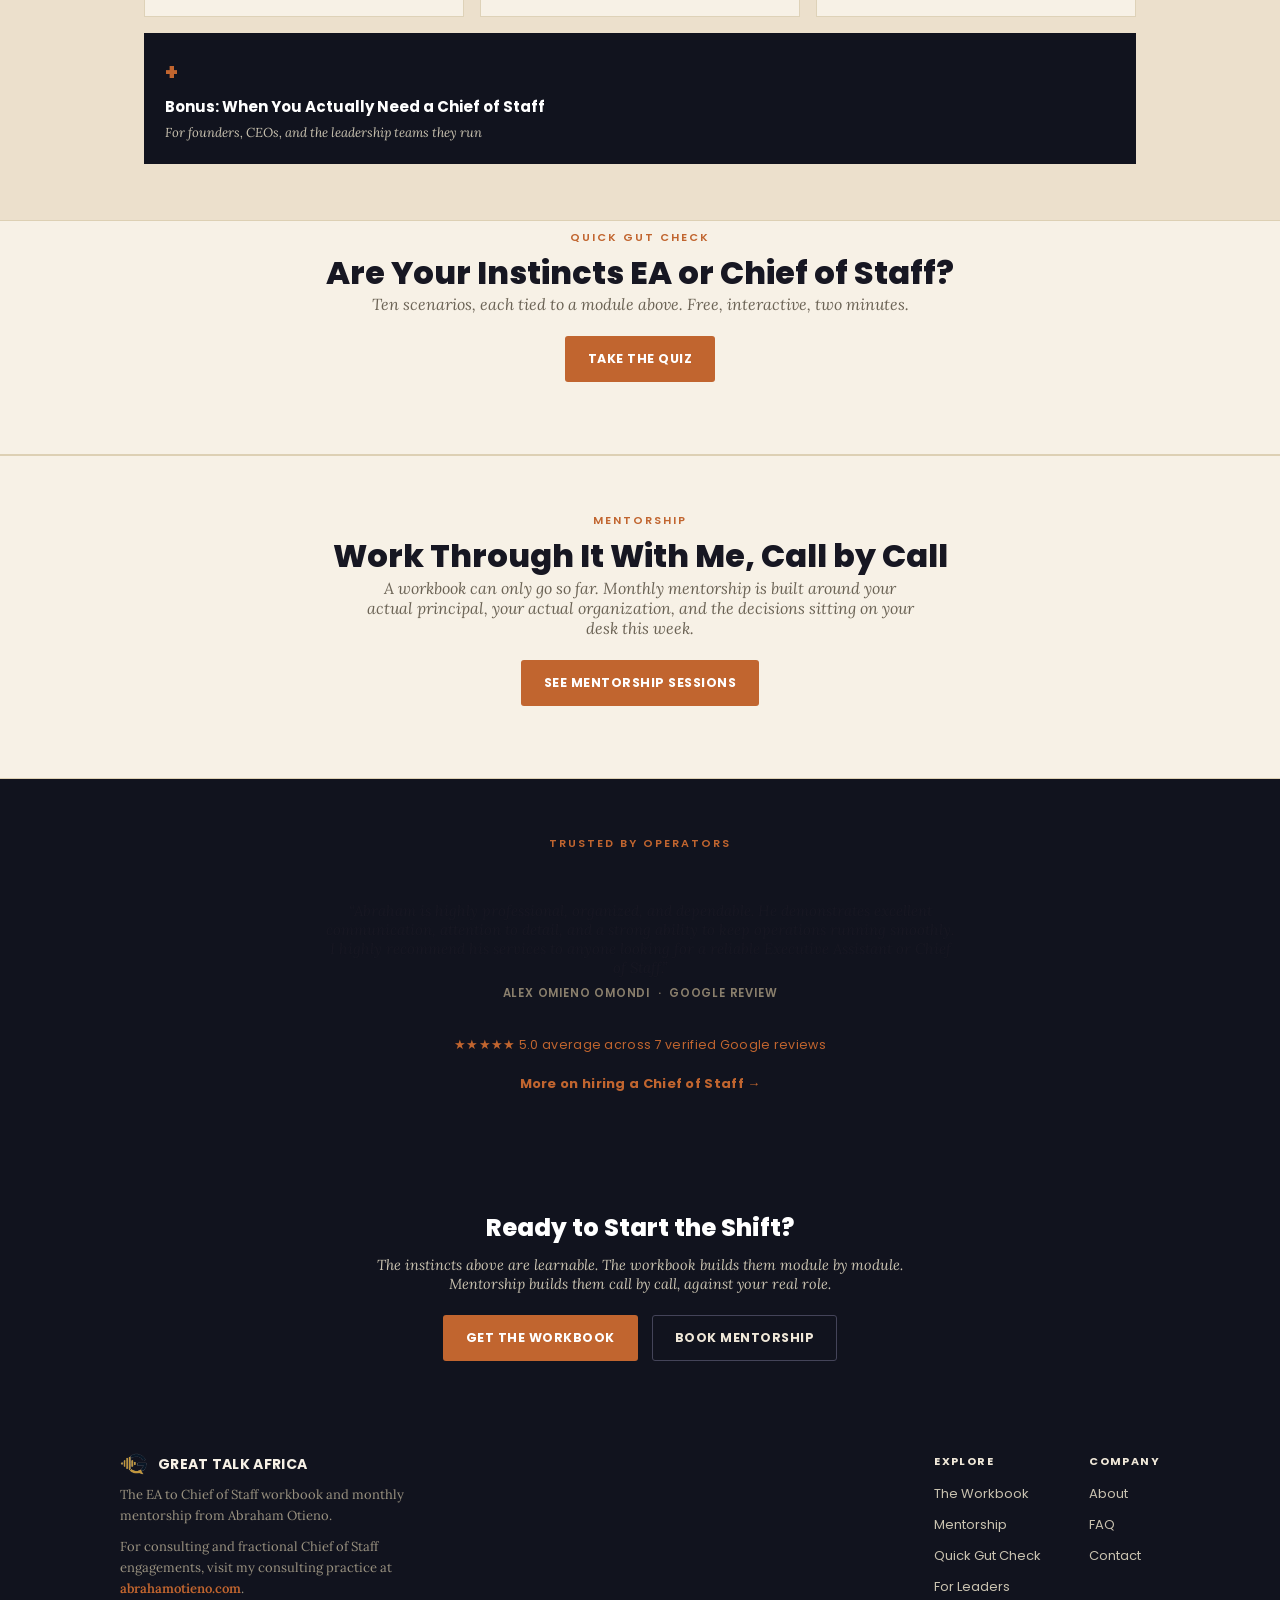
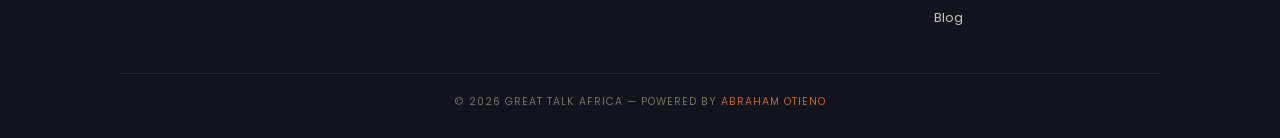
==== commit 79c1ecf4: "Upgrade testimonials, add track-record stats, a real story, and a product cover - Replace testimonia" ====
--- a/index.html
+++ b/index.html
@@ -180,8 +180,9 @@
     <div class="section-eyebrow center">TRUSTED BY OPERATORS</div>
     <div class="testimonial" style="border-left:none; background:transparent; text-align:center;">
       <p>&ldquo;Abraham is highly professional, organized, and dependable. He demonstrates excellent communication, attention to detail, and a strong ability to keep operations running smoothly. I highly recommend his services to anyone looking for a reliable Executive Assistant or Chief of Staff.&rdquo;</p>
-      <div class="testimonial-name">ALEX &nbsp;&middot;&nbsp; GOOGLE REVIEW</div>
-    </div>
+      <div class="testimonial-name">ALEX OMIENO OMONDI &nbsp;&middot;&nbsp; GOOGLE REVIEW</div>
+    </div>
+    <p class="rating-line">&#9733;&#9733;&#9733;&#9733;&#9733; 5.0 average across 7 verified Google reviews</p>
     <p style="margin-top:12px;"><a class="quiz-cta" href="for-leaders.html" style="color:var(--orange);">More on hiring a Chief of Staff &rarr;</a></p>
   </div>
 </section>
--- a/assets/css/styles.css
+++ b/assets/css/styles.css
@@ -260,6 +260,21 @@
 .testimonial{ background:var(--cream-light); border-left:4px solid var(--green); padding:18px 22px; margin:16px 0; color:var(--navy-text); }
 .testimonial p{ font-style:italic; font-size:15px; margin-bottom:8px; color:var(--navy-text); }
 .testimonial-name{ font-family:'Poppins',sans-serif; font-weight:600; font-size:11.5px; letter-spacing:0.8px; text-transform:uppercase; color:var(--muted); }
+.rating-line{ text-align:center; font-family:'Poppins',sans-serif; font-size:12.5px; letter-spacing:0.3px; color:var(--orange); margin-top:14px !important; }
+
+/* ================= PRODUCT COVER ================= */
+.product-cover{
+  width:270px; height:auto; margin:28px auto 4px; border-radius:6px;
+  box-shadow:0 24px 50px rgba(17,19,30,0.28), 0 4px 14px rgba(17,19,30,0.18);
+  transform:rotate(-1.5deg);
+}
+
+/* ================= TRACK RECORD STATS ================= */
+.stats-row{ display:grid; grid-template-columns:repeat(4, 1fr); gap:20px; margin:28px 0; text-align:center; }
+.stat-item .stat-num{ font-family:'Poppins',sans-serif; font-weight:800; font-size:clamp(22px,3.4vw,30px); color:var(--orange); line-height:1; font-variant-numeric:tabular-nums; }
+.stat-item .stat-label{ font-family:'Poppins',sans-serif; font-size:10.5px; letter-spacing:0.6px; text-transform:uppercase; color:var(--muted); margin-top:6px; line-height:1.4; }
+.bonus-section .stat-item .stat-label{ color:#9a9280; }
+@media (max-width:700px){ .stats-row{ grid-template-columns:repeat(2, 1fr); gap:24px 16px; } }
 
 /* ================= BONUS SECTION BG ================= */
 .bonus-section{ background:var(--navy); color:#EFE7D8; }
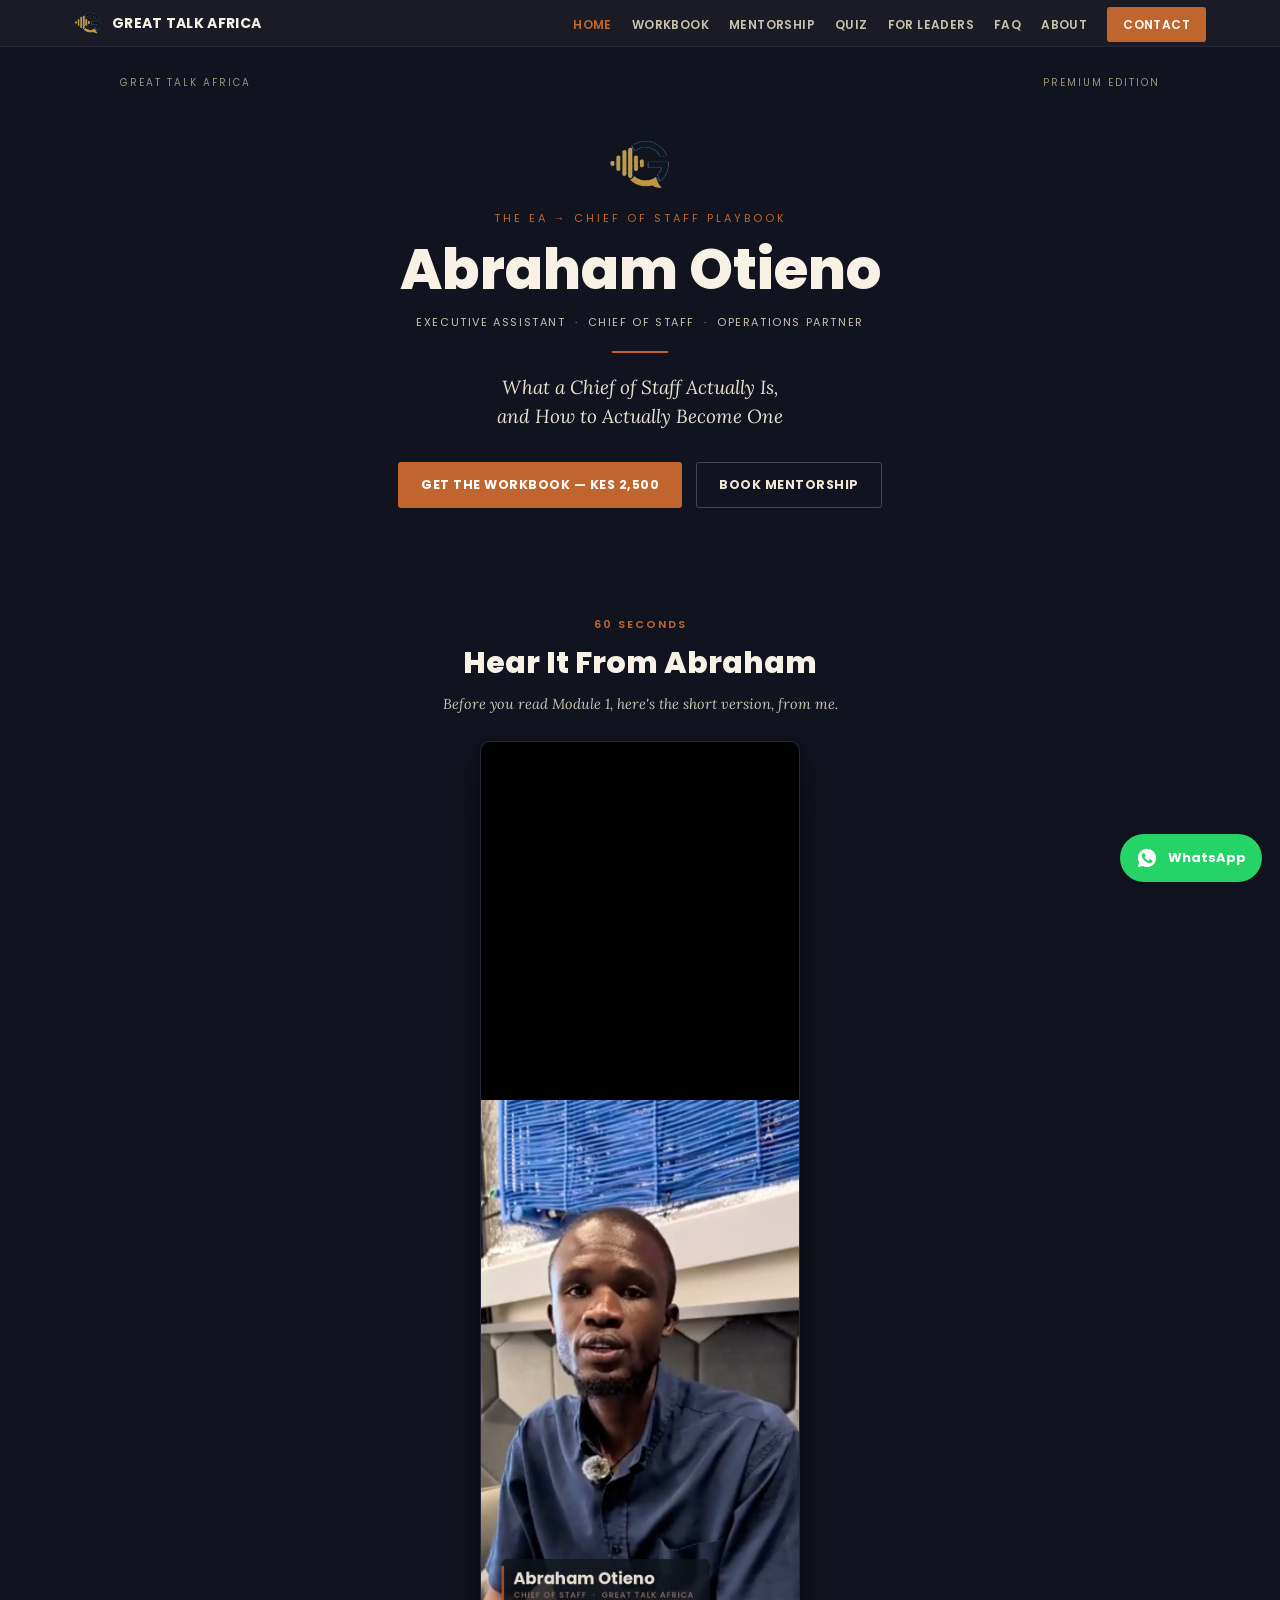
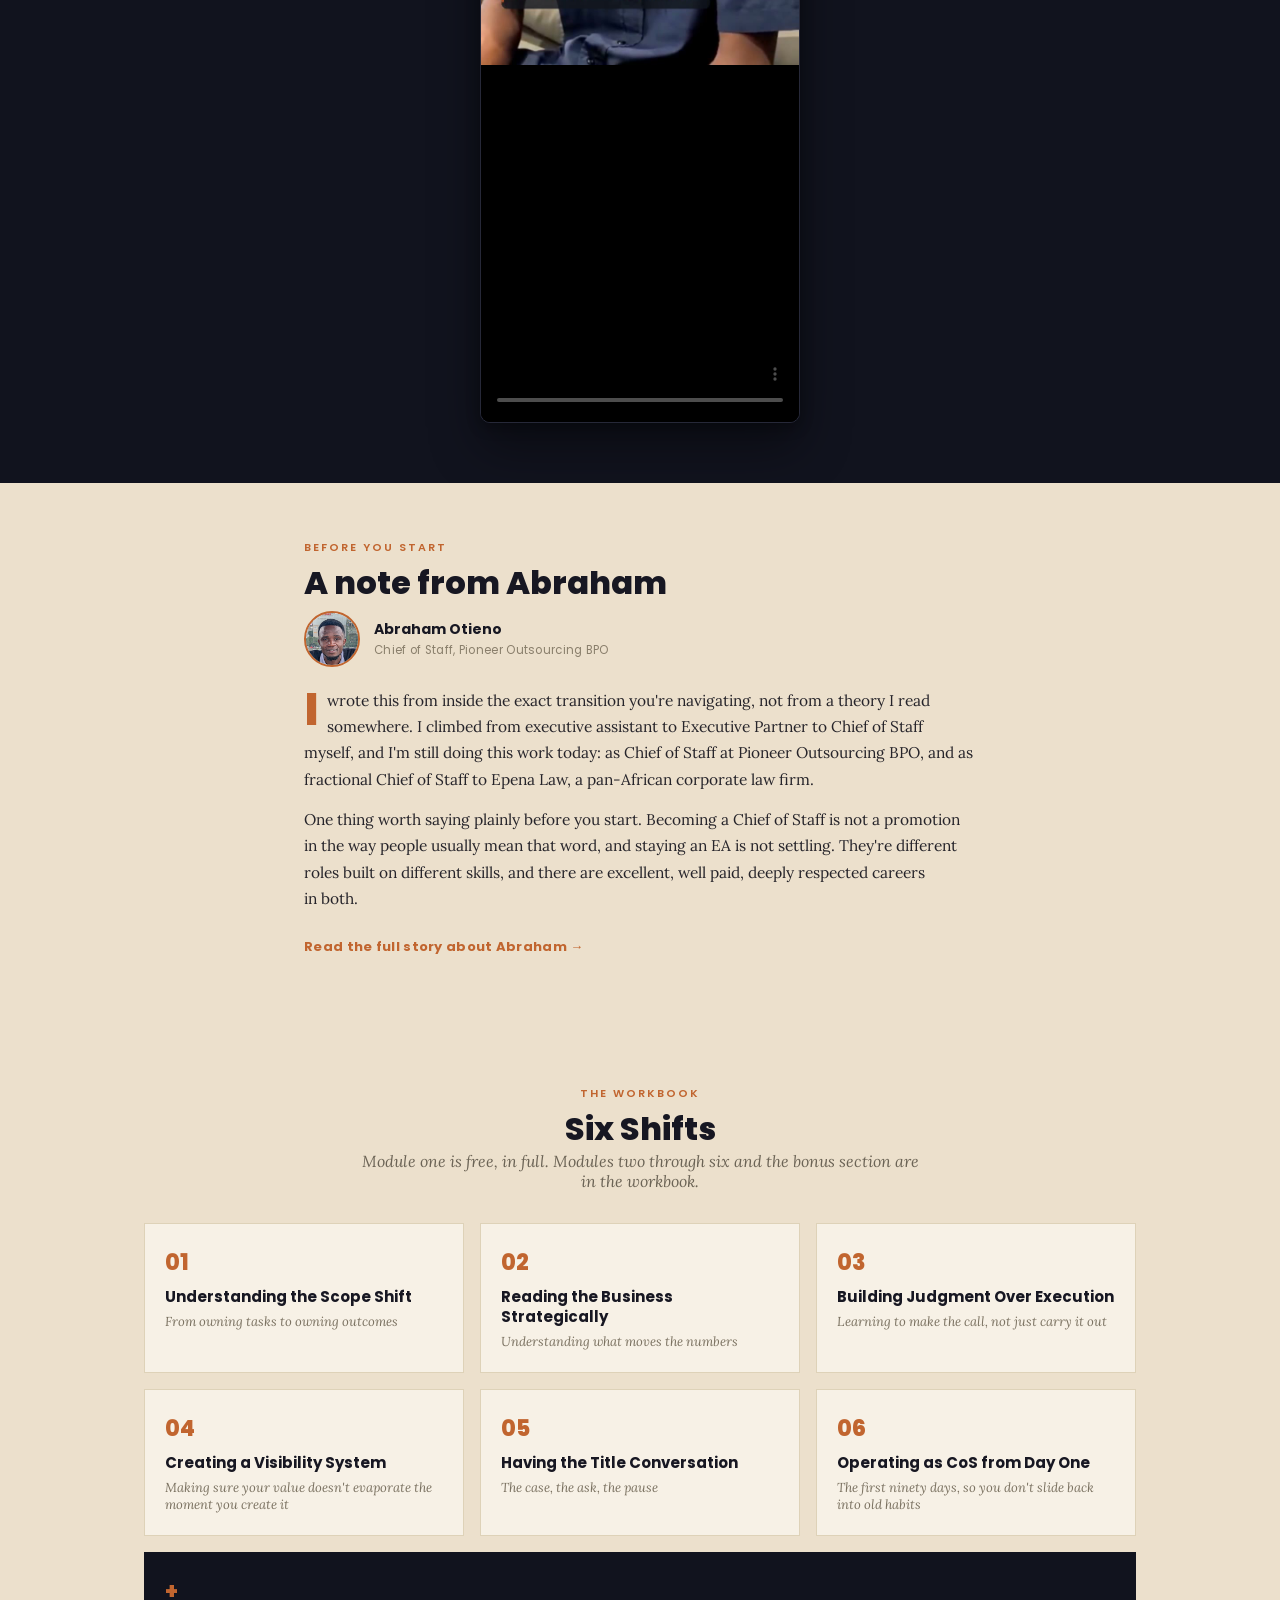
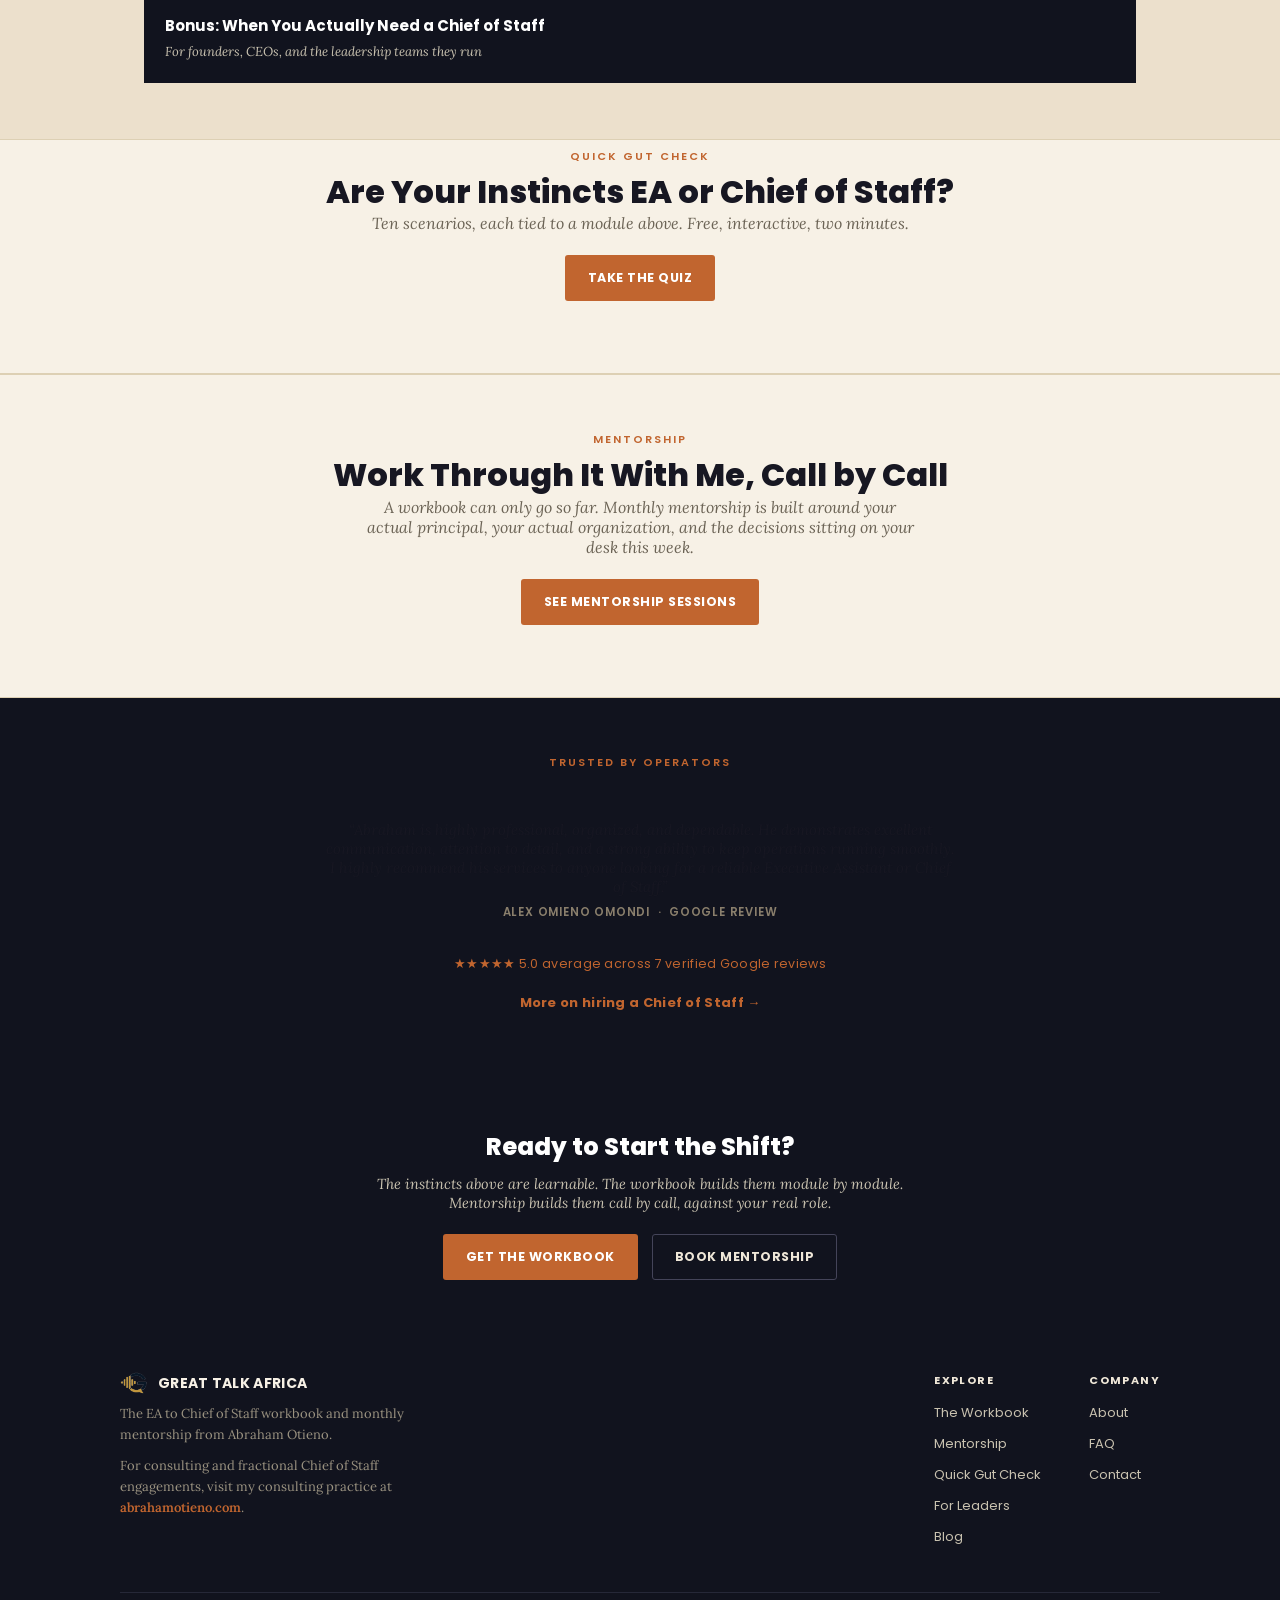
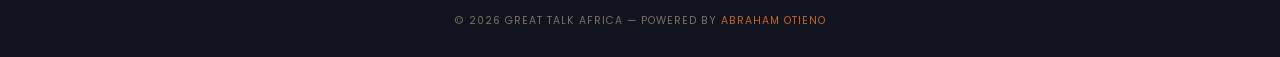
==== commit 85c73f33: "Add Abraham's intro video to Home and About Compressed the source video (47MB, 1080x1920) down to a " ====
--- a/index.html
+++ b/index.html
@@ -50,6 +50,19 @@
   "sameAs": ["https://abrahamotieno.com"]
 }
 </script>
+<script type="application/ld+json">
+{
+  "@context": "https://schema.org",
+  "@type": "VideoObject",
+  "name": "Hear It From Abraham — Great Talk Africa",
+  "description": "Abraham Otieno introduces Great Talk Africa: the real difference between an Executive Assistant and a Chief of Staff, and why the shift from tasks to outcomes is learnable.",
+  "thumbnailUrl": "https://greattalk.africa/assets/img/video-poster.jpg",
+  "uploadDate": "2026-08-22",
+  "duration": "PT1M7S",
+  "contentUrl": "https://greattalk.africa/assets/video/abraham-intro.mp4",
+  "publisher": { "@type": "Organization", "name": "Great Talk Africa", "logo": { "@type": "ImageObject", "url": "https://greattalk.africa/GTA-logo.png" } }
+}
+</script>
 </head>
 <body>
 <a class="skip-link" href="#main">Skip to main content</a>
@@ -89,6 +102,19 @@
     <div class="hero-ctas">
       <a href="https://wa.me/254757272468?text=Hi%20Abraham%2C%20I%27d%20like%20to%20get%20the%20CoS%20workbook%20%28KES%202%2C500%29." class="btn btn-primary">Get the Workbook &mdash; KES 2,500</a>
       <a href="mentorship.html" class="btn btn-ghost">Book Mentorship</a>
+    </div>
+  </div>
+</section>
+
+<section class="video-section">
+  <div class="container narrow">
+    <div class="section-eyebrow" style="color:var(--orange);">60 SECONDS</div>
+    <h2 class="video-heading">Hear It From Abraham</h2>
+    <p class="video-sub">Before you read Module 1, here's the short version, from me.</p>
+    <div class="video-frame">
+      <video controls preload="metadata" playsinline poster="assets/img/video-poster.jpg" width="720" height="1280">
+        <source src="assets/video/abraham-intro.mp4" type="video/mp4">
+      </video>
     </div>
   </div>
 </section>
--- a/assets/css/styles.css
+++ b/assets/css/styles.css
@@ -262,6 +262,24 @@
 .testimonial-name{ font-family:'Poppins',sans-serif; font-weight:600; font-size:11.5px; letter-spacing:0.8px; text-transform:uppercase; color:var(--muted); }
 .rating-line{ text-align:center; font-family:'Poppins',sans-serif; font-size:12.5px; letter-spacing:0.3px; color:var(--orange); margin-top:14px !important; }
 
+/* ================= INTRO VIDEO ================= */
+.video-section{ background:var(--navy); padding:52px 20px 60px; }
+.video-section .section-eyebrow{ text-align:center; }
+.video-section .video-heading{
+  font-family:'Poppins',sans-serif; font-weight:800; font-size:clamp(22px,3.4vw,30px); color:#F7F1E6;
+  text-align:center; margin:0 0 8px 0;
+}
+.video-section .video-sub{
+  font-family:'Lora',serif; font-style:italic; color:#c9c2b0; text-align:center; font-size:14.5px;
+  max-width:480px; margin:0 auto 28px;
+}
+.video-frame{
+  max-width:320px; margin:0 auto; border-radius:10px; overflow:hidden;
+  box-shadow:0 24px 50px rgba(0,0,0,0.4), 0 4px 14px rgba(0,0,0,0.3);
+  border:1px solid #262838;
+}
+.video-frame video{ width:100%; display:block; aspect-ratio:9/16; background:#000; }
+
 /* ================= PRODUCT COVER ================= */
 .product-cover{
   width:270px; height:auto; margin:28px auto 4px; border-radius:6px;
